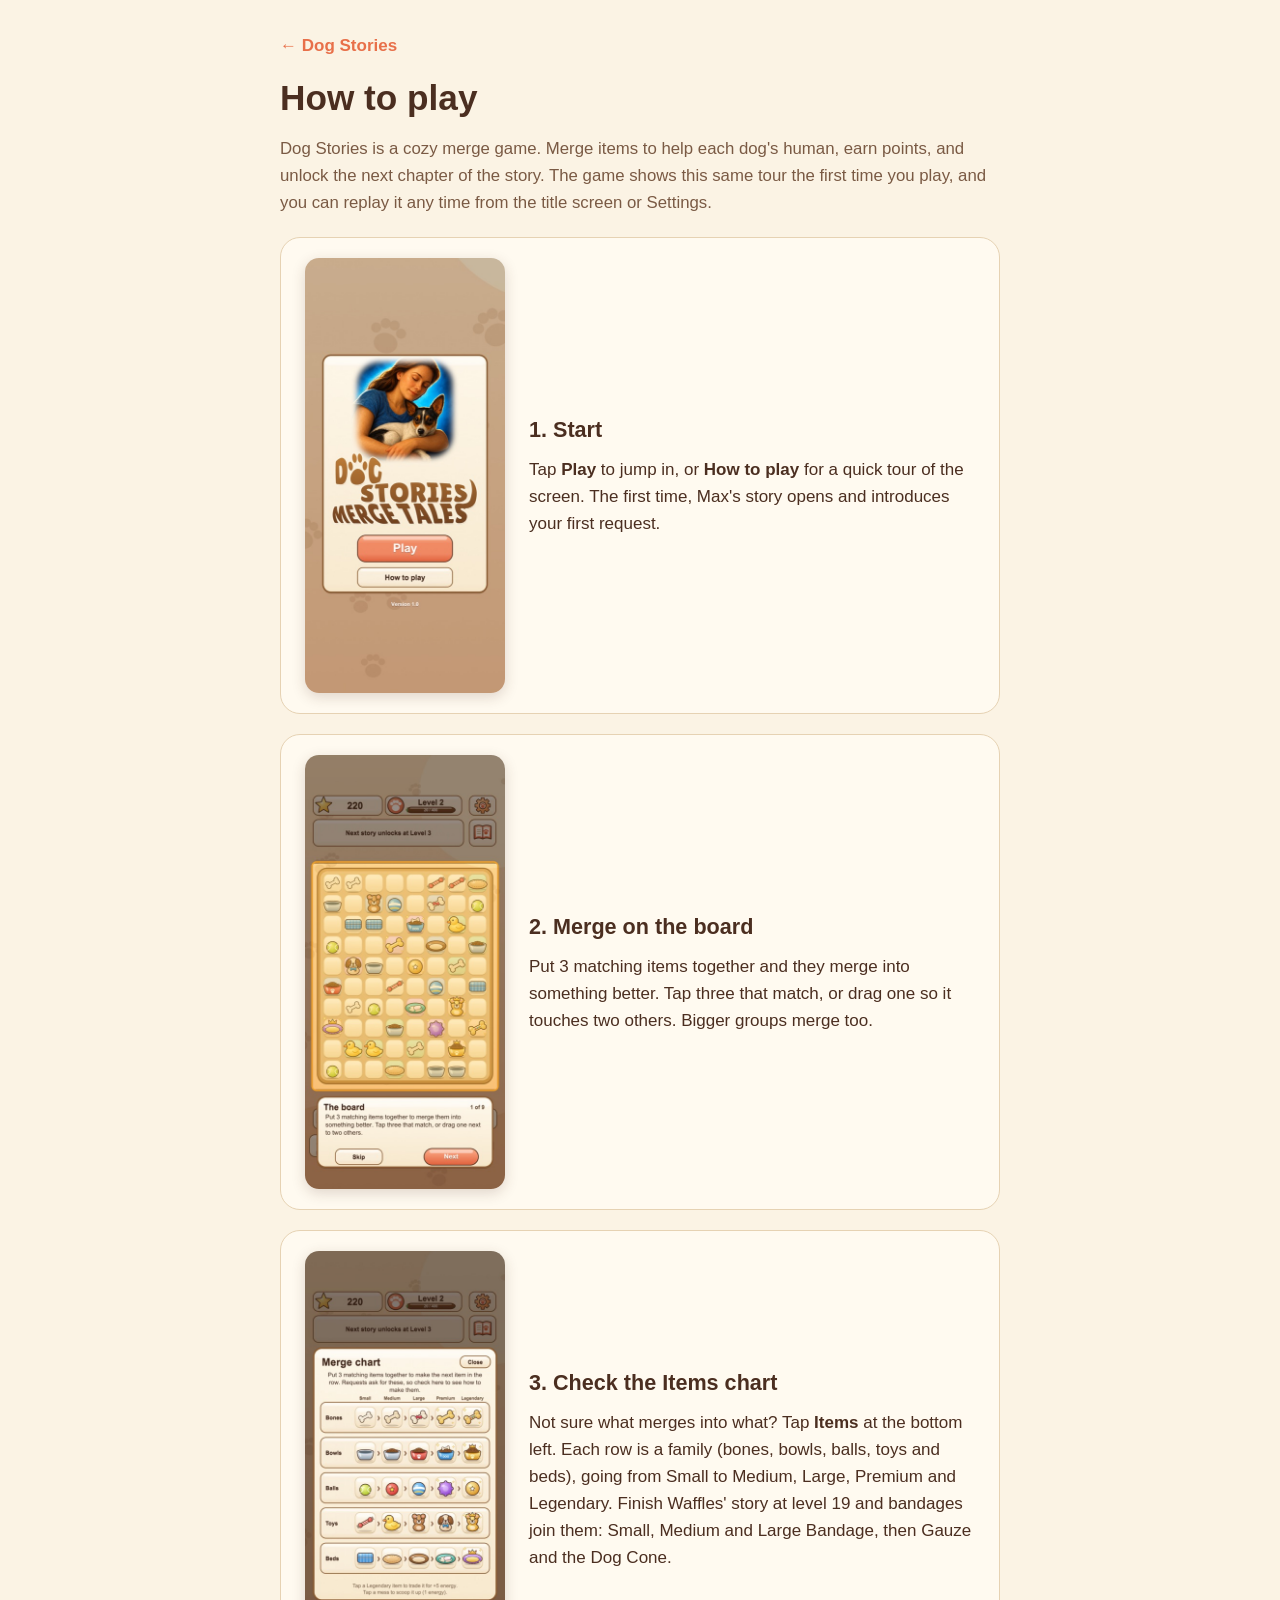
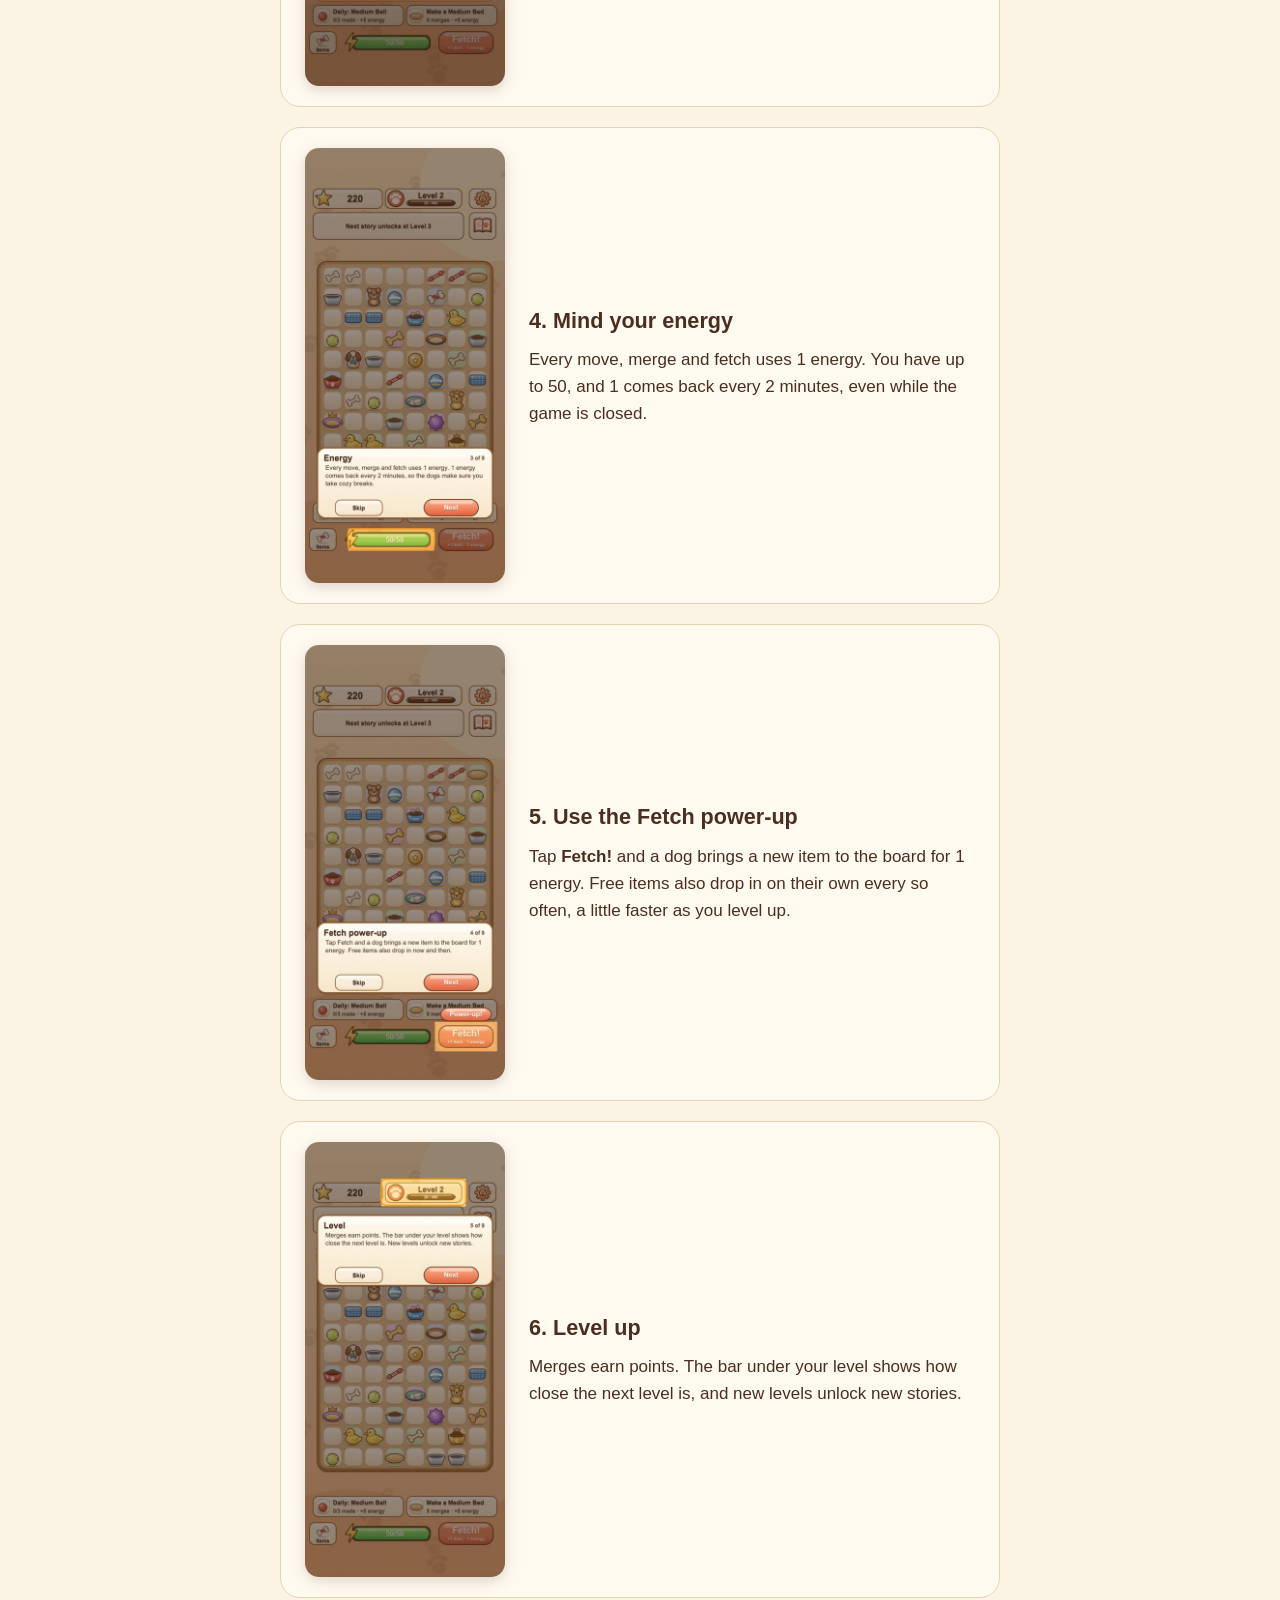
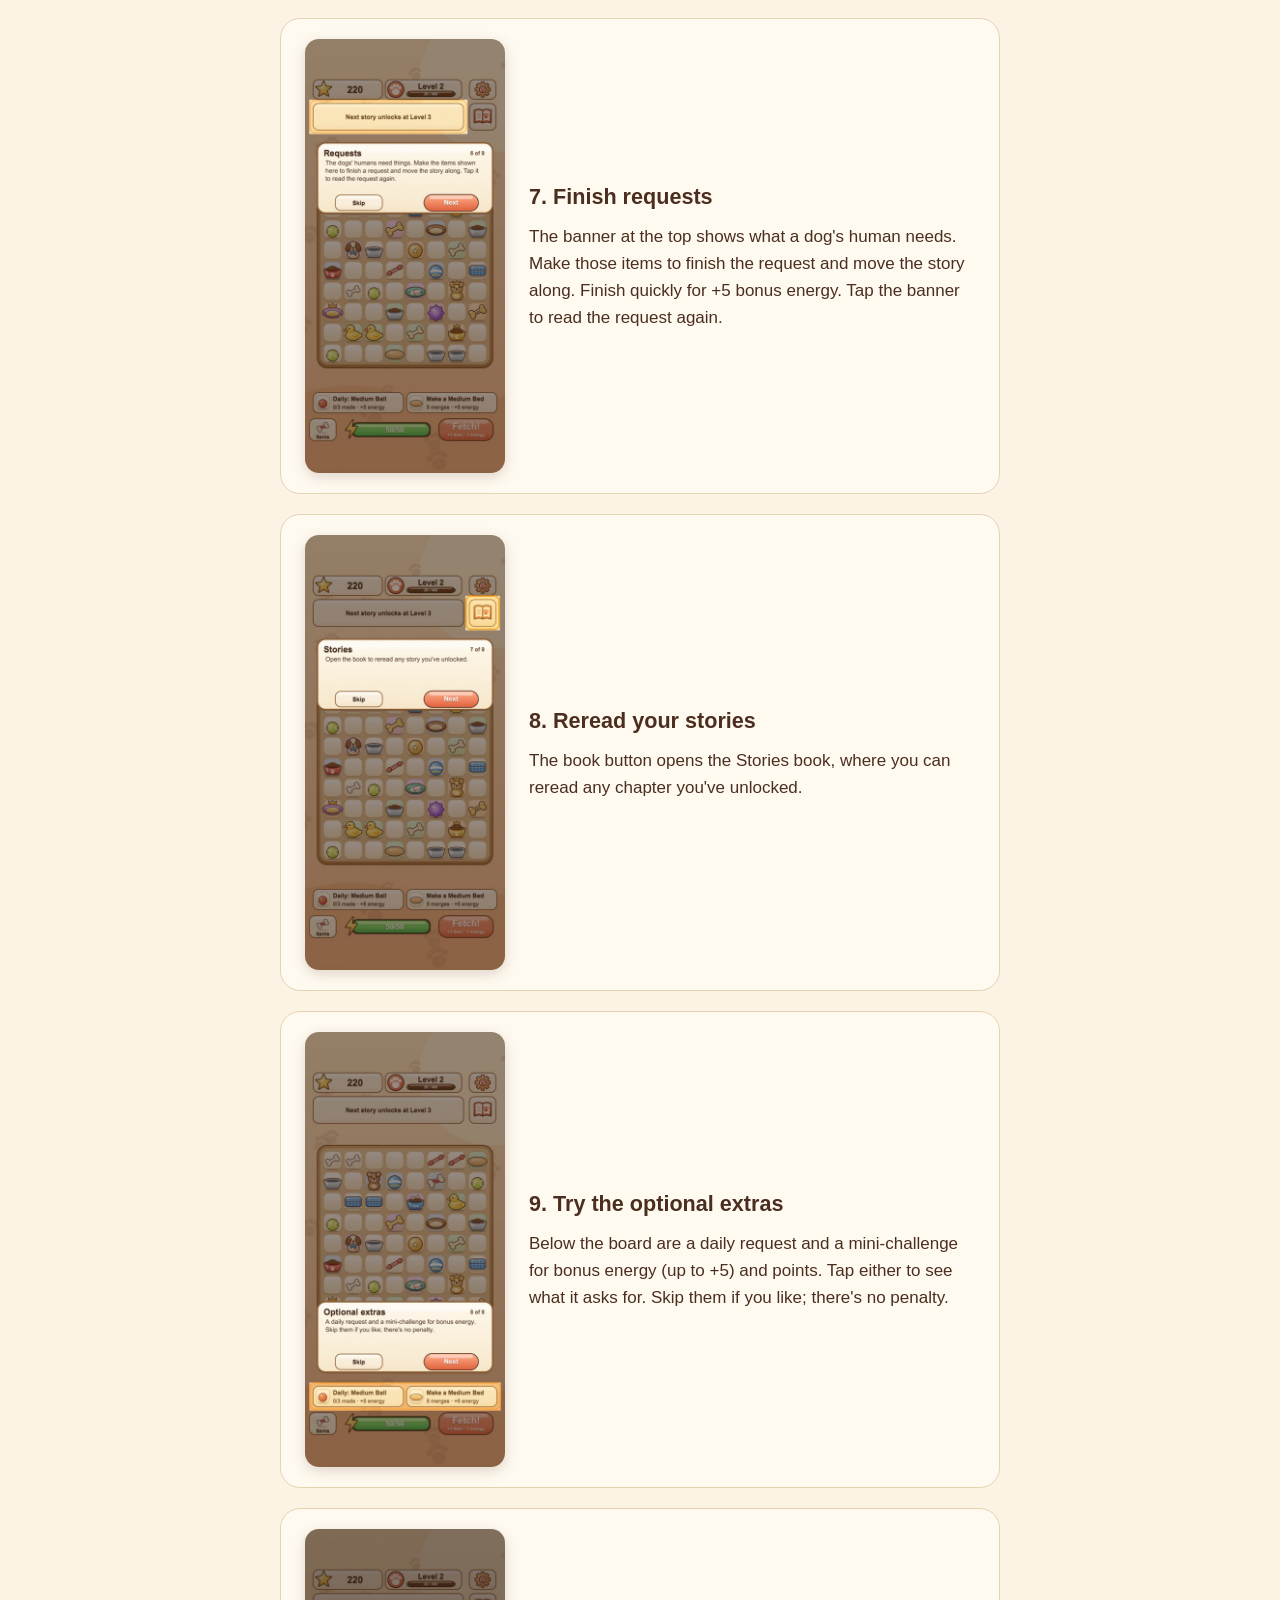
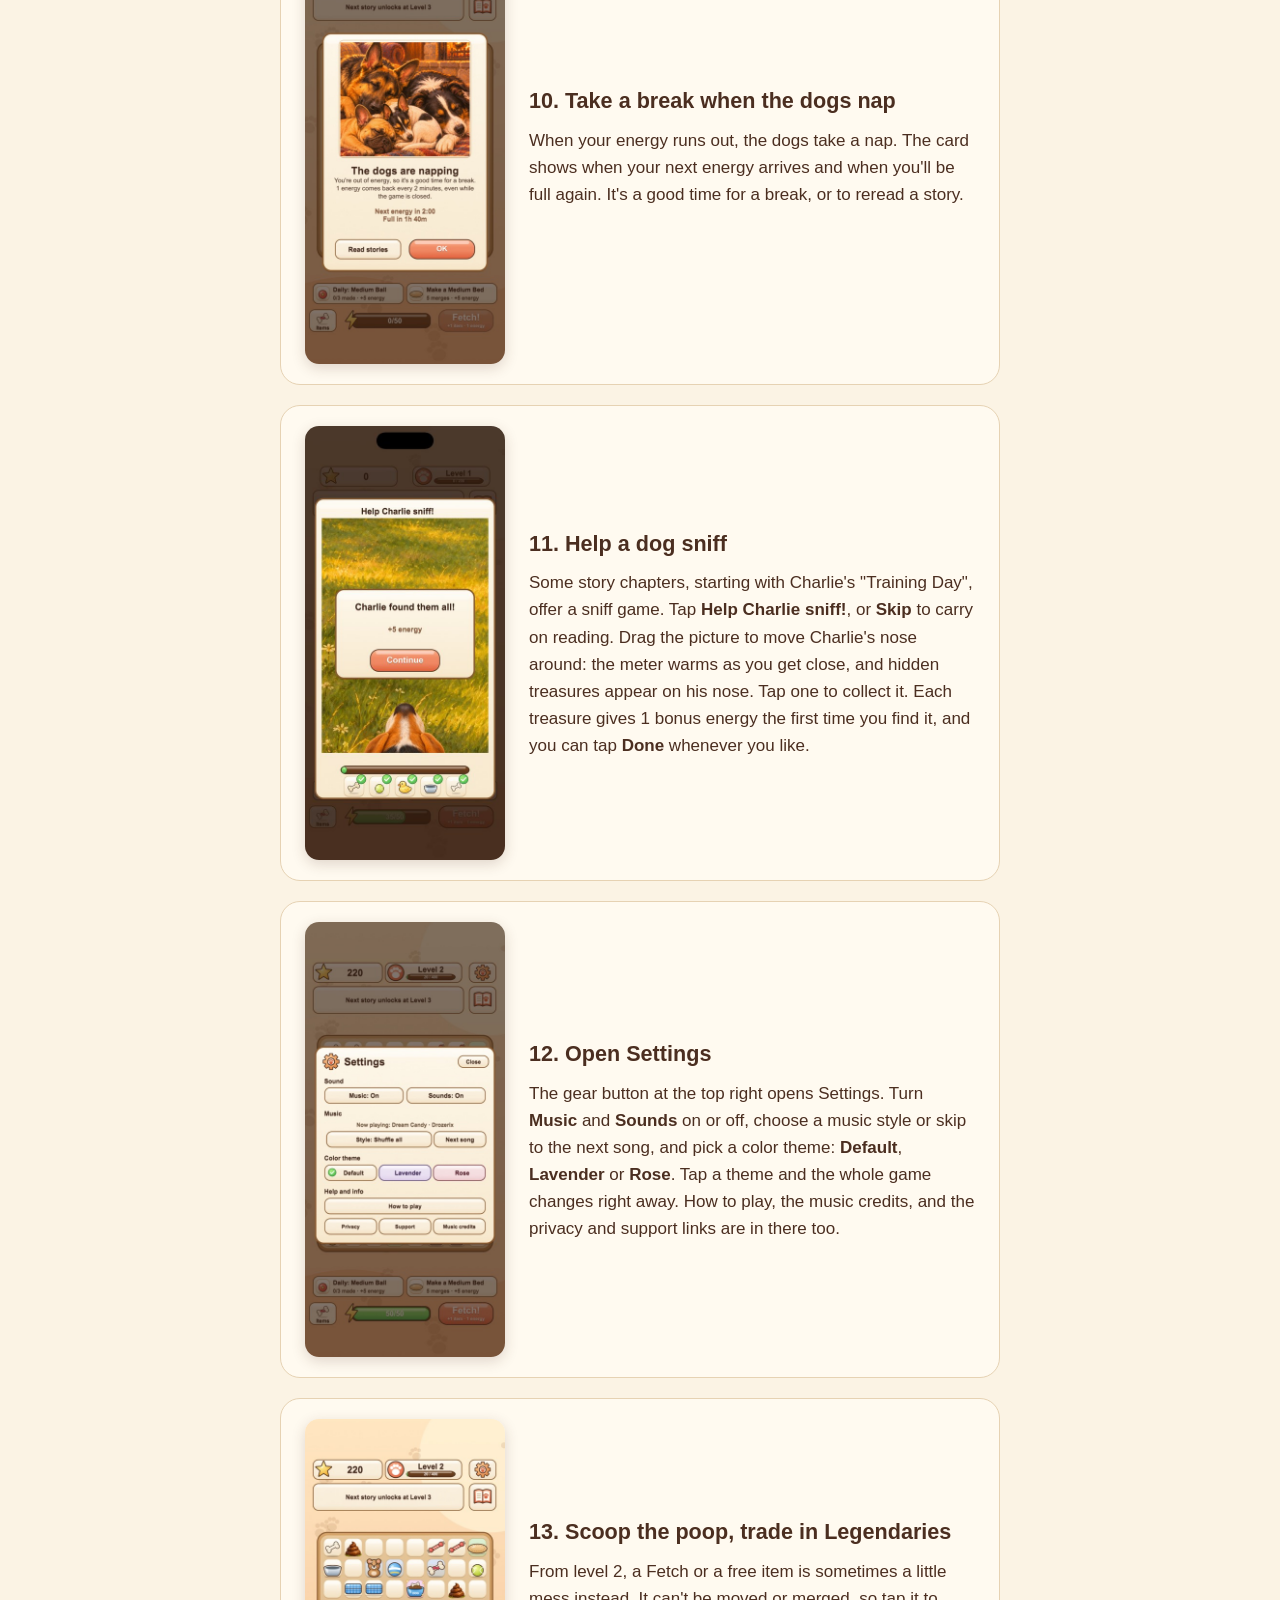
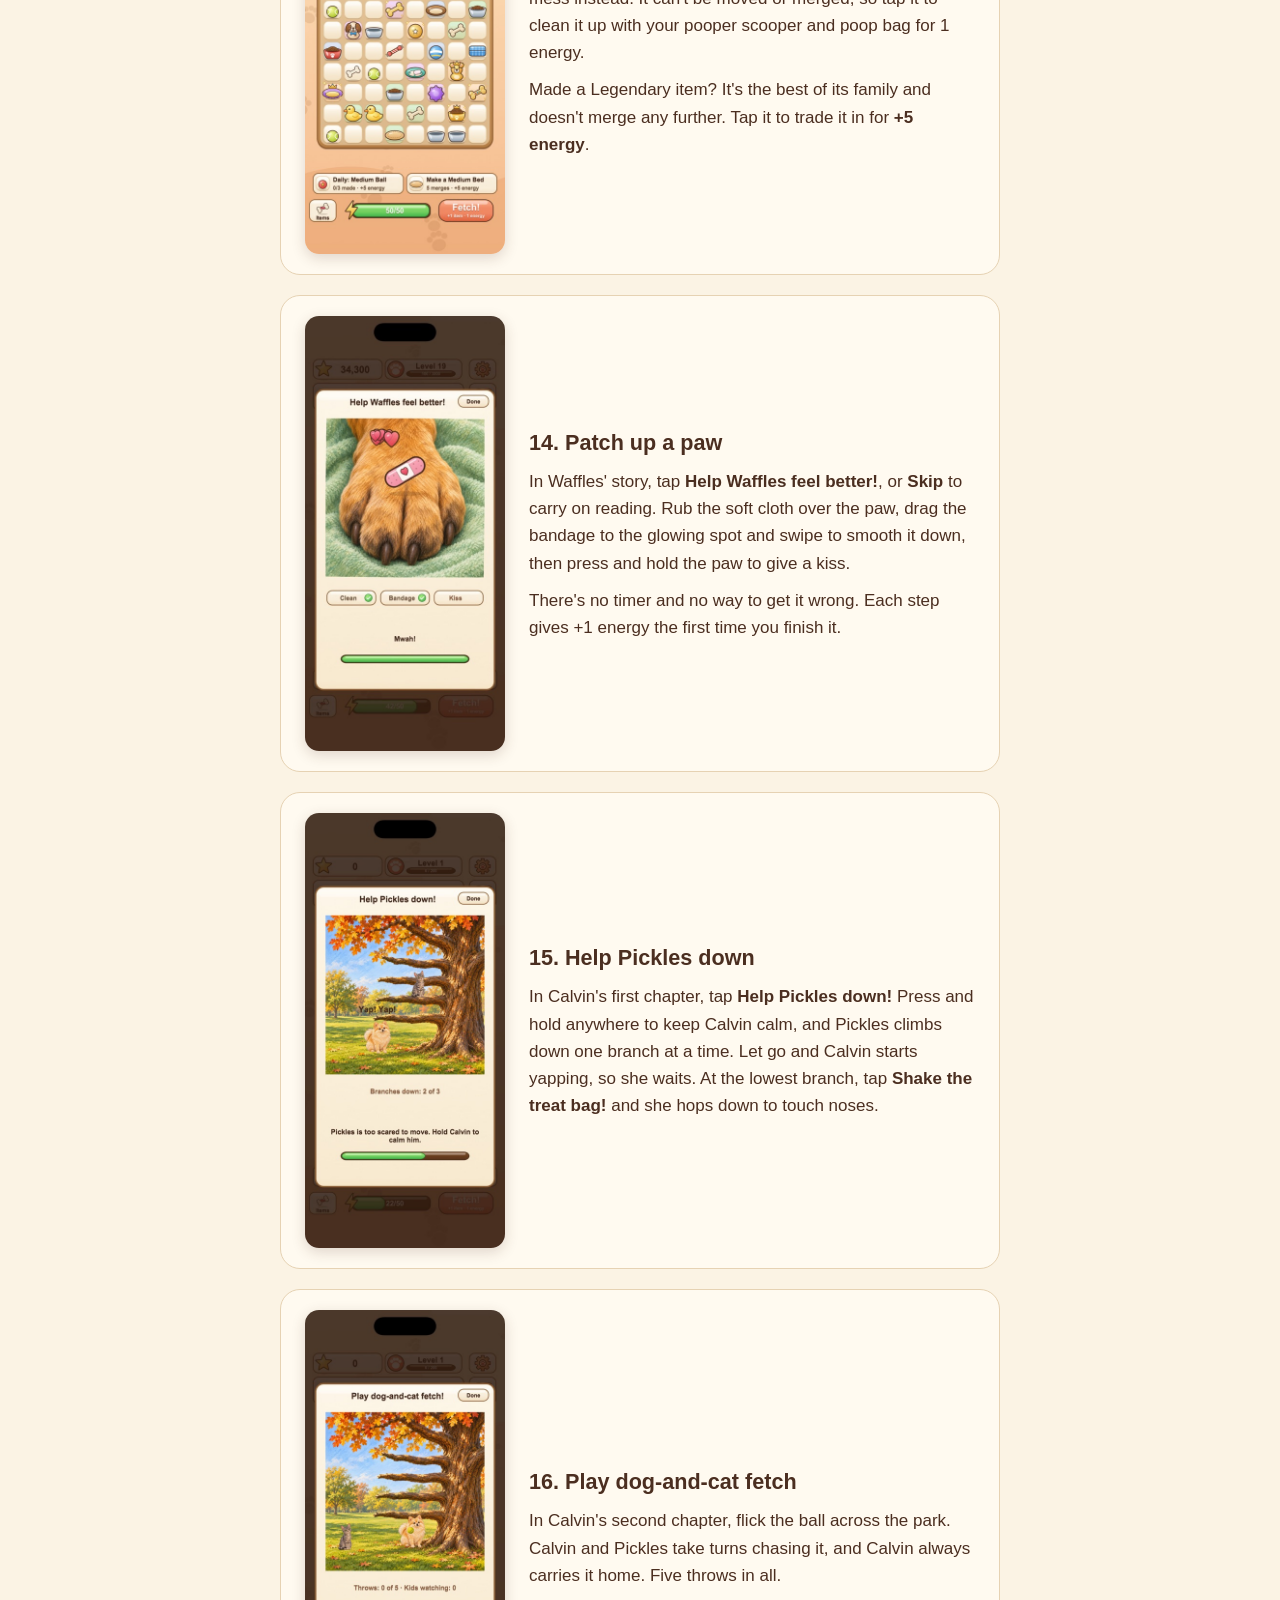
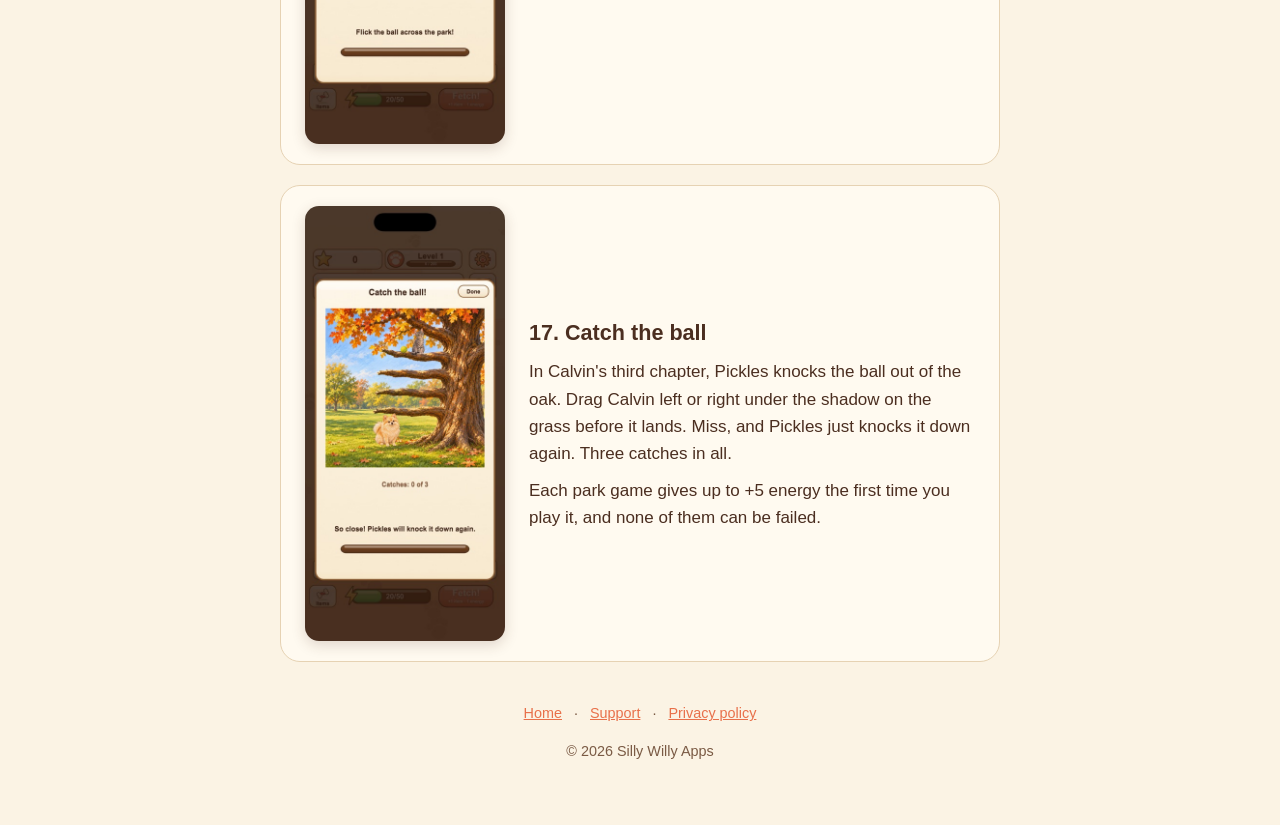
==== how-to-play/index.html @ 61b17a0d "Introduce Calvin and his three park mini-games Home page call-out with screenshots, How to play step" ====
<!doctype html>
<html lang="en">
<head>
  <meta charset="utf-8">
  <meta name="viewport" content="width=device-width, initial-scale=1">
  <title>How to play · Dog Stories</title>
  <meta name="description" content="How to play Dog Stories: merging, the Items chart, energy, the Fetch power-up, levels, requests, stories, cleaning up messes and trading in Legendary items.">
  <link rel="icon" href="../images/favicon.png">
  <link rel="apple-touch-icon" href="../images/apple-touch-icon.png">
  <link rel="stylesheet" href="../styles.css">
</head>
<body>
  <div class="wrap">
    <nav class="top"><a href="../">← Dog Stories</a></nav>
    <h1>How to play</h1>
    <p class="lead">Dog Stories is a cozy merge game. Merge items to help each dog's human, earn points, and unlock the next chapter of the story. The game shows this same tour the first time you play, and you can replay it any time from the title screen or Settings.</p>

    <section class="step">
      <img src="../images/howto/howto-0-title.jpg" alt="The title screen with Play and How to play buttons" loading="lazy">
      <div>
        <h2>1. Start</h2>
        <p>Tap <strong>Play</strong> to jump in, or <strong>How to play</strong> for a quick tour of the screen. The first time, Max's story opens and introduces your first request.</p>
      </div>
    </section>

    <section class="step">
      <img src="../images/howto/howto-1-tour.jpg" alt="The board highlighted, with an explanation of merging" loading="lazy">
      <div>
        <h2>2. Merge on the board</h2>
        <p>Put 3 matching items together and they merge into something better. Tap three that match, or drag one so it touches two others. Bigger groups merge too.</p>
      </div>
    </section>

    <section class="step">
      <img src="../images/howto/howto-9-chart.jpg" alt="The merge chart showing bones, bowls, balls, toys and beds from Small to Legendary" loading="lazy">
      <div>
        <h2>3. Check the Items chart</h2>
        <p>Not sure what merges into what? Tap <strong>Items</strong> at the bottom left. Each row is a family (bones, bowls, balls, toys and beds), going from Small to Medium, Large, Premium and Legendary. Finish Waffles' story at level 19 and bandages join them: Small, Medium and Large Bandage, then Gauze and the Dog Cone.</p>
      </div>
    </section>

    <section class="step">
      <img src="../images/howto/howto-3-tour.jpg" alt="The energy bar highlighted" loading="lazy">
      <div>
        <h2>4. Mind your energy</h2>
        <p>Every move, merge and fetch uses 1 energy. You have up to 50, and 1 comes back every 2 minutes, even while the game is closed.</p>
      </div>
    </section>

    <section class="step">
      <img src="../images/howto/howto-4-tour.jpg" alt="The Fetch button highlighted with a Power-up label" loading="lazy">
      <div>
        <h2>5. Use the Fetch power-up</h2>
        <p>Tap <strong>Fetch!</strong> and a dog brings a new item to the board for 1 energy. Free items also drop in on their own every so often, a little faster as you level up.</p>
      </div>
    </section>

    <section class="step">
      <img src="../images/howto/howto-5-tour.jpg" alt="The level box highlighted, with its progress bar" loading="lazy">
      <div>
        <h2>6. Level up</h2>
        <p>Merges earn points. The bar under your level shows how close the next level is, and new levels unlock new stories.</p>
      </div>
    </section>

    <section class="step">
      <img src="../images/howto/howto-6-tour.jpg" alt="The request banner highlighted" loading="lazy">
      <div>
        <h2>7. Finish requests</h2>
        <p>The banner at the top shows what a dog's human needs. Make those items to finish the request and move the story along. Finish quickly for +5 bonus energy. Tap the banner to read the request again.</p>
      </div>
    </section>

    <section class="step">
      <img src="../images/howto/howto-7-tour.jpg" alt="The Stories book button highlighted" loading="lazy">
      <div>
        <h2>8. Reread your stories</h2>
        <p>The book button opens the Stories book, where you can reread any chapter you've unlocked.</p>
      </div>
    </section>

    <section class="step">
      <img src="../images/howto/howto-8-tour.jpg" alt="The daily request and mini-challenge highlighted" loading="lazy">
      <div>
        <h2>9. Try the optional extras</h2>
        <p>Below the board are a daily request and a mini-challenge for bonus energy (up to +5) and points. Tap either to see what it asks for. Skip them if you like; there's no penalty.</p>
      </div>
    </section>

    <section class="step">
      <img src="../images/howto/howto-10-nap.jpg" alt="The dogs are napping card, with the time until the next energy" loading="lazy">
      <div>
        <h2>10. Take a break when the dogs nap</h2>
        <p>When your energy runs out, the dogs take a nap. The card shows when your next energy arrives and when you'll be full again. It's a good time for a break, or to reread a story.</p>
      </div>
    </section>

    <section class="step">
      <img src="../images/howto/howto-11-sniff.jpg" alt="The sniff game finished: Charlie found them all, plus 5 energy, with all five treasures ticked in the tray" loading="lazy">
      <div>
        <h2>11. Help a dog sniff</h2>
        <p>Some story chapters, starting with Charlie's "Training Day", offer a sniff game. Tap <strong>Help Charlie sniff!</strong>, or <strong>Skip</strong> to carry on reading. Drag the picture to move Charlie's nose around: the meter warms as you get close, and hidden treasures appear on his nose. Tap one to collect it. Each treasure gives 1 bonus energy the first time you find it, and you can tap <strong>Done</strong> whenever you like.</p>
      </div>
    </section>

    <section class="step">
      <img src="../images/howto/howto-12-settings.jpg" alt="The Settings menu with music and sound switches, the music player, three color themes and How to play" loading="lazy">
      <div>
        <h2>12. Open Settings</h2>
        <p>The gear button at the top right opens Settings. Turn <strong>Music</strong> and <strong>Sounds</strong> on or off, choose a music style or skip to the next song, and pick a color theme: <strong>Default</strong>, <strong>Lavender</strong> or <strong>Rose</strong>. Tap a theme and the whole game changes right away. How to play, the music credits, and the privacy and support links are in there too.</p>
      </div>
    </section>

    <section class="step">
      <img src="../images/howto/howto-13-mess.jpg" alt="The board with a few little piles of dog poop on grass in the top row" loading="lazy">
      <div>
        <h2>13. Scoop the poop, trade in Legendaries</h2>
        <p>From level 2, a Fetch or a free item is sometimes a little mess instead. It can't be moved or merged, so tap it to clean it up with your pooper scooper and poop bag for 1 energy.</p>
        <p>Made a Legendary item? It's the best of its family and doesn't merge any further. Tap it to trade it in for <strong>+5 energy</strong>.</p>
      </div>
    </section>

    <section class="step">
      <img src="../images/howto/howto-14-care.jpg" alt="The paw-care game: a bandage on Waffles' paw, hearts floating up, and Mwah! under the Clean, Bandage and Kiss steps" loading="lazy">
      <div>
        <h2>14. Patch up a paw</h2>
        <p>In Waffles' story, tap <strong>Help Waffles feel better!</strong>, or <strong>Skip</strong> to carry on reading. Rub the soft cloth over the paw, drag the bandage to the glowing spot and swipe to smooth it down, then press and hold the paw to give a kiss.</p>
        <p>There's no timer and no way to get it wrong. Each step gives +1 energy the first time you finish it.</p>
      </div>
    </section>

    <section class="step">
      <img src="../images/howto/howto-15-hush.jpg" alt="Help Pickles down: Calvin yapping below the oak while Pickles waits on a branch" loading="lazy">
      <div>
        <h2>15. Help Pickles down</h2>
        <p>In Calvin's first chapter, tap <strong>Help Pickles down!</strong> Press and hold anywhere to keep Calvin calm, and Pickles climbs down one branch at a time. Let go and Calvin starts yapping, so she waits. At the lowest branch, tap <strong>Shake the treat bag!</strong> and she hops down to touch noses.</p>
      </div>
    </section>

    <section class="step">
      <img src="../images/howto/howto-16-fetch.jpg" alt="Dog-and-cat fetch: Calvin carrying the tennis ball back while Pickles watches" loading="lazy">
      <div>
        <h2>16. Play dog-and-cat fetch</h2>
        <p>In Calvin's second chapter, flick the ball across the park. Calvin and Pickles take turns chasing it, and Calvin always carries it home. Five throws in all.</p>
      </div>
    </section>

    <section class="step">
      <img src="../images/howto/howto-17-catch.jpg" alt="Catch the ball: Pickles on a high branch with the ball, Calvin waiting on the grass" loading="lazy">
      <div>
        <h2>17. Catch the ball</h2>
        <p>In Calvin's third chapter, Pickles knocks the ball out of the oak. Drag Calvin left or right under the shadow on the grass before it lands. Miss, and Pickles just knocks it down again. Three catches in all.</p>
        <p>Each park game gives up to +5 energy the first time you play it, and none of them can be failed.</p>
      </div>
    </section>

    <footer>
      <a href="../">Home</a> · <a href="../support/">Support</a> · <a href="../privacy/">Privacy policy</a>
      <p>© 2026 Silly Willy Apps</p>
    </footer>
  </div>
</body>
</html>
---- styles.css ----
:root {
  --cream: #fbf3e4;
  --card: #fffaf0;
  --brown: #4b2e20;
  --brown-soft: #7a5a44;
  --orange: #e8704a;
  --line: #e6d2b3;
}

* { box-sizing: border-box; }

body {
  margin: 0;
  background: var(--cream);
  color: var(--brown);
  font: 17px/1.6 -apple-system, BlinkMacSystemFont, "Segoe UI", Roboto, Helvetica, Arial, sans-serif;
}

a { color: var(--orange); }

.wrap { max-width: 760px; margin: 0 auto; padding: 32px 20px 48px; }

header.hero { text-align: center; }
header.hero img.icon {
  width: 128px; height: 128px; border-radius: 28px;
  box-shadow: 0 8px 24px rgba(75, 46, 32, 0.25);
}
h1 { font-size: 2.2rem; margin: 18px 0 4px; line-height: 1.2; }
h1.logo { margin: 8px auto 18px; max-width: 520px; line-height: 0; }
header.hero h1.logo + img.icon { margin-bottom: 14px; }
h1.logo img { width: 100%; height: auto; }
h2 { font-size: 1.35rem; margin: 32px 0 8px; }
.tagline { color: var(--brown-soft); font-size: 1.15rem; margin: 0; }
.badge {
  display: inline-block; margin-top: 16px; padding: 8px 18px;
  background: var(--orange); color: #fff; border-radius: 999px; font-weight: 600;
}

.card {
  background: var(--card); border: 1px solid var(--line); border-radius: 20px;
  padding: 24px 28px; margin-top: 28px;
}

ul.features { padding-left: 1.2em; }
ul.features li { margin: 4px 0; }

.shots {
  display: grid; grid-template-columns: repeat(4, 1fr); gap: 12px; margin-top: 28px;
}
.shots img { width: 100%; border-radius: 14px; box-shadow: 0 4px 14px rgba(75, 46, 32, 0.18); }

nav.top { margin-bottom: 8px; }
nav.top a { text-decoration: none; font-weight: 600; }

p.lead { color: var(--brown-soft); font-size: 1.05rem; }

/* How to play: a screenshot beside each step */
section.step {
  display: grid; grid-template-columns: 200px 1fr; gap: 24px; align-items: center;
  background: var(--card); border: 1px solid var(--line); border-radius: 20px;
  padding: 20px 24px; margin-top: 20px;
}
section.step img {
  width: 100%; border-radius: 14px; box-shadow: 0 4px 14px rgba(75, 46, 32, 0.18);
}
section.step h2 { margin-top: 0; }
section.step p { margin: 0; }
section.step p + p { margin-top: 10px; }

/* Home page call-out for a new feature */
section.callout {
  display: grid; grid-template-columns: 200px 1fr; gap: 24px; align-items: center;
  background: var(--card); border: 2px solid var(--orange); border-radius: 20px;
  padding: 20px 24px; margin-top: 28px;
}
section.callout img {
  width: 100%; border-radius: 14px; box-shadow: 0 4px 14px rgba(75, 46, 32, 0.18);
}
section.callout h2 { margin: 6px 0 8px; }
section.callout p { margin: 0 0 10px; }
section.callout p:last-child { margin-bottom: 0; }
section.callout ul { margin: 0 0 10px; padding-left: 20px; }
section.callout li { margin-bottom: 6px; }
section.callout .themes {
  display: grid; grid-template-columns: repeat(3, 1fr); gap: 12px; margin-top: 14px;
}
section.callout .themes figure { margin: 0; text-align: center; }
section.callout .themes img { max-width: none; margin: 0; }
section.callout .themes figcaption {
  margin-top: 6px; font-size: 0.9rem; font-weight: 600; color: var(--brown-soft);
}
.new {
  display: inline-block; padding: 2px 12px; border-radius: 999px;
  background: var(--orange); color: #fff; font-size: 0.85rem; font-weight: 700;
  letter-spacing: 0.04em; text-transform: uppercase;
}

.more { text-align: center; margin-top: 24px; }
.more a {
  display: inline-block; padding: 10px 22px; border-radius: 999px;
  border: 2px solid var(--orange); font-weight: 600; text-decoration: none;
}

dt { font-weight: 700; margin-top: 16px; }
dd { margin: 4px 0 0; }

footer {
  margin-top: 40px; text-align: center; color: var(--brown-soft); font-size: 0.9rem;
}
footer a { margin: 0 8px; }

@media (max-width: 600px) {
  .shots { grid-template-columns: repeat(2, 1fr); }
  .card { padding: 20px; }
  h1 { font-size: 1.8rem; }
  section.step { grid-template-columns: 1fr; gap: 14px; padding: 18px; }
  section.step img { max-width: 260px; margin: 0 auto; }
  section.callout { grid-template-columns: 1fr; gap: 14px; padding: 18px; }
  section.callout img { max-width: 260px; margin: 0 auto; }
}
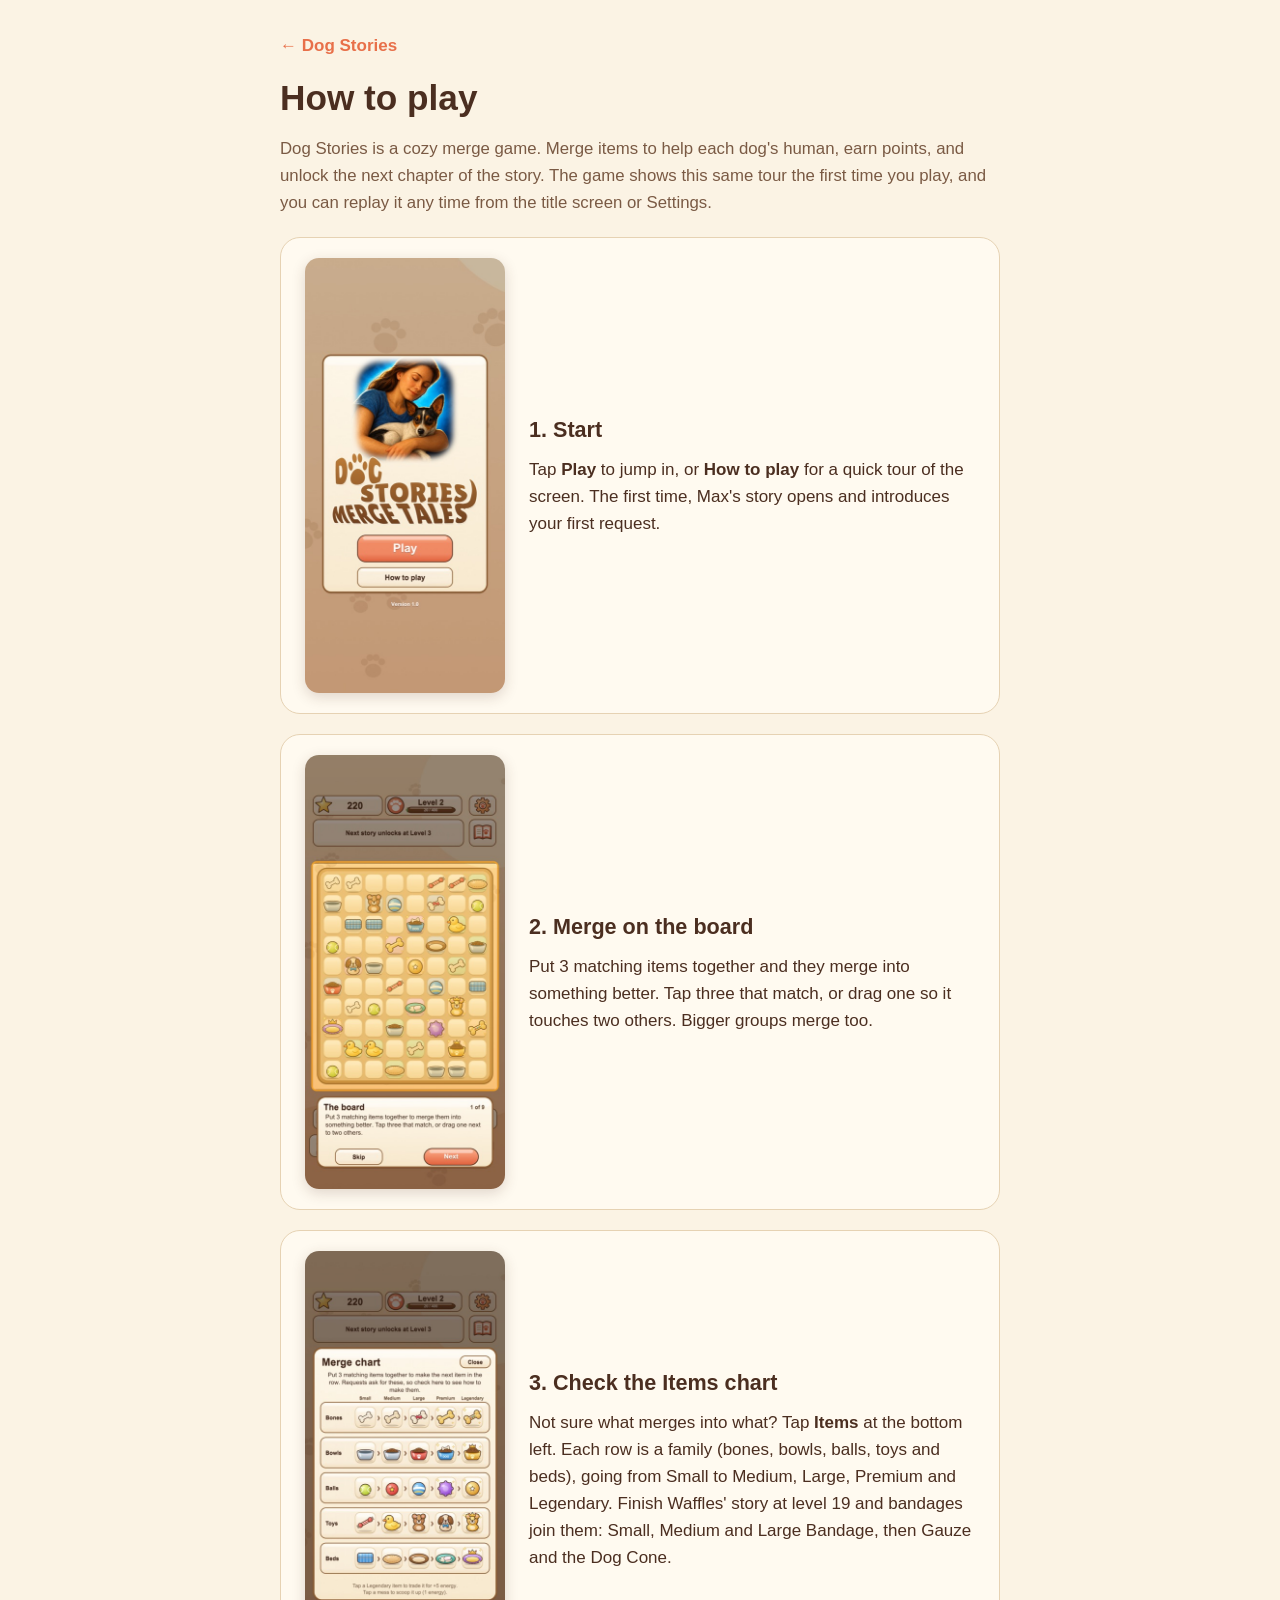
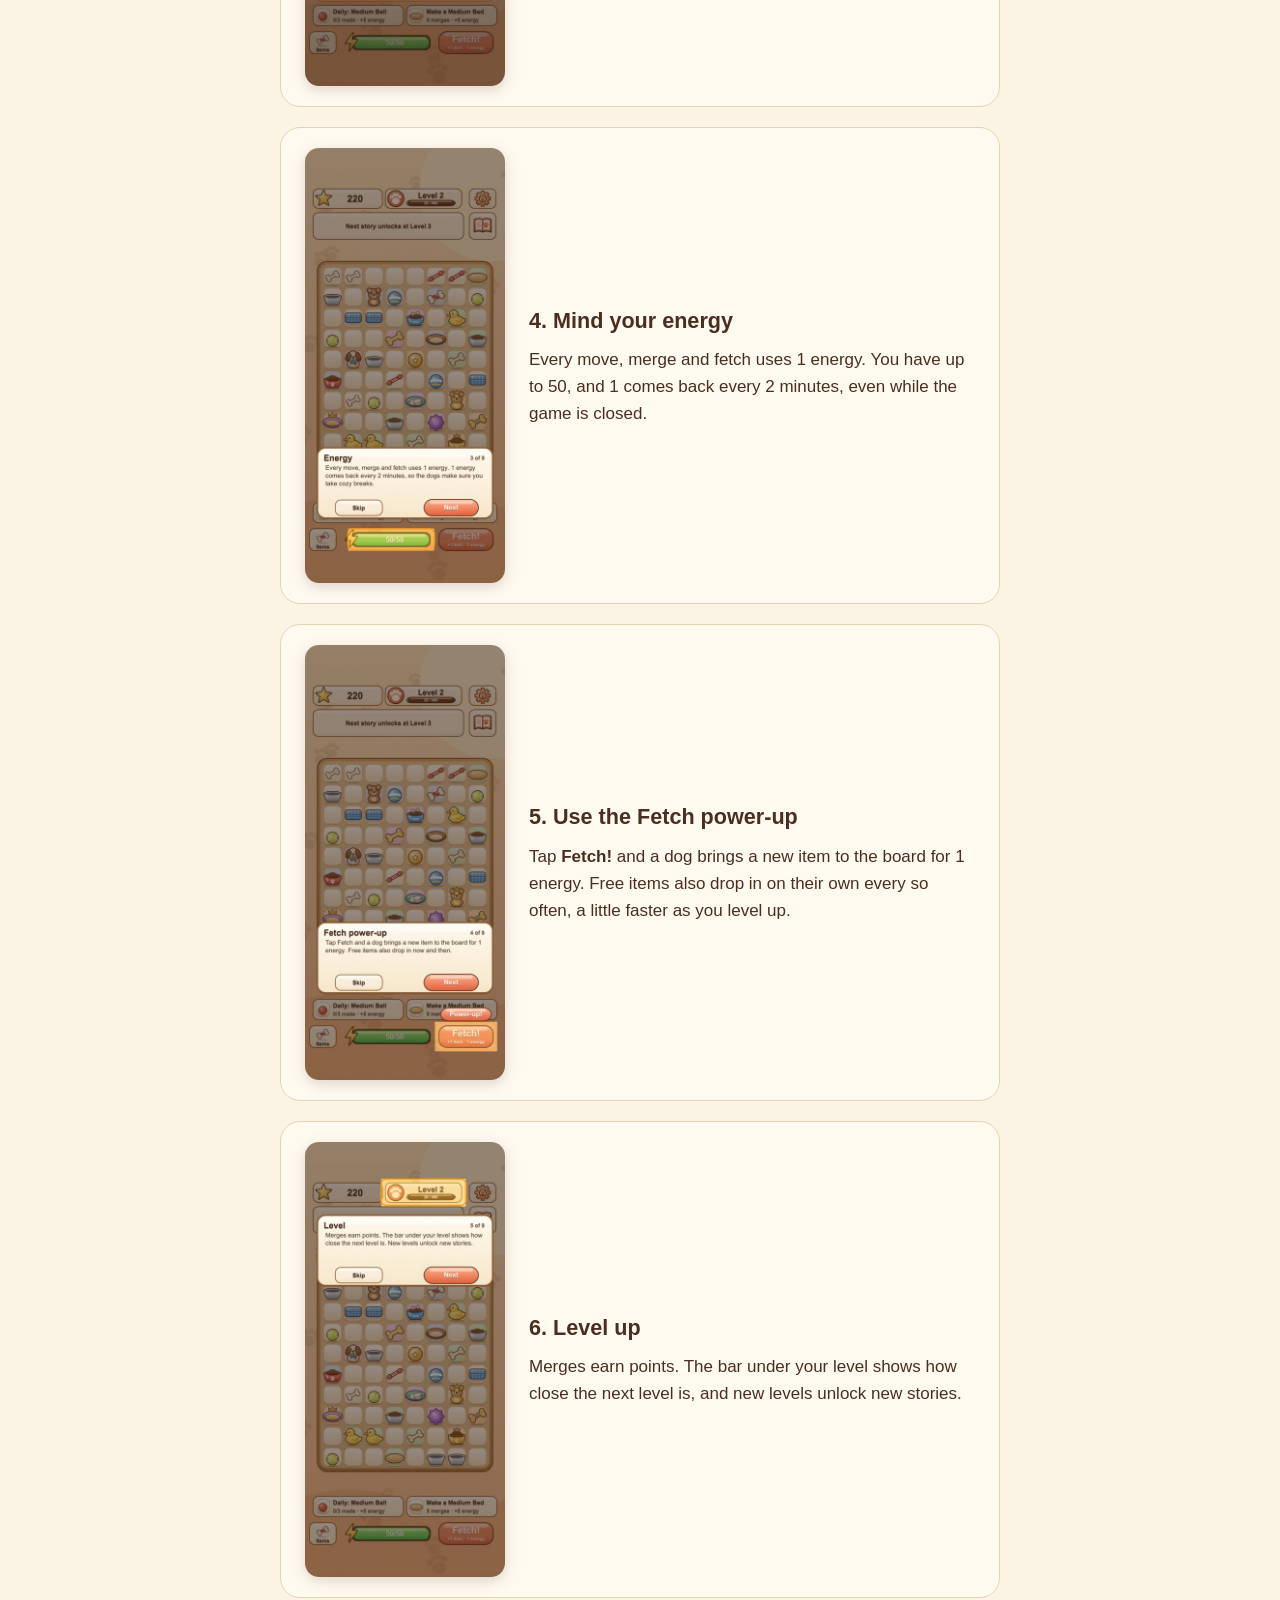
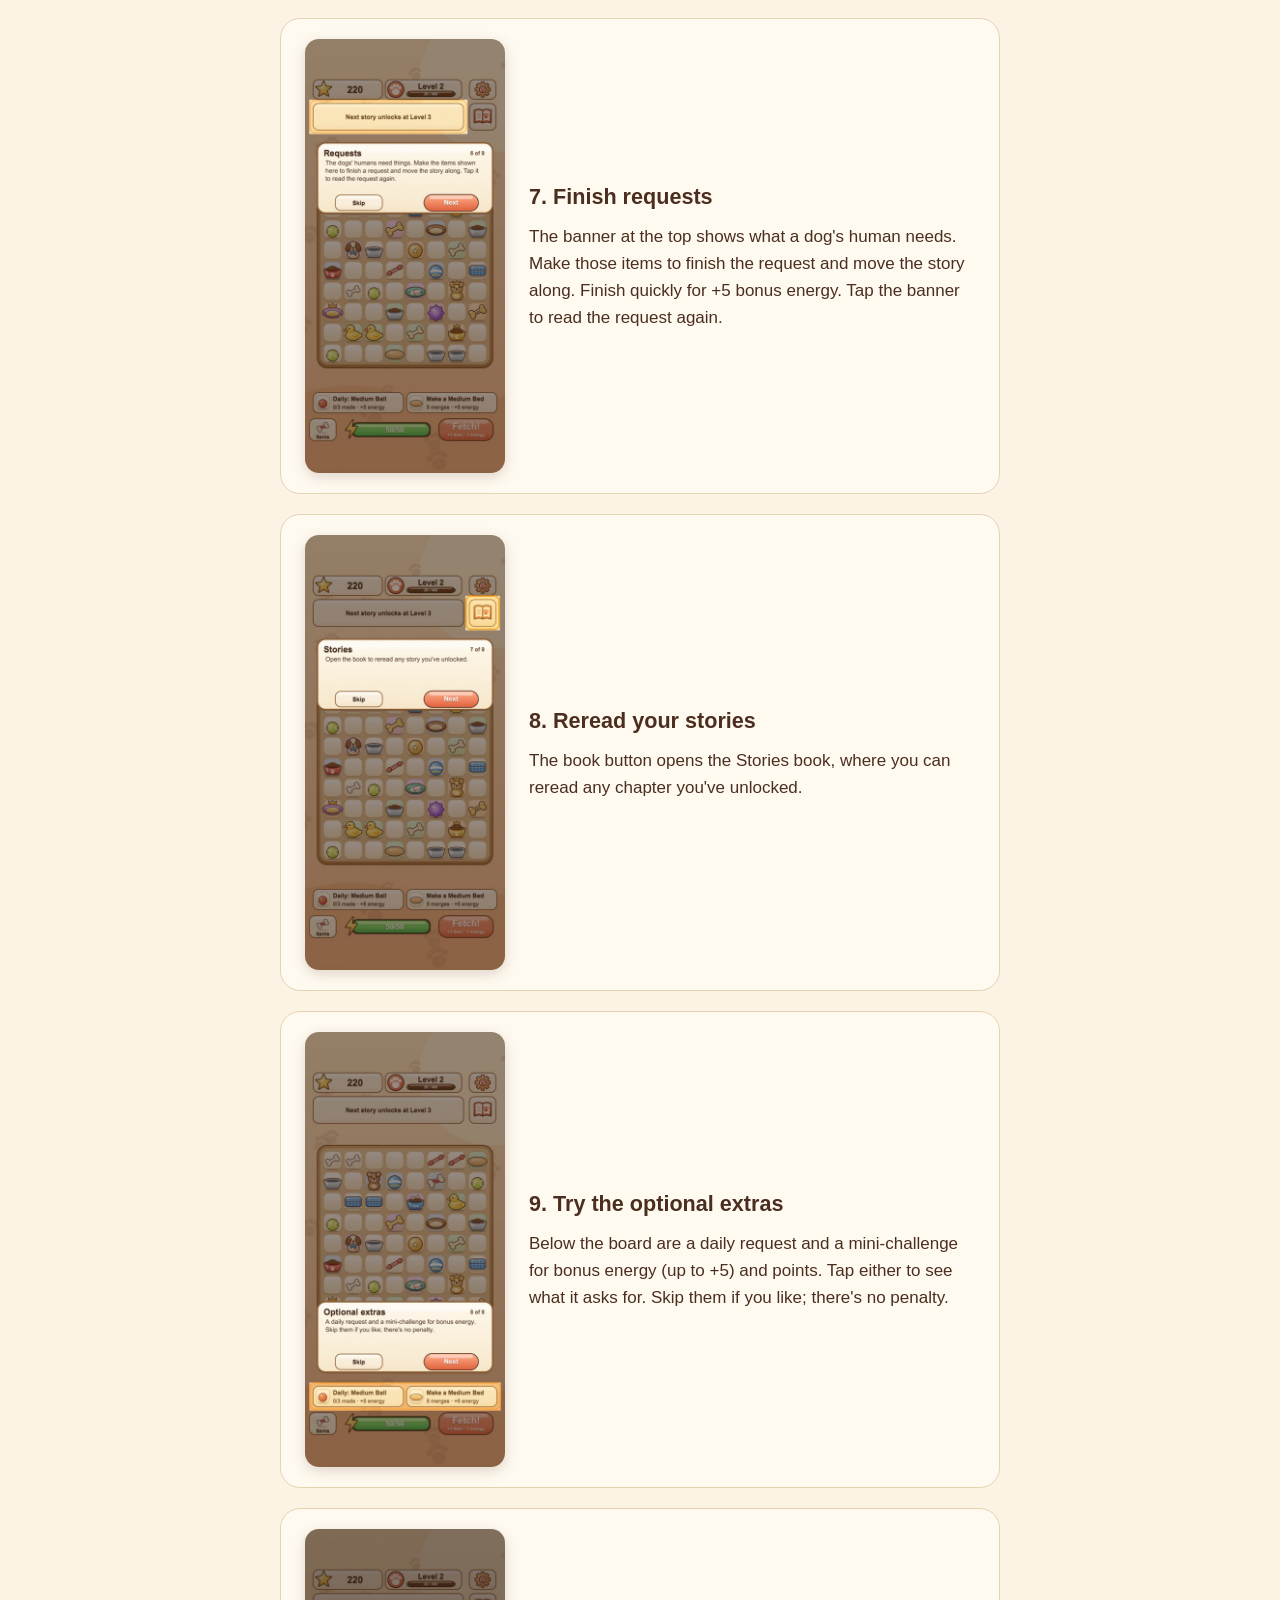
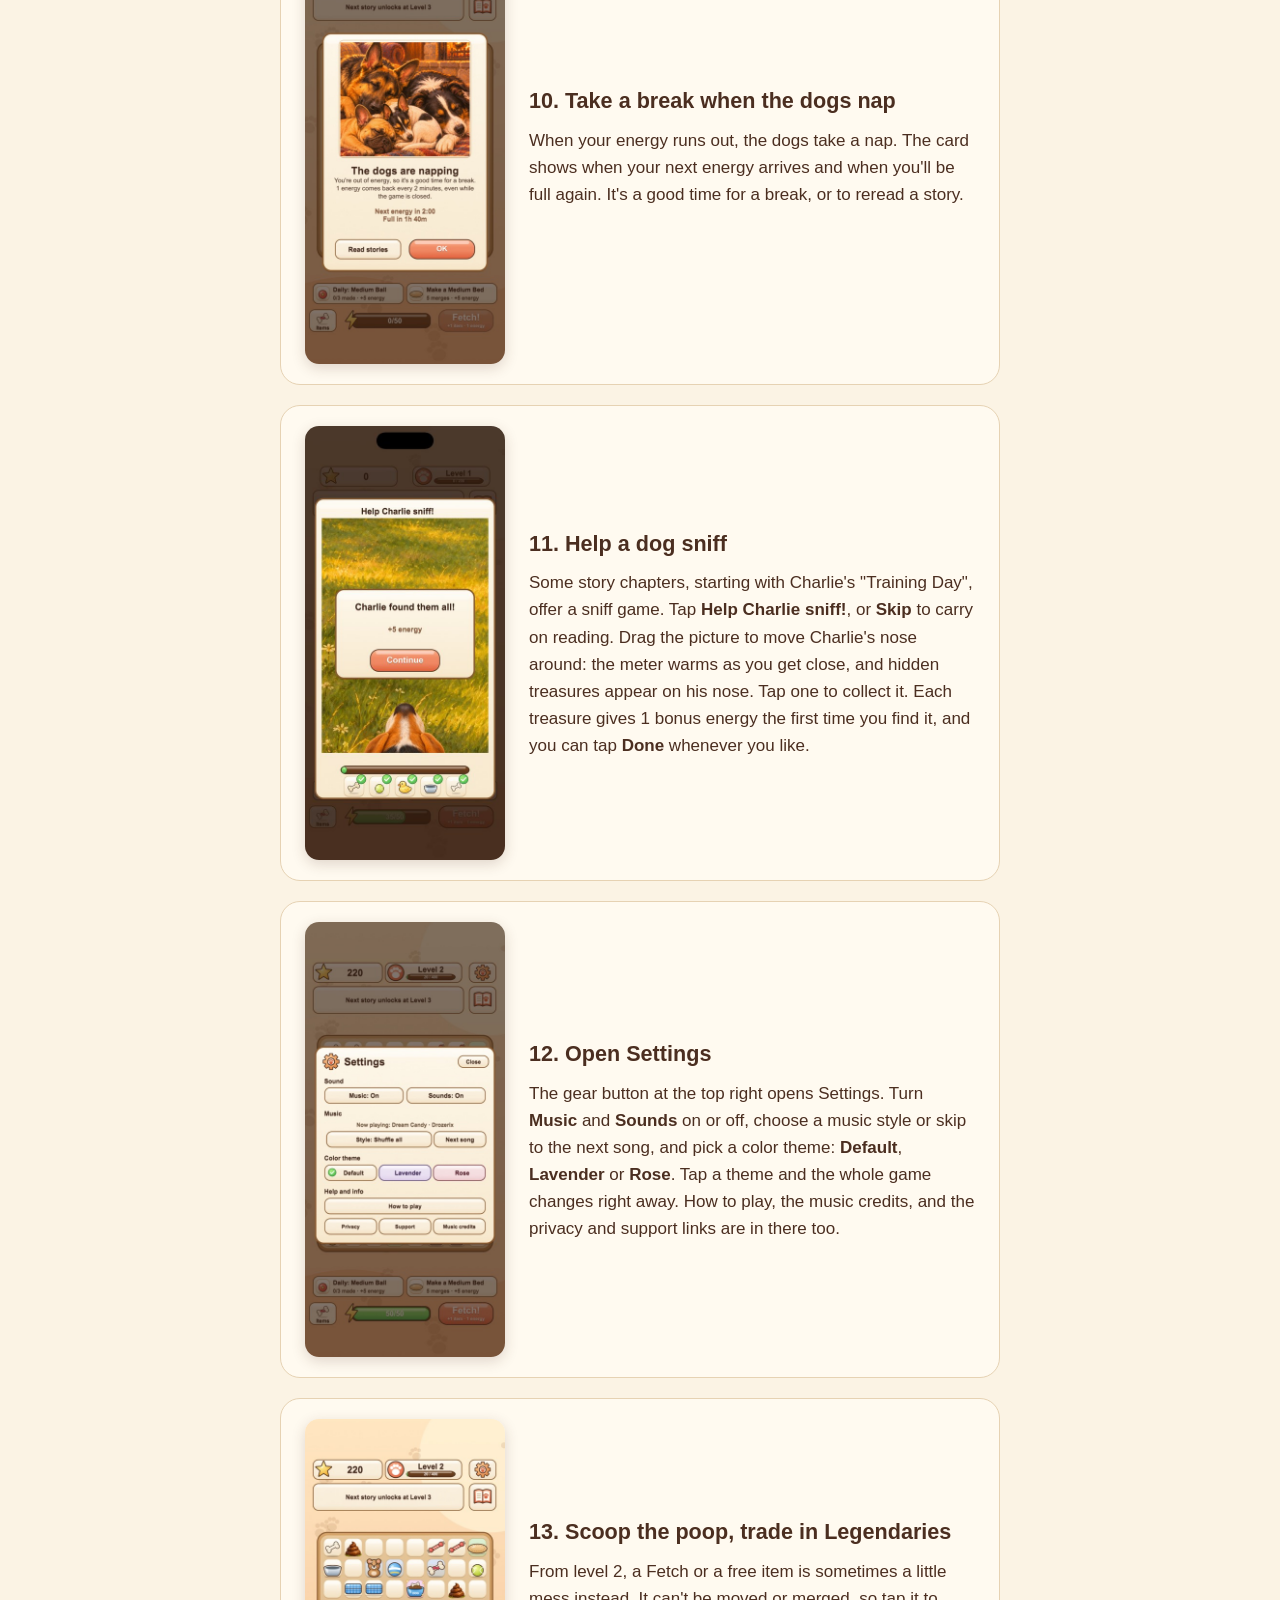
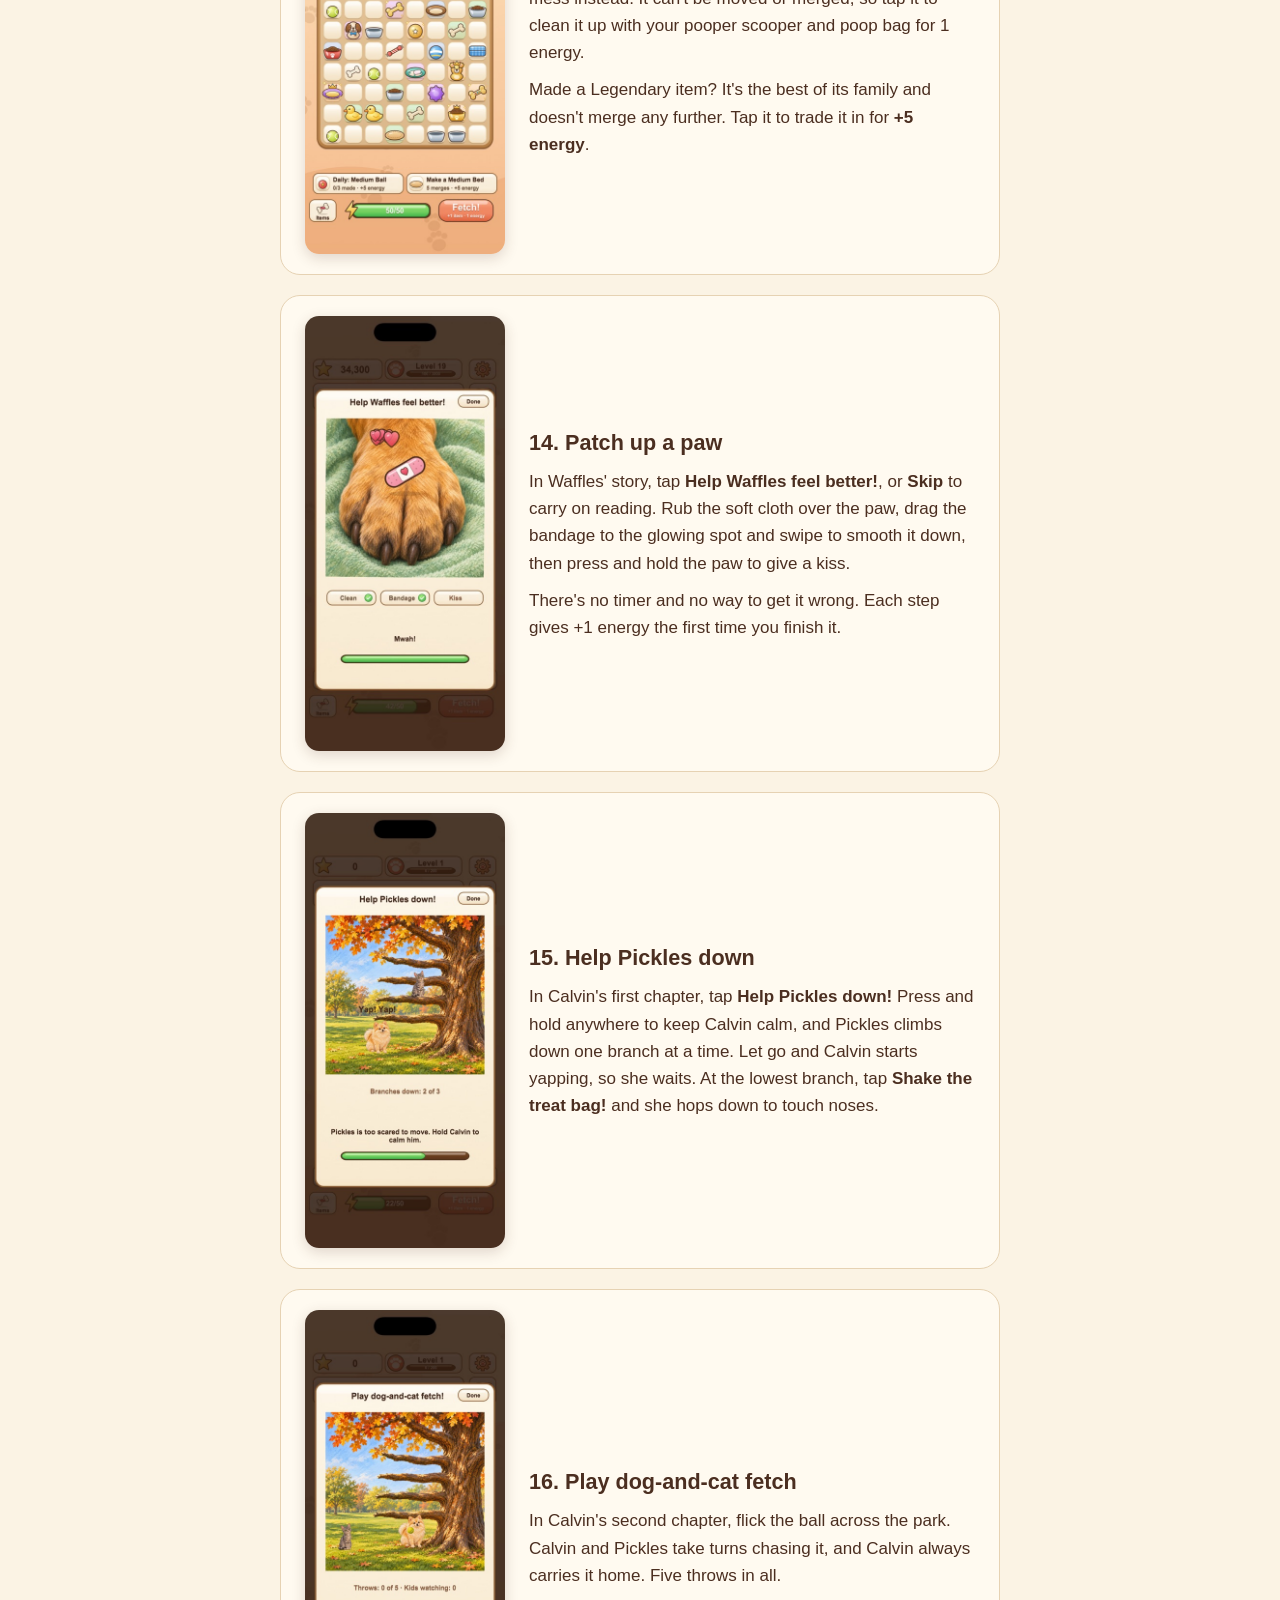
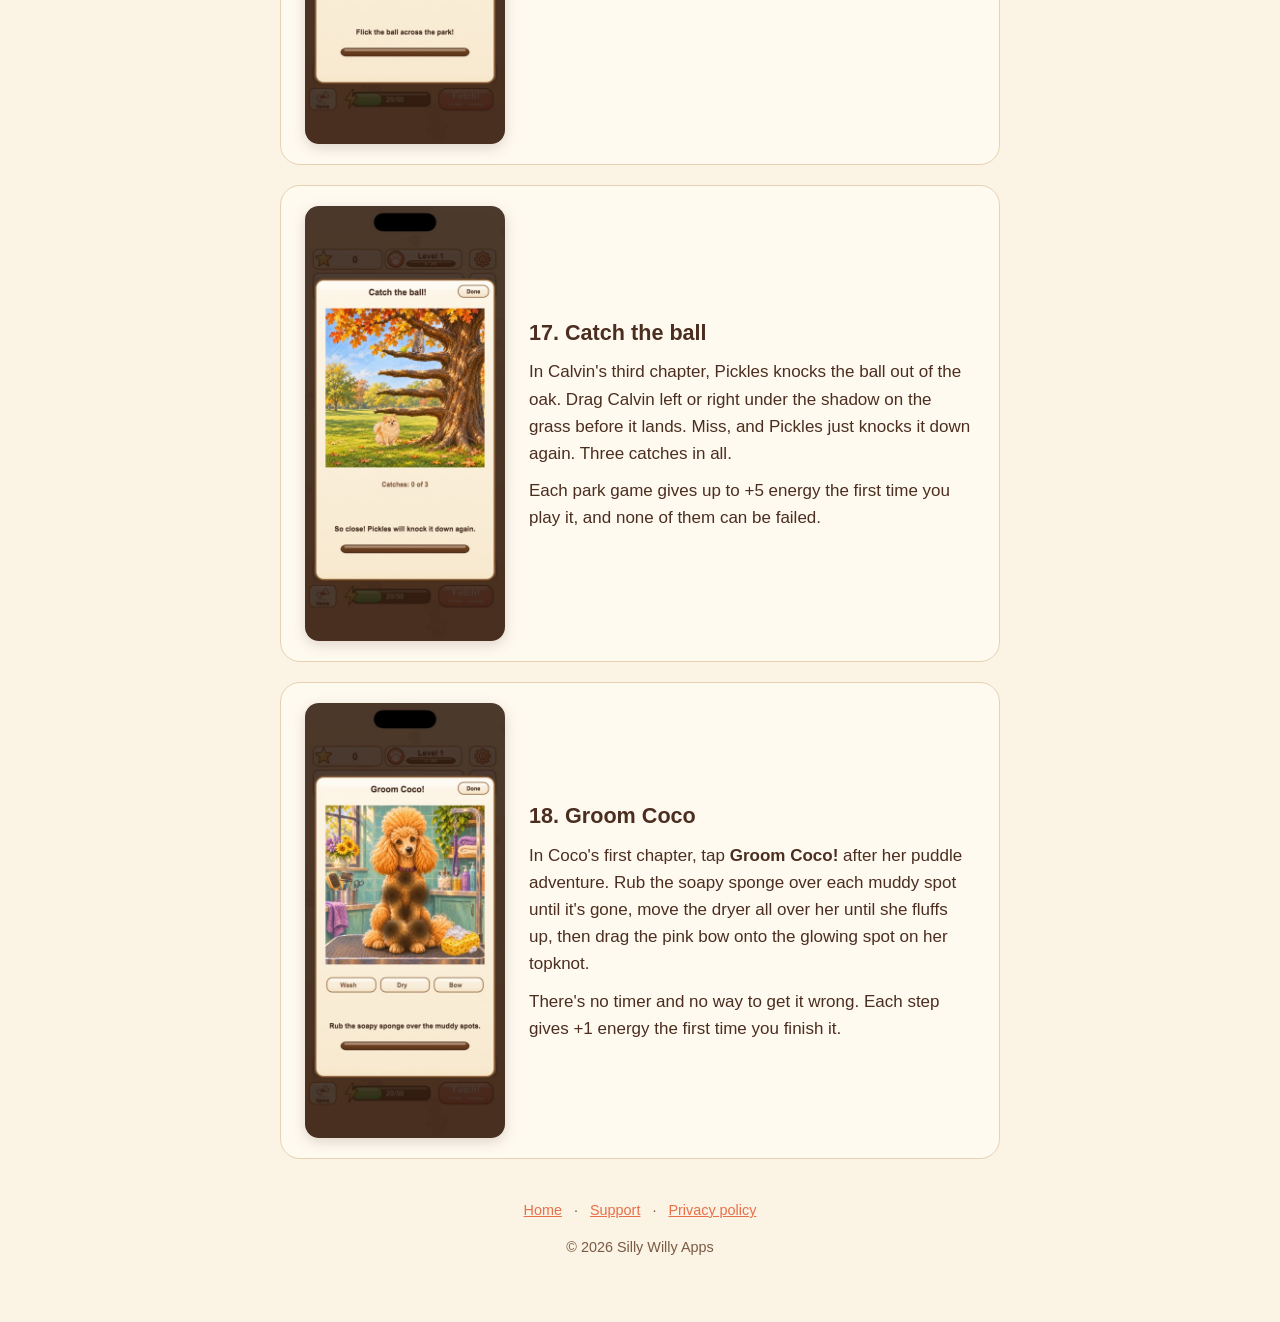
==== commit 38e2b31f: "Introduce Coco and her grooming mini-game Home page call-out with Wash, Dry and Bow screenshots and " ====
--- a/how-to-play/index.html
+++ b/how-to-play/index.html
@@ -154,6 +154,15 @@
       </div>
     </section>
 
+    <section class="step">
+      <img src="../images/howto/howto-18-wash.jpg" alt="Wash: Coco covered in muddy spots with a soapy sponge beside her" loading="lazy">
+      <div>
+        <h2>18. Groom Coco</h2>
+        <p>In Coco's first chapter, tap <strong>Groom Coco!</strong> after her puddle adventure. Rub the soapy sponge over each muddy spot until it's gone, move the dryer all over her until she fluffs up, then drag the pink bow onto the glowing spot on her topknot.</p>
+        <p>There's no timer and no way to get it wrong. Each step gives +1 energy the first time you finish it.</p>
+      </div>
+    </section>
+
     <footer>
       <a href="../">Home</a> · <a href="../support/">Support</a> · <a href="../privacy/">Privacy policy</a>
       <p>© 2026 Silly Willy Apps</p>
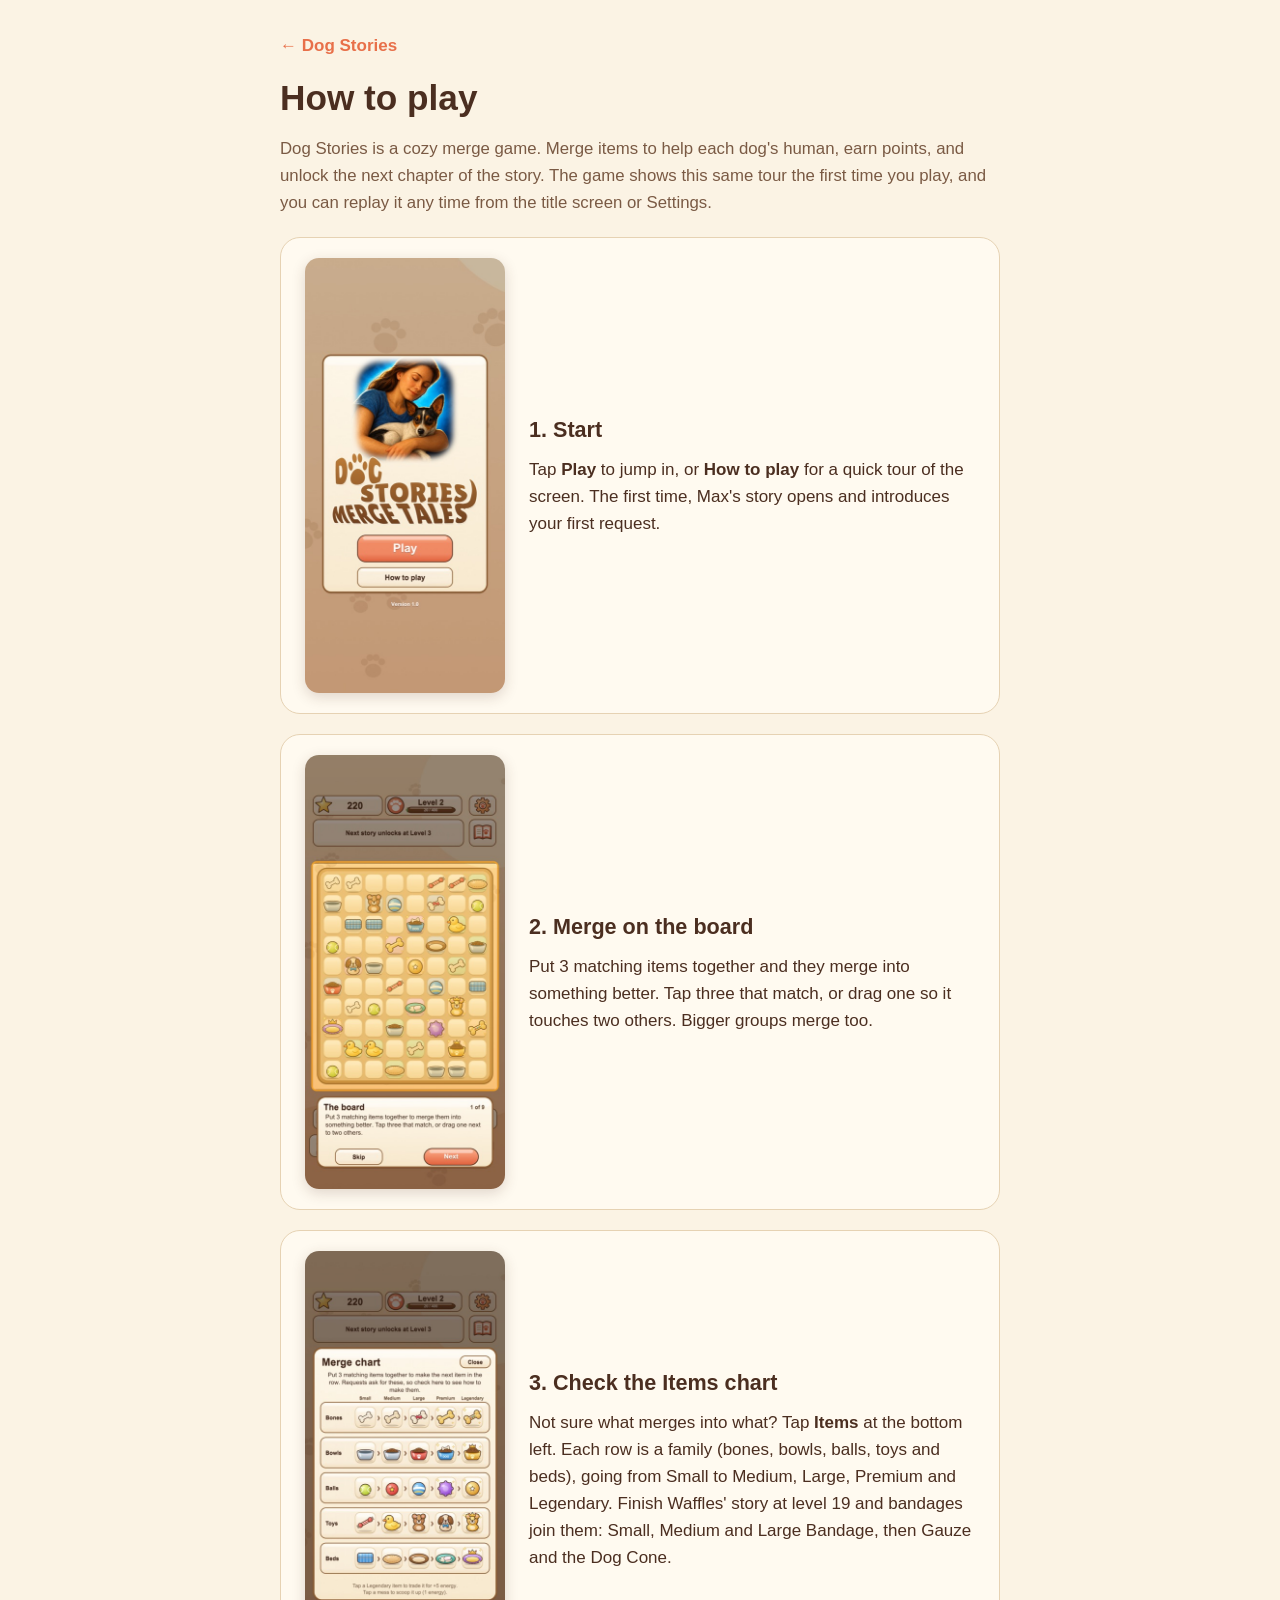
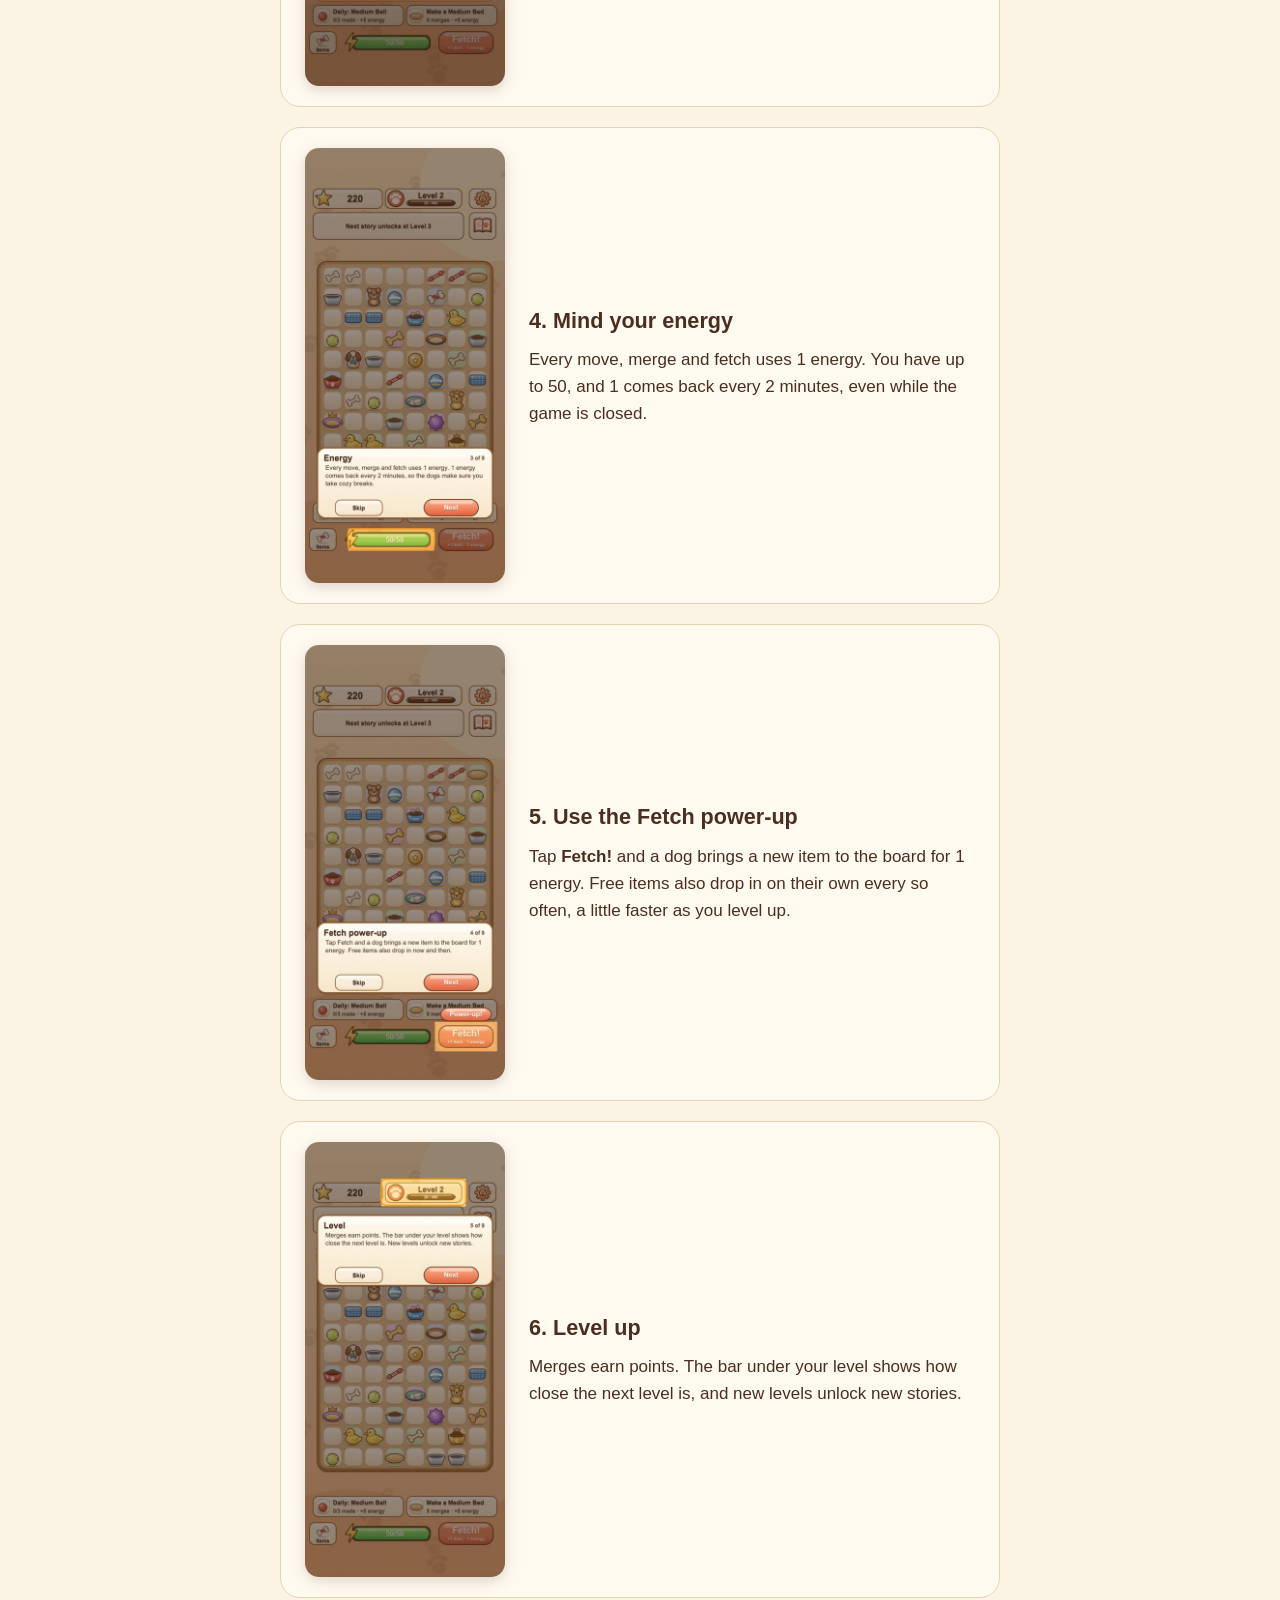
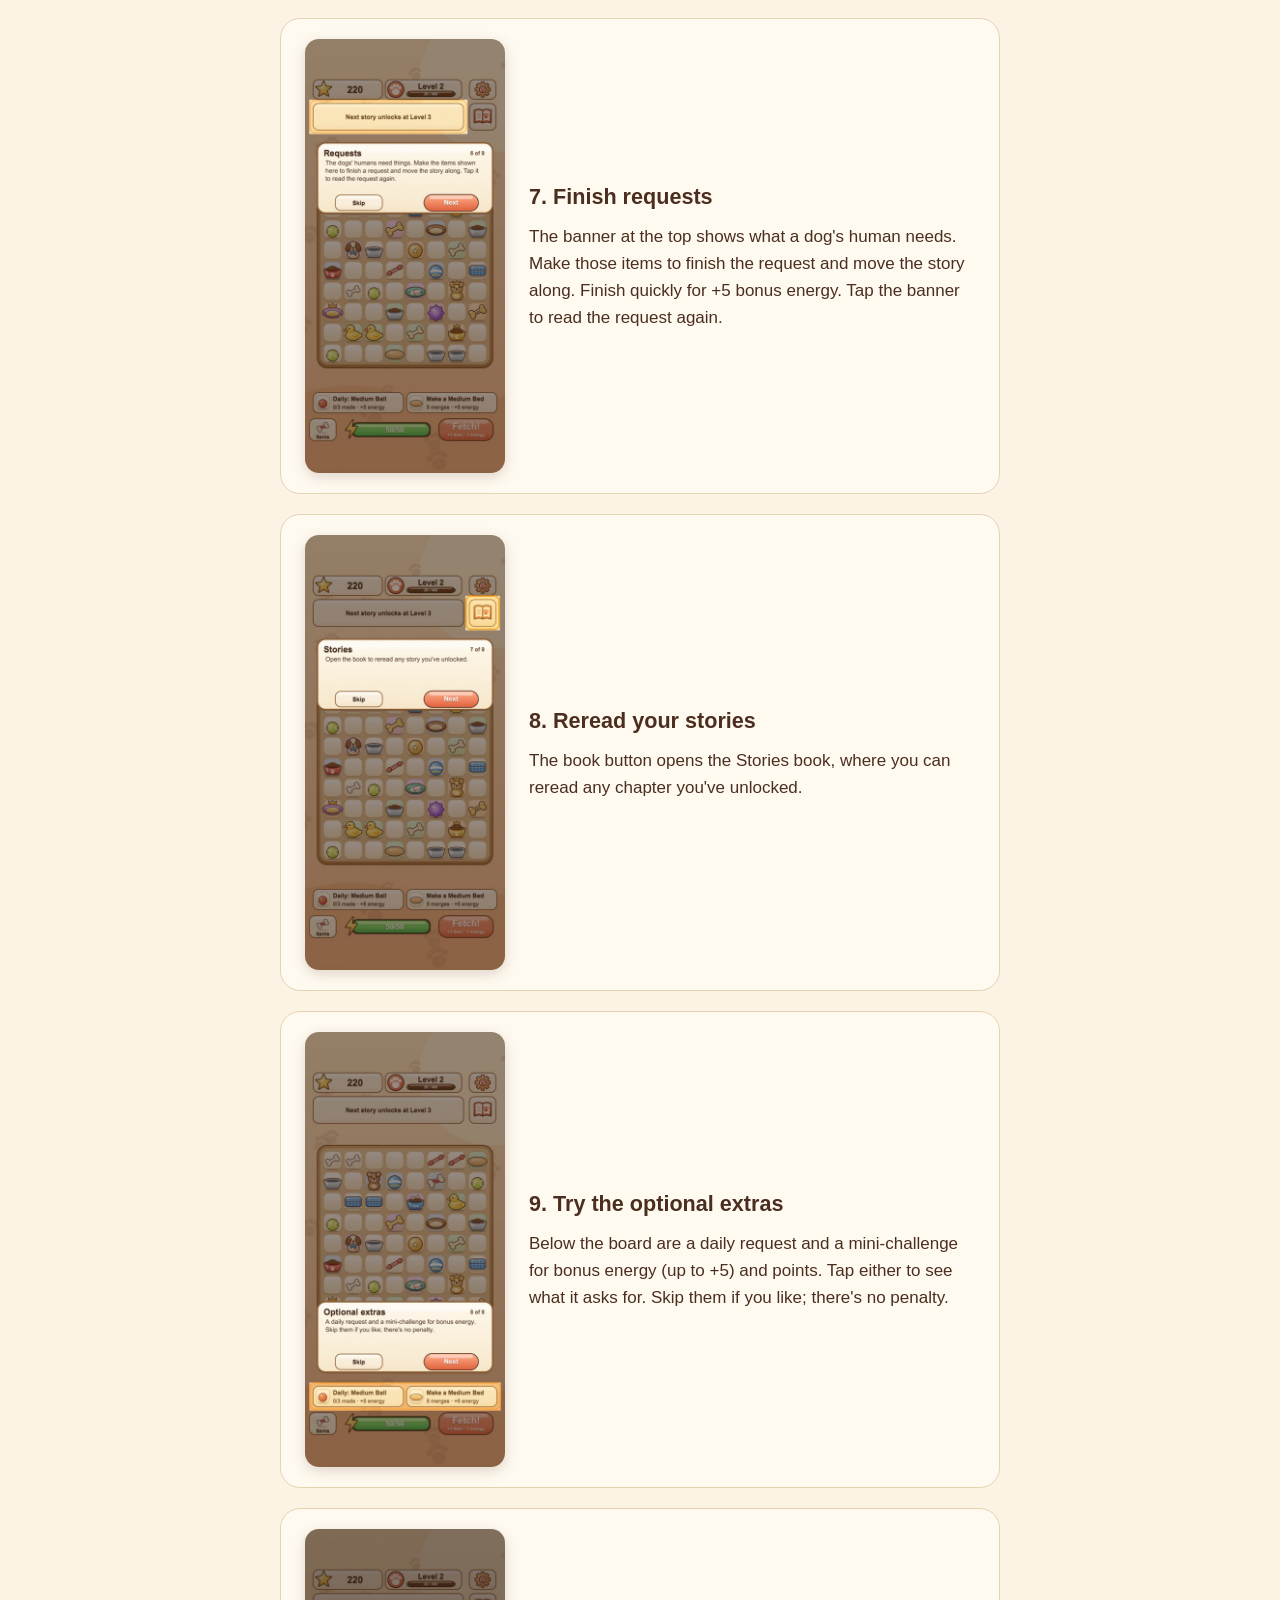
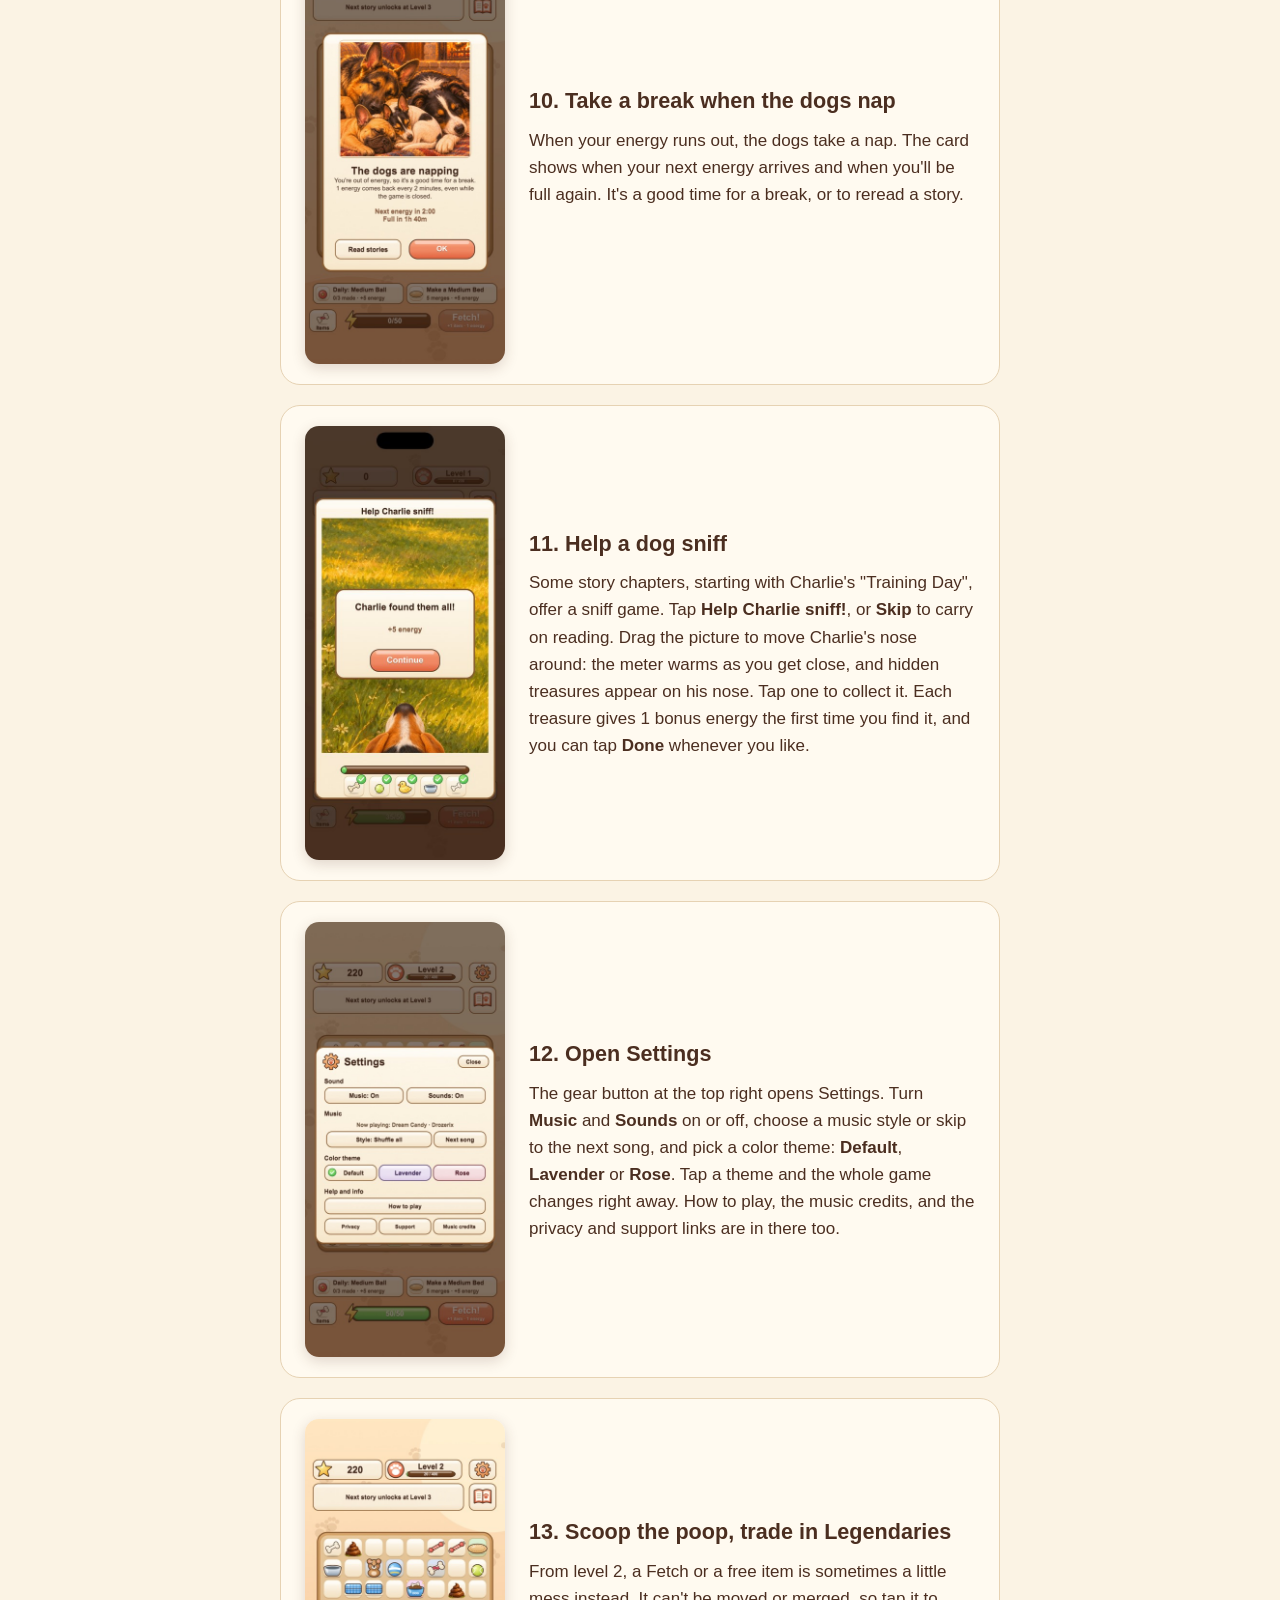
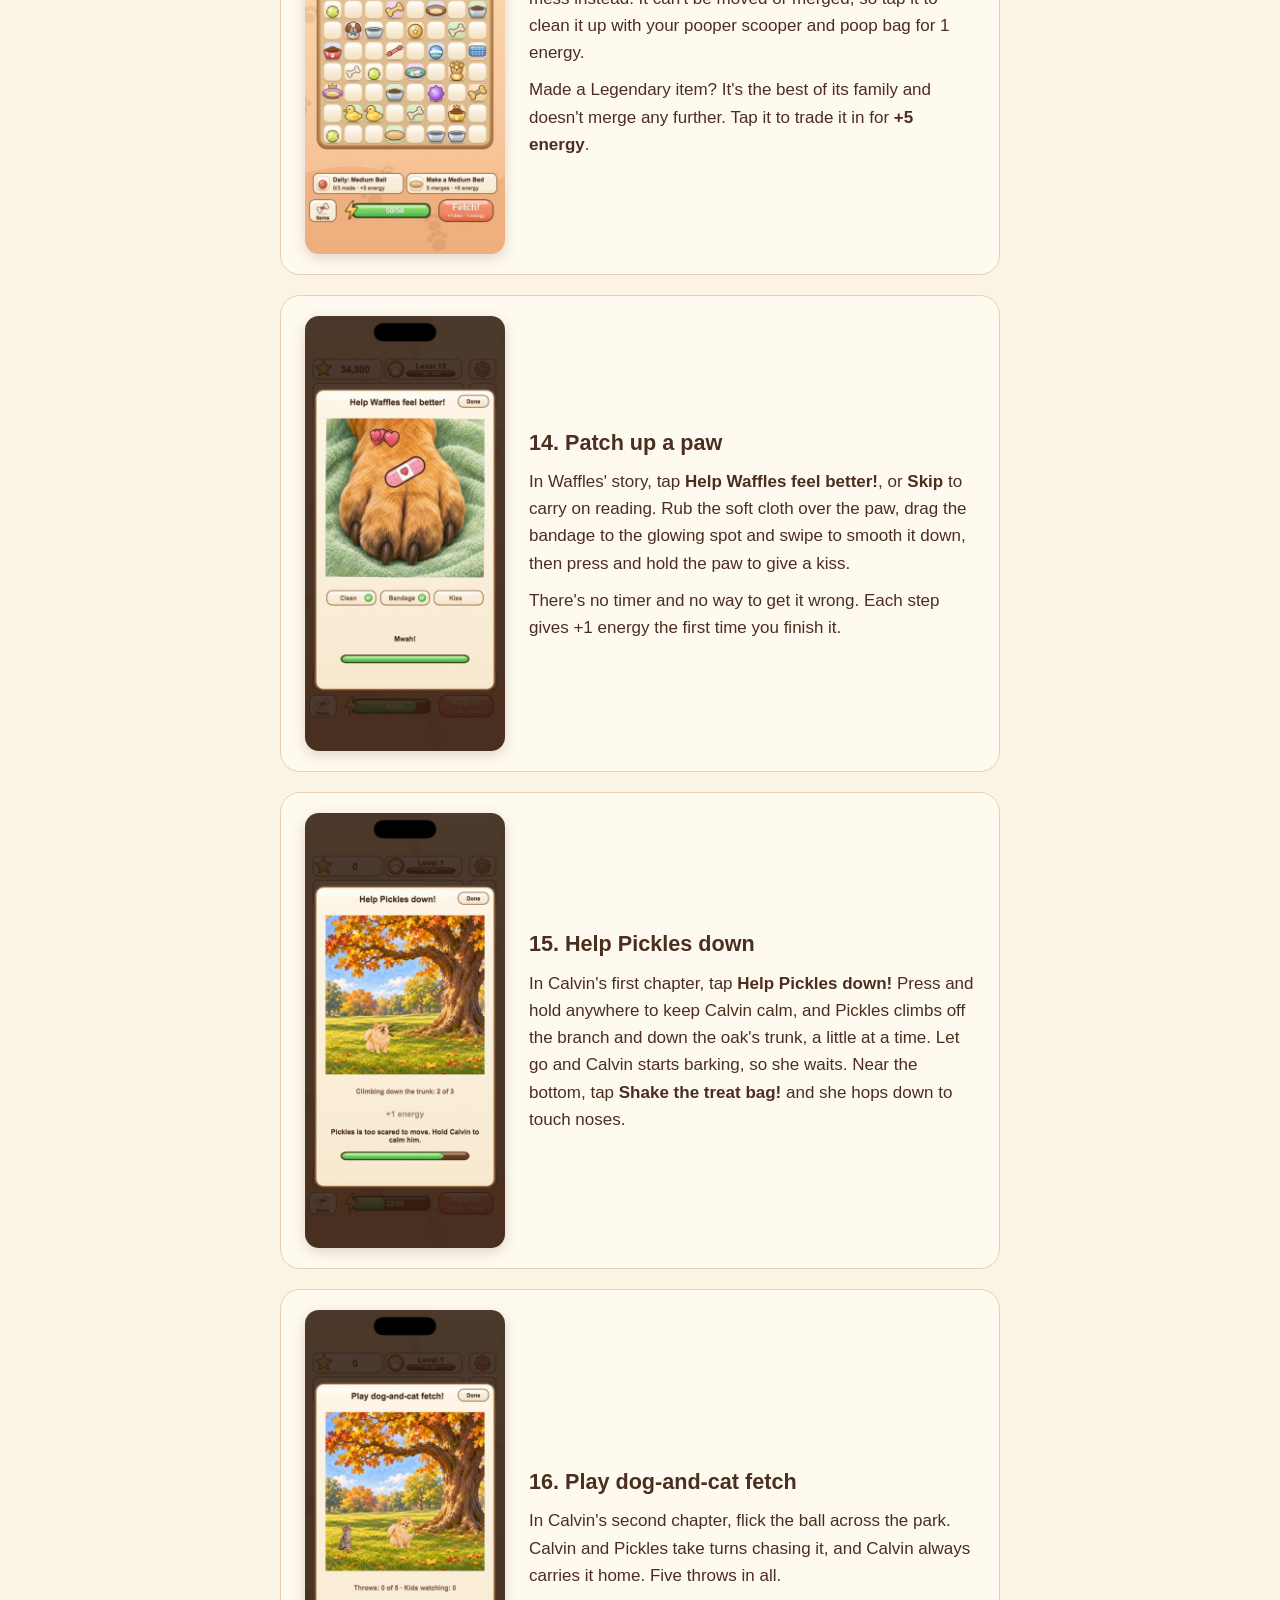
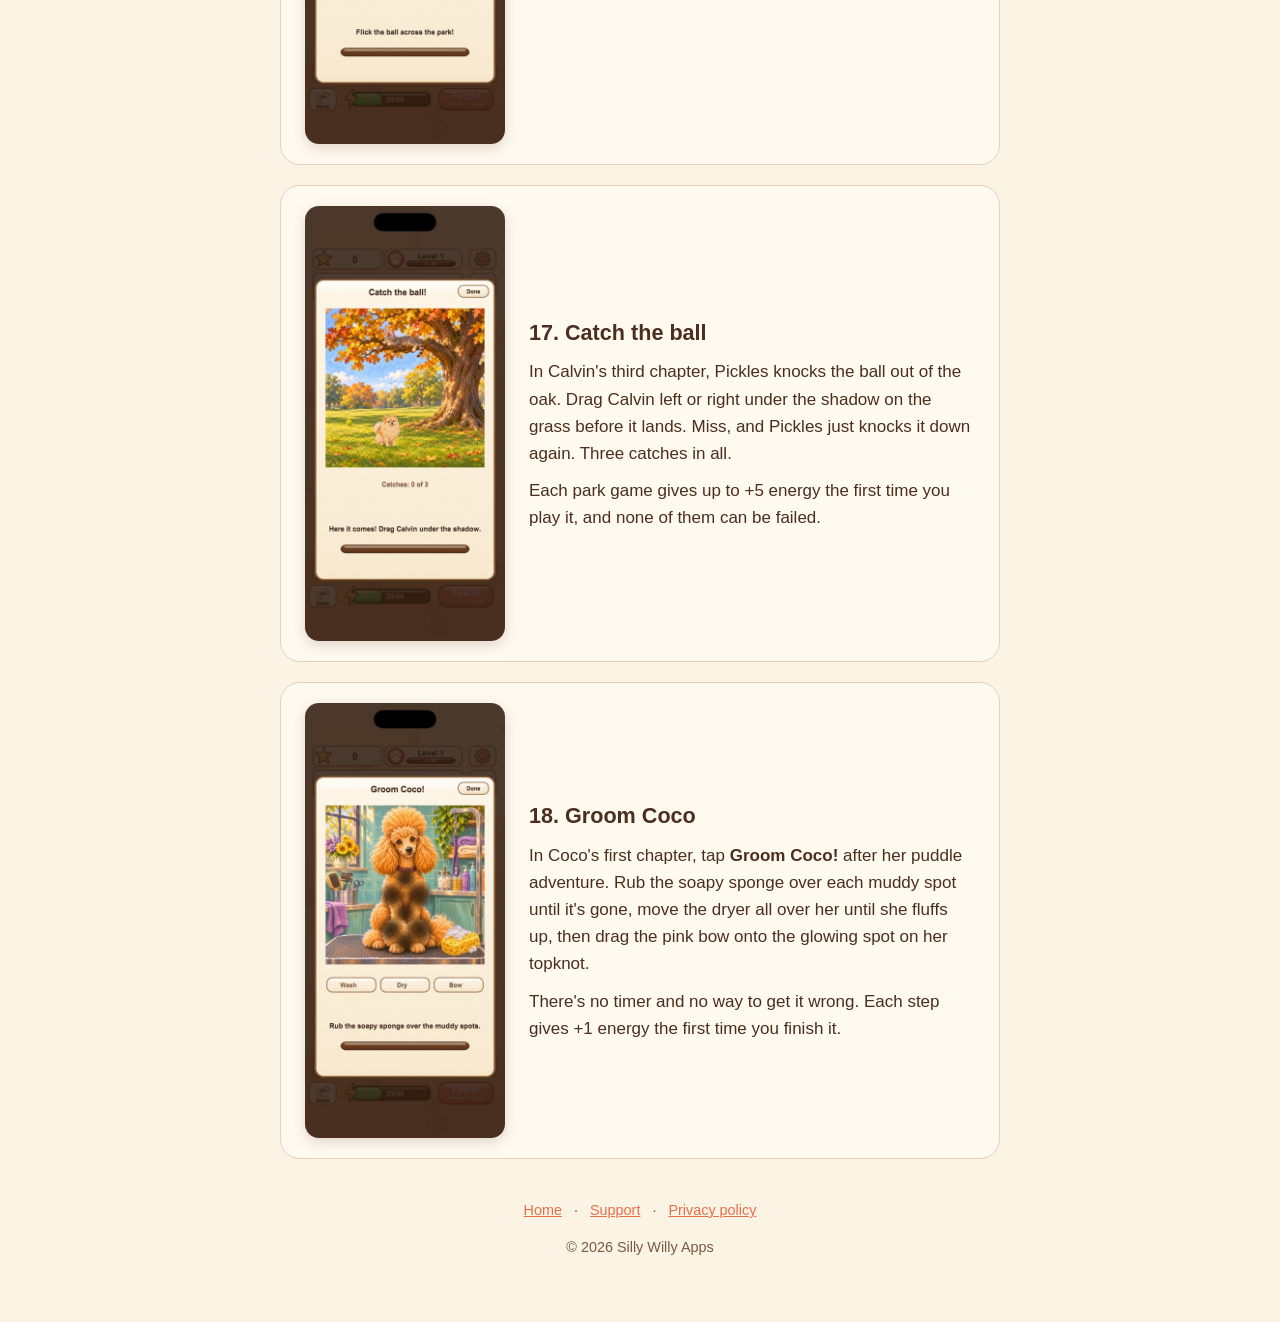
==== commit 57449984: "Show Calvin's park games with the new oak and climbing Pickles Co-Authored-By: Claude Opus 5.5 <nore" ====
--- a/how-to-play/index.html
+++ b/how-to-play/index.html
@@ -130,10 +130,10 @@
     </section>
 
     <section class="step">
-      <img src="../images/howto/howto-15-hush.jpg" alt="Help Pickles down: Calvin yapping below the oak while Pickles waits on a branch" loading="lazy">
+      <img src="../images/howto/howto-15-hush.jpg" alt="Help Pickles down: Pickles clinging to the oak's trunk while Calvin waits on the grass" loading="lazy">
       <div>
         <h2>15. Help Pickles down</h2>
-        <p>In Calvin's first chapter, tap <strong>Help Pickles down!</strong> Press and hold anywhere to keep Calvin calm, and Pickles climbs down one branch at a time. Let go and Calvin starts yapping, so she waits. At the lowest branch, tap <strong>Shake the treat bag!</strong> and she hops down to touch noses.</p>
+        <p>In Calvin's first chapter, tap <strong>Help Pickles down!</strong> Press and hold anywhere to keep Calvin calm, and Pickles climbs off the branch and down the oak's trunk, a little at a time. Let go and Calvin starts barking, so she waits. Near the bottom, tap <strong>Shake the treat bag!</strong> and she hops down to touch noses.</p>
       </div>
     </section>
 
@@ -146,7 +146,7 @@
     </section>
 
     <section class="step">
-      <img src="../images/howto/howto-17-catch.jpg" alt="Catch the ball: Pickles on a high branch with the ball, Calvin waiting on the grass" loading="lazy">
+      <img src="../images/howto/howto-17-catch.jpg" alt="Catch the ball: Pickles lying on the oak's big branch next to the ball, Calvin waiting on the grass" loading="lazy">
       <div>
         <h2>17. Catch the ball</h2>
         <p>In Calvin's third chapter, Pickles knocks the ball out of the oak. Drag Calvin left or right under the shadow on the grass before it lands. Miss, and Pickles just knocks it down again. Three catches in all.</p>
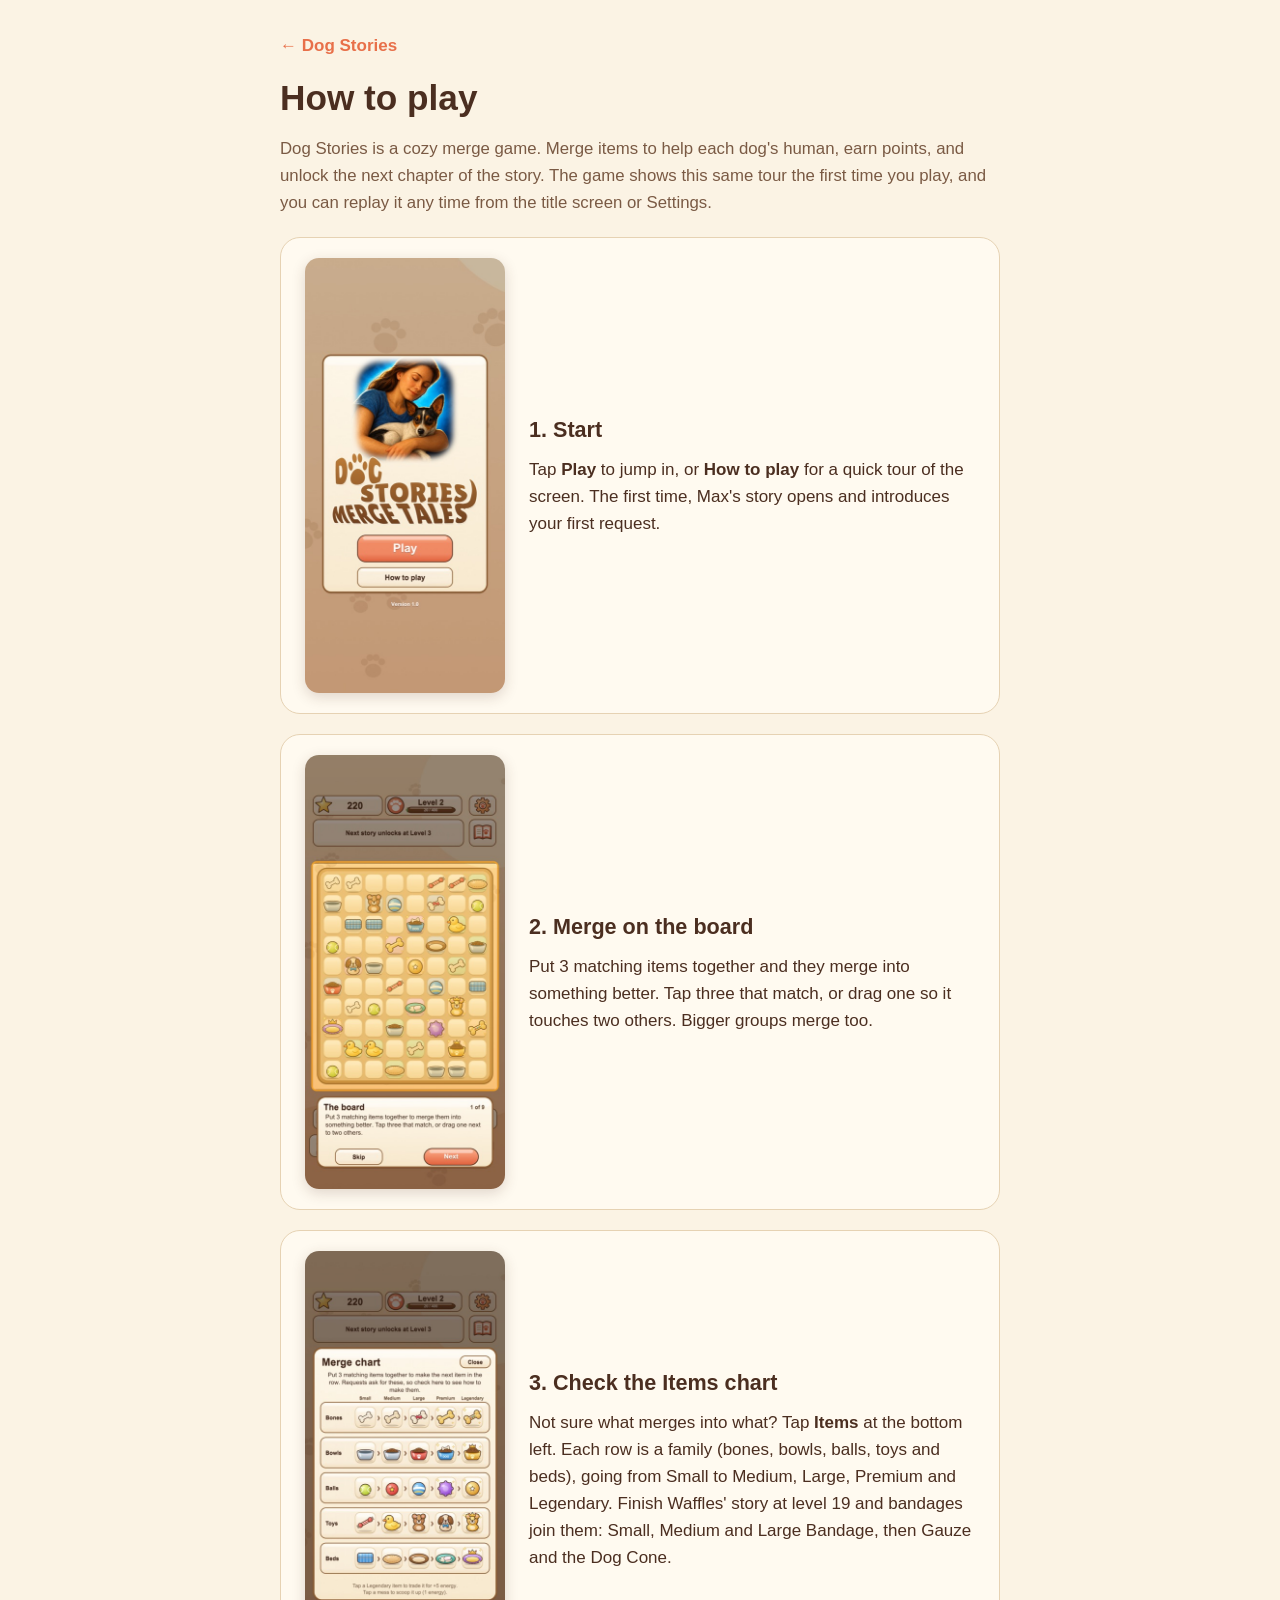
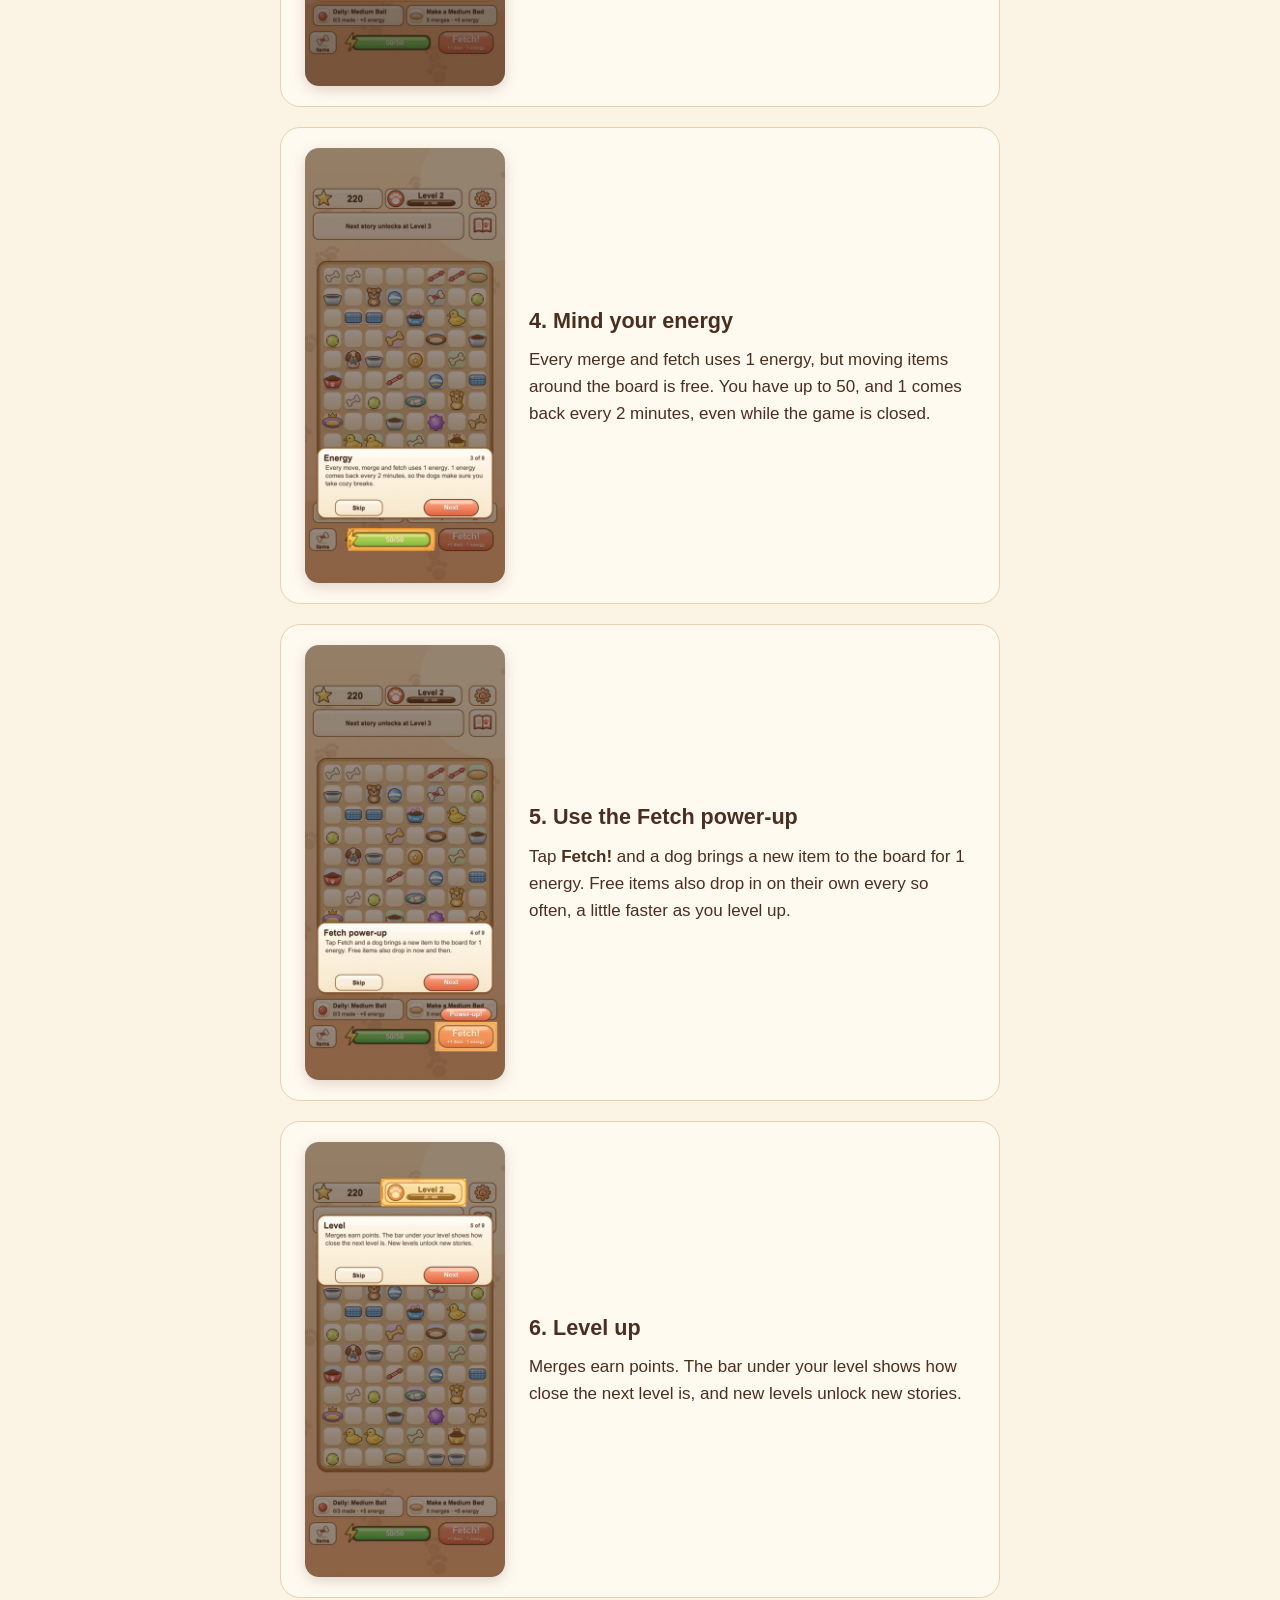
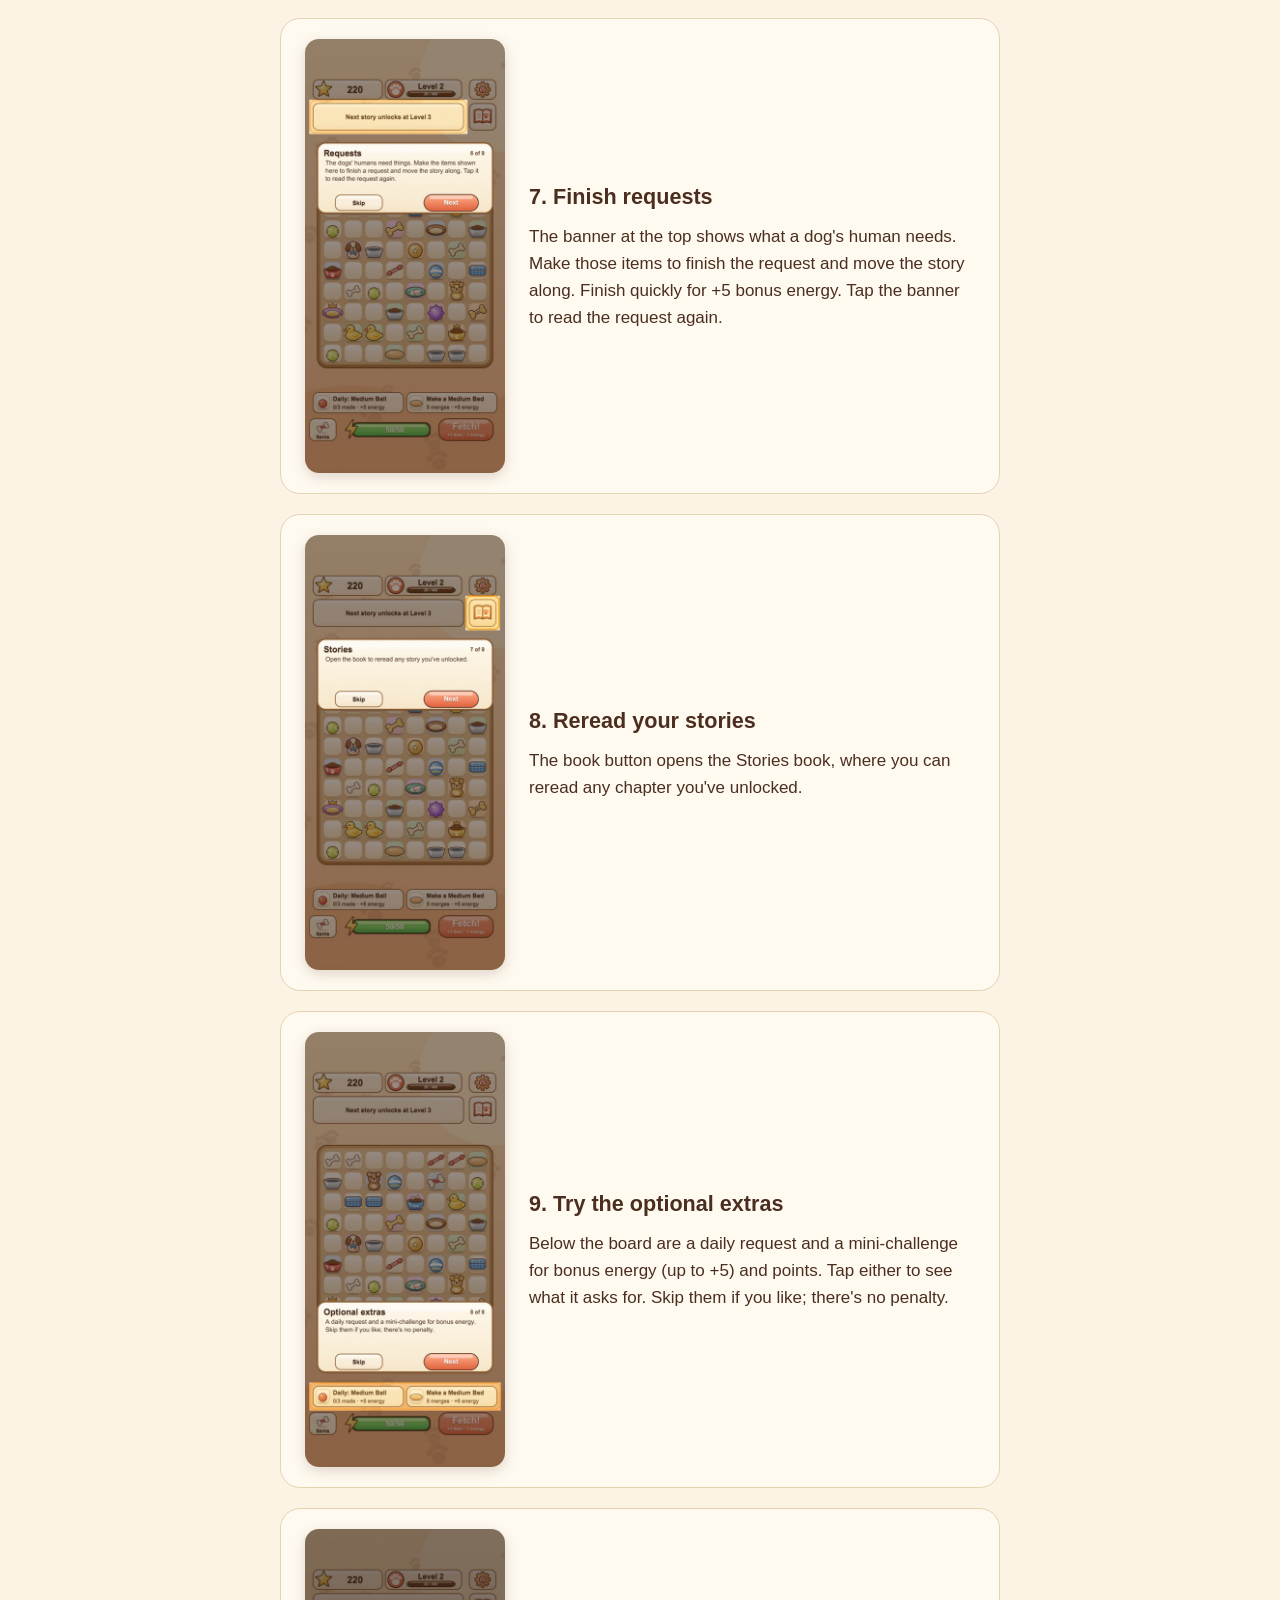
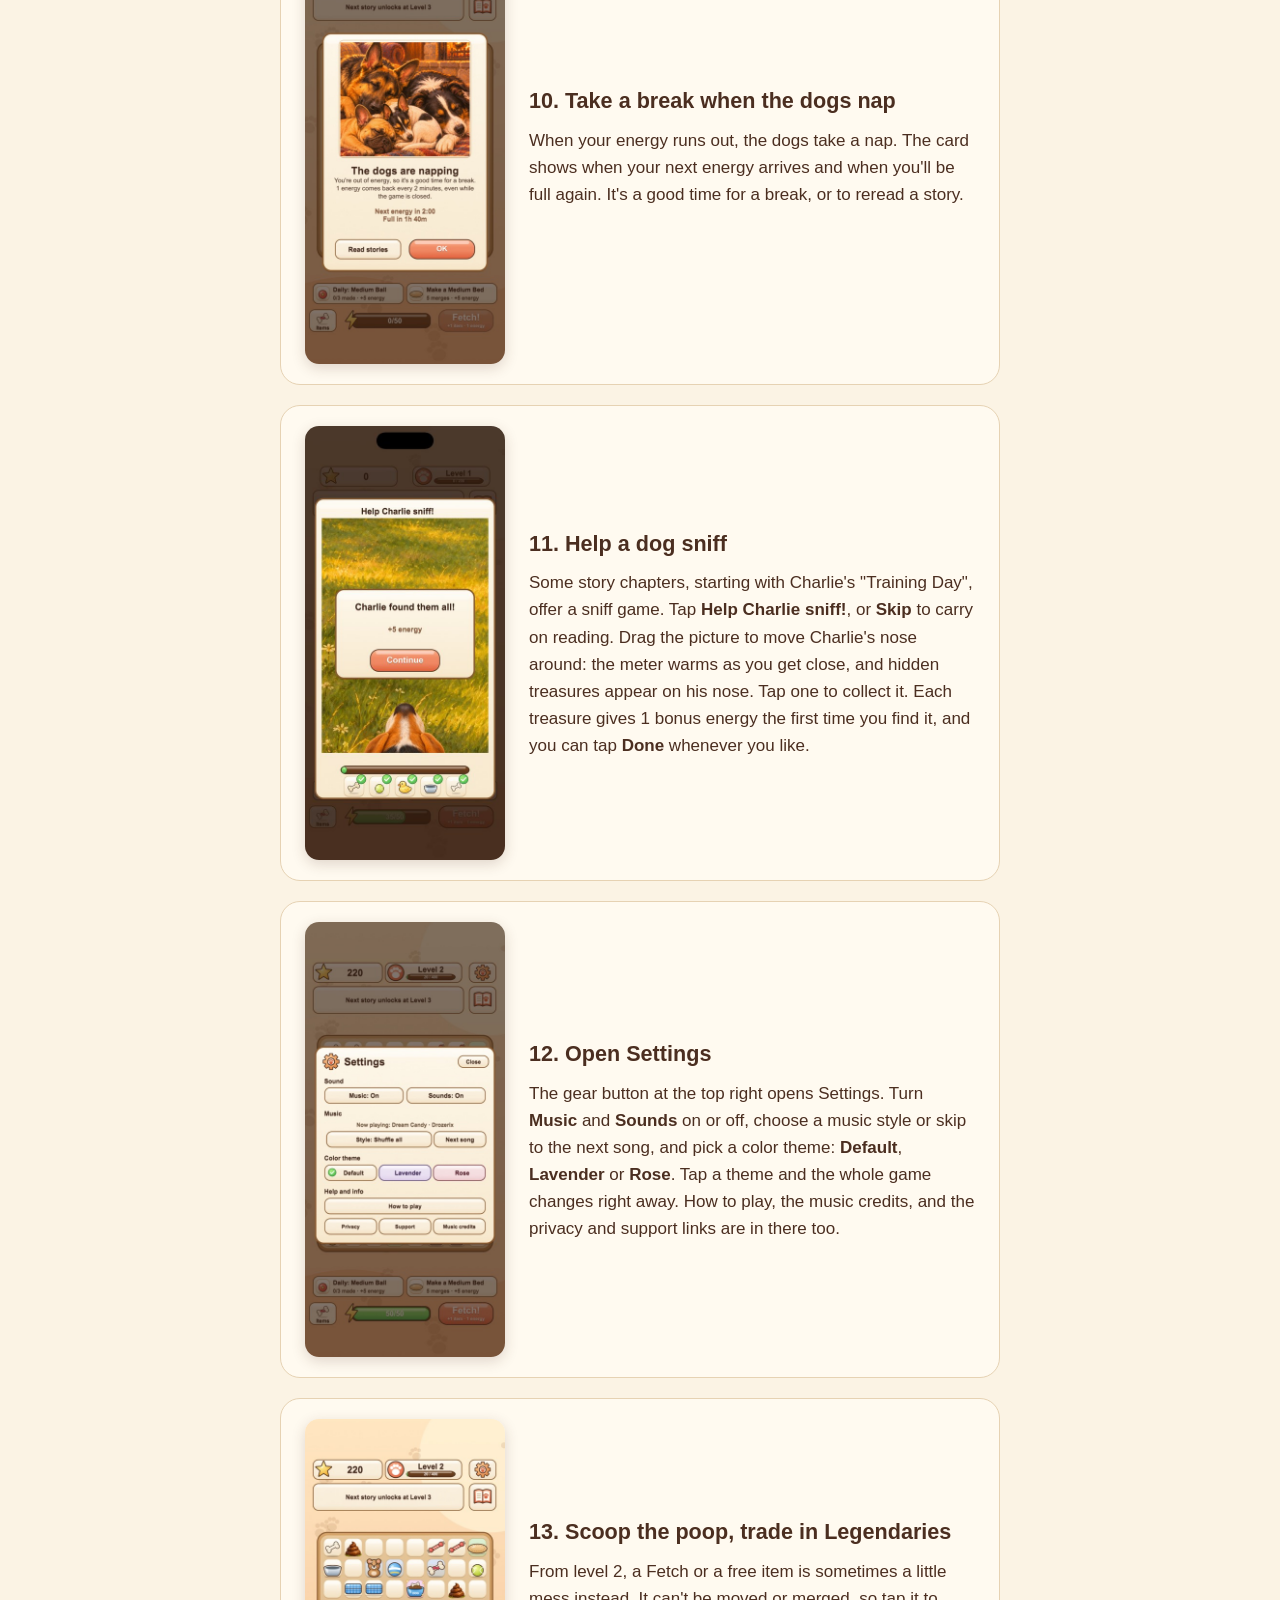
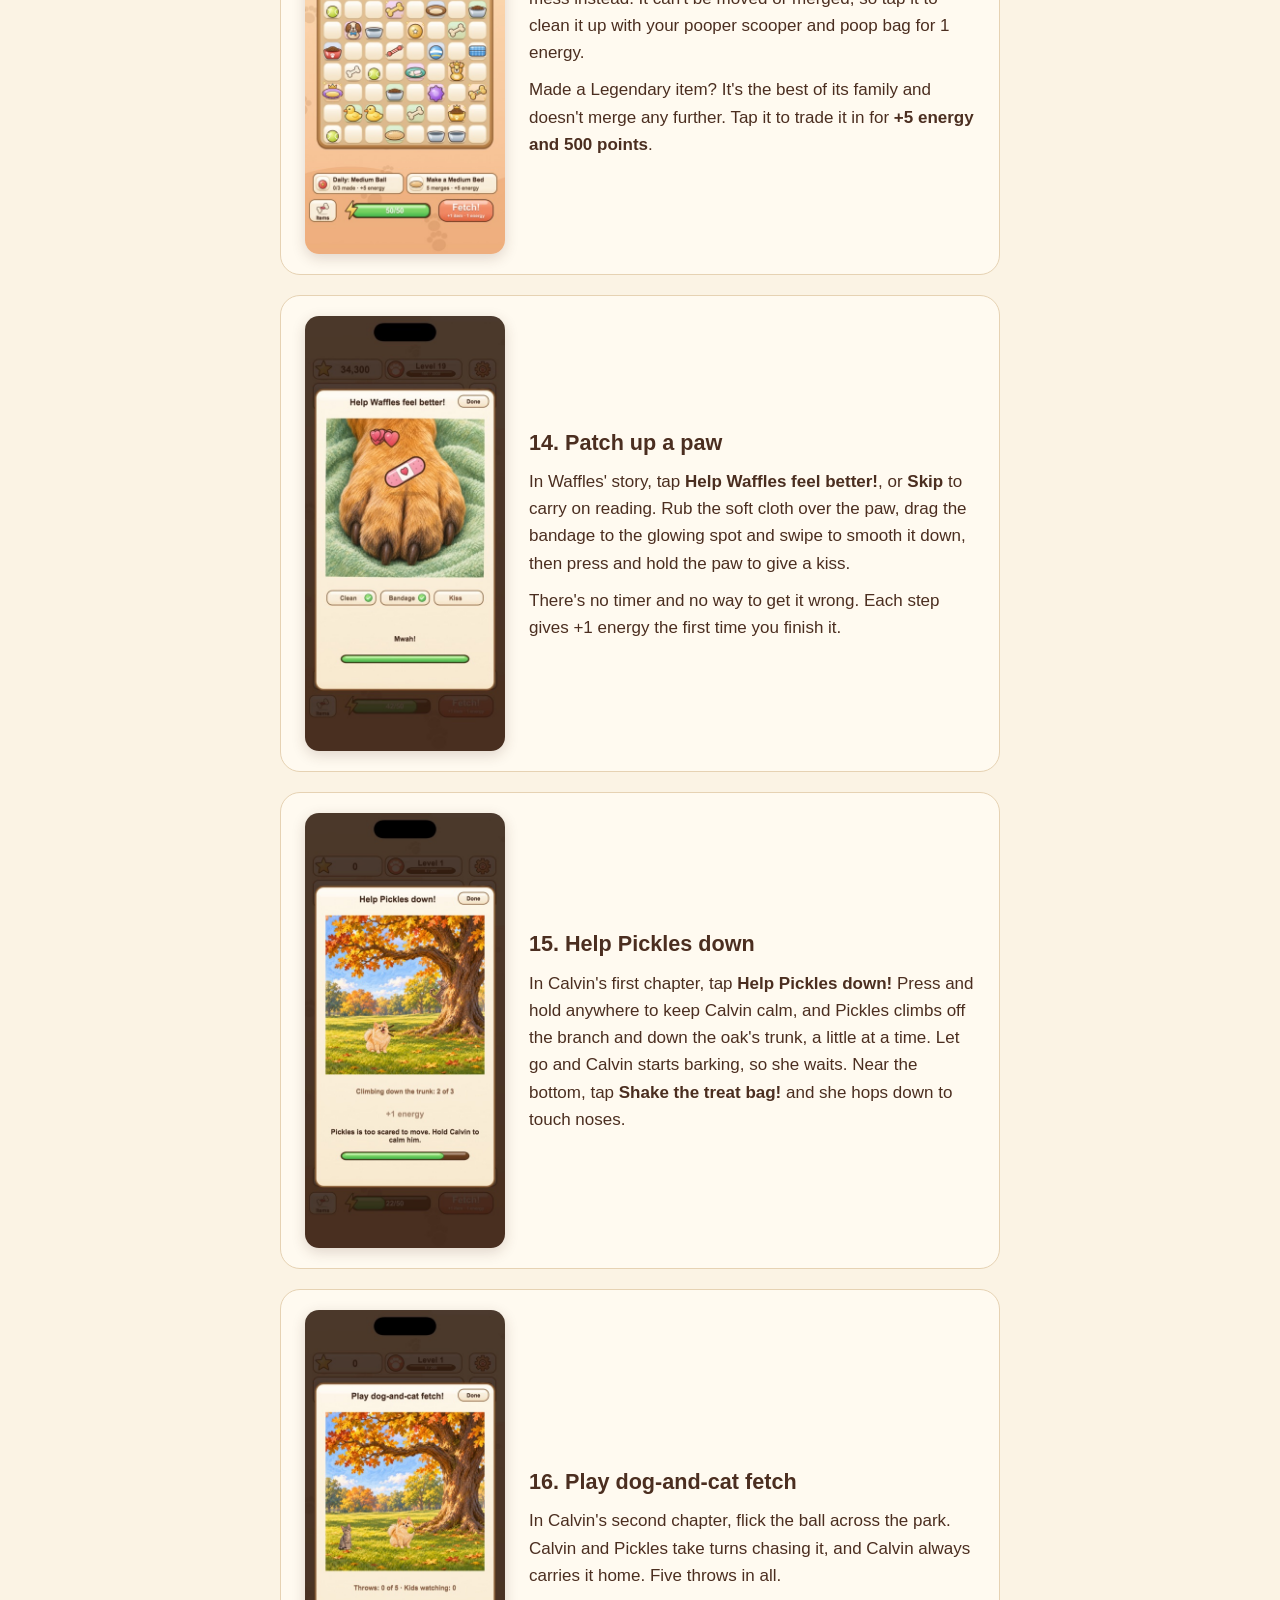
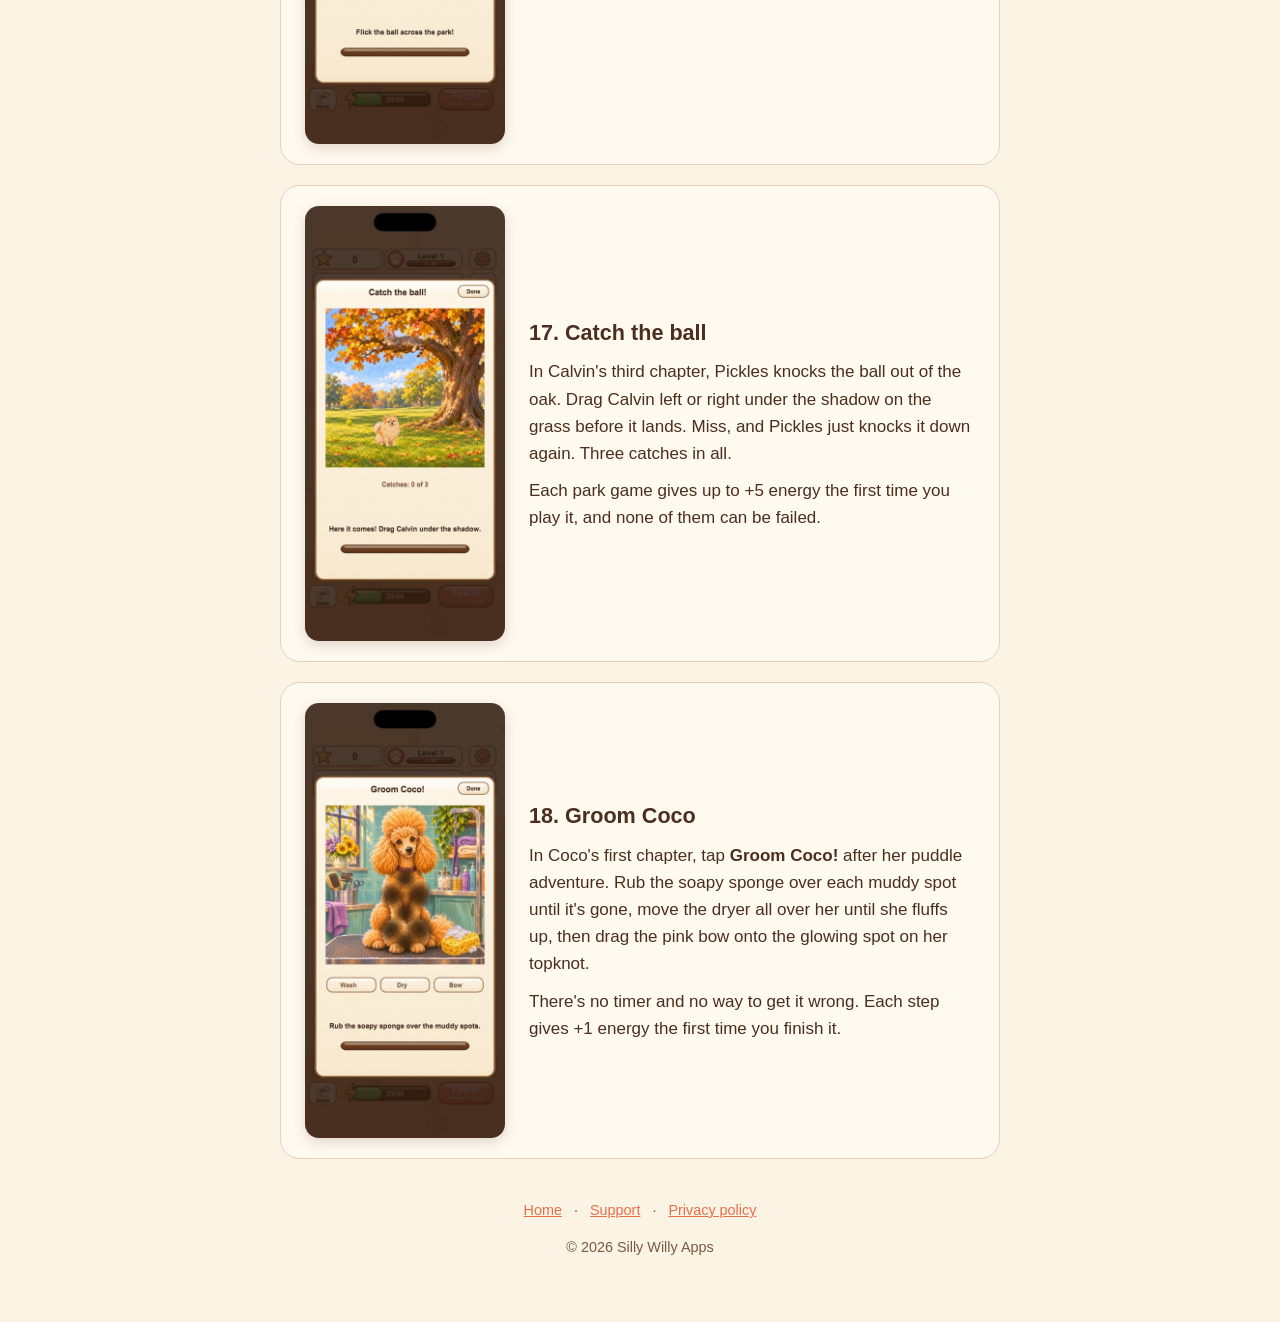
==== commit d45a89ae: "Moving items is free, and Legendary trade-ins give 500 points Co-Authored-By: Claude Opus 5.5 <norep" ====
--- a/how-to-play/index.html
+++ b/how-to-play/index.html
@@ -43,7 +43,7 @@
       <img src="../images/howto/howto-3-tour.jpg" alt="The energy bar highlighted" loading="lazy">
       <div>
         <h2>4. Mind your energy</h2>
-        <p>Every move, merge and fetch uses 1 energy. You have up to 50, and 1 comes back every 2 minutes, even while the game is closed.</p>
+        <p>Every merge and fetch uses 1 energy, but moving items around the board is free. You have up to 50, and 1 comes back every 2 minutes, even while the game is closed.</p>
       </div>
     </section>
 
@@ -116,7 +116,7 @@
       <div>
         <h2>13. Scoop the poop, trade in Legendaries</h2>
         <p>From level 2, a Fetch or a free item is sometimes a little mess instead. It can't be moved or merged, so tap it to clean it up with your pooper scooper and poop bag for 1 energy.</p>
-        <p>Made a Legendary item? It's the best of its family and doesn't merge any further. Tap it to trade it in for <strong>+5 energy</strong>.</p>
+        <p>Made a Legendary item? It's the best of its family and doesn't merge any further. Tap it to trade it in for <strong>+5 energy and 500 points</strong>.</p>
       </div>
     </section>
 
@@ -130,7 +130,7 @@
     </section>
 
     <section class="step">
-      <img src="../images/howto/howto-15-hush.jpg" alt="Help Pickles down: Pickles clinging to the oak's trunk while Calvin waits on the grass" loading="lazy">
+      <img src="../images/howto/howto-15-hush-oak.jpg" alt="Help Pickles down: Pickles clinging to the oak's trunk while Calvin waits on the grass" loading="lazy">
       <div>
         <h2>15. Help Pickles down</h2>
         <p>In Calvin's first chapter, tap <strong>Help Pickles down!</strong> Press and hold anywhere to keep Calvin calm, and Pickles climbs off the branch and down the oak's trunk, a little at a time. Let go and Calvin starts barking, so she waits. Near the bottom, tap <strong>Shake the treat bag!</strong> and she hops down to touch noses.</p>
@@ -138,7 +138,7 @@
     </section>
 
     <section class="step">
-      <img src="../images/howto/howto-16-fetch.jpg" alt="Dog-and-cat fetch: Calvin carrying the tennis ball back while Pickles watches" loading="lazy">
+      <img src="../images/howto/howto-16-fetch-oak.jpg" alt="Dog-and-cat fetch: Calvin carrying the tennis ball back while Pickles watches" loading="lazy">
       <div>
         <h2>16. Play dog-and-cat fetch</h2>
         <p>In Calvin's second chapter, flick the ball across the park. Calvin and Pickles take turns chasing it, and Calvin always carries it home. Five throws in all.</p>
@@ -146,7 +146,7 @@
     </section>
 
     <section class="step">
-      <img src="../images/howto/howto-17-catch.jpg" alt="Catch the ball: Pickles lying on the oak's big branch next to the ball, Calvin waiting on the grass" loading="lazy">
+      <img src="../images/howto/howto-17-catch-oak.jpg" alt="Catch the ball: Pickles lying on the oak's big branch next to the ball, Calvin waiting on the grass" loading="lazy">
       <div>
         <h2>17. Catch the ball</h2>
         <p>In Calvin's third chapter, Pickles knocks the ball out of the oak. Drag Calvin left or right under the shadow on the grass before it lands. Miss, and Pickles just knocks it down again. Three catches in all.</p>
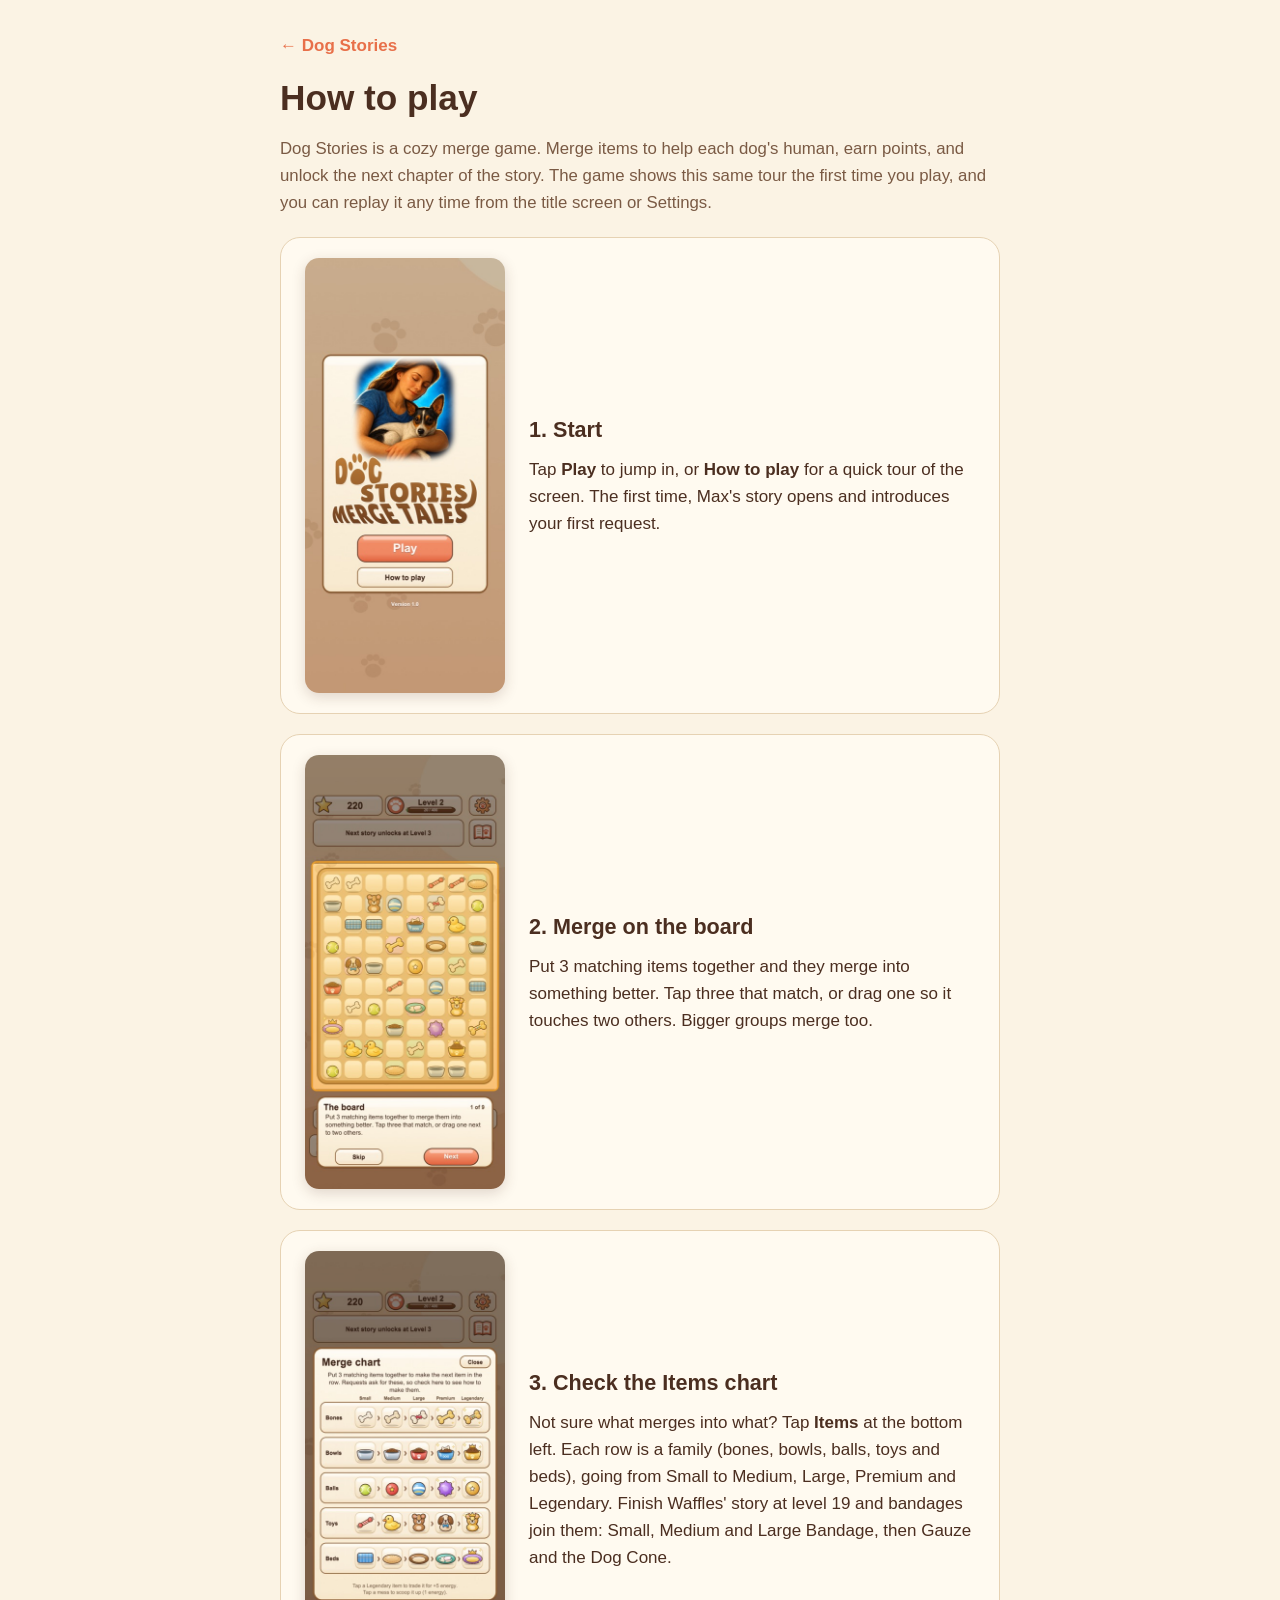
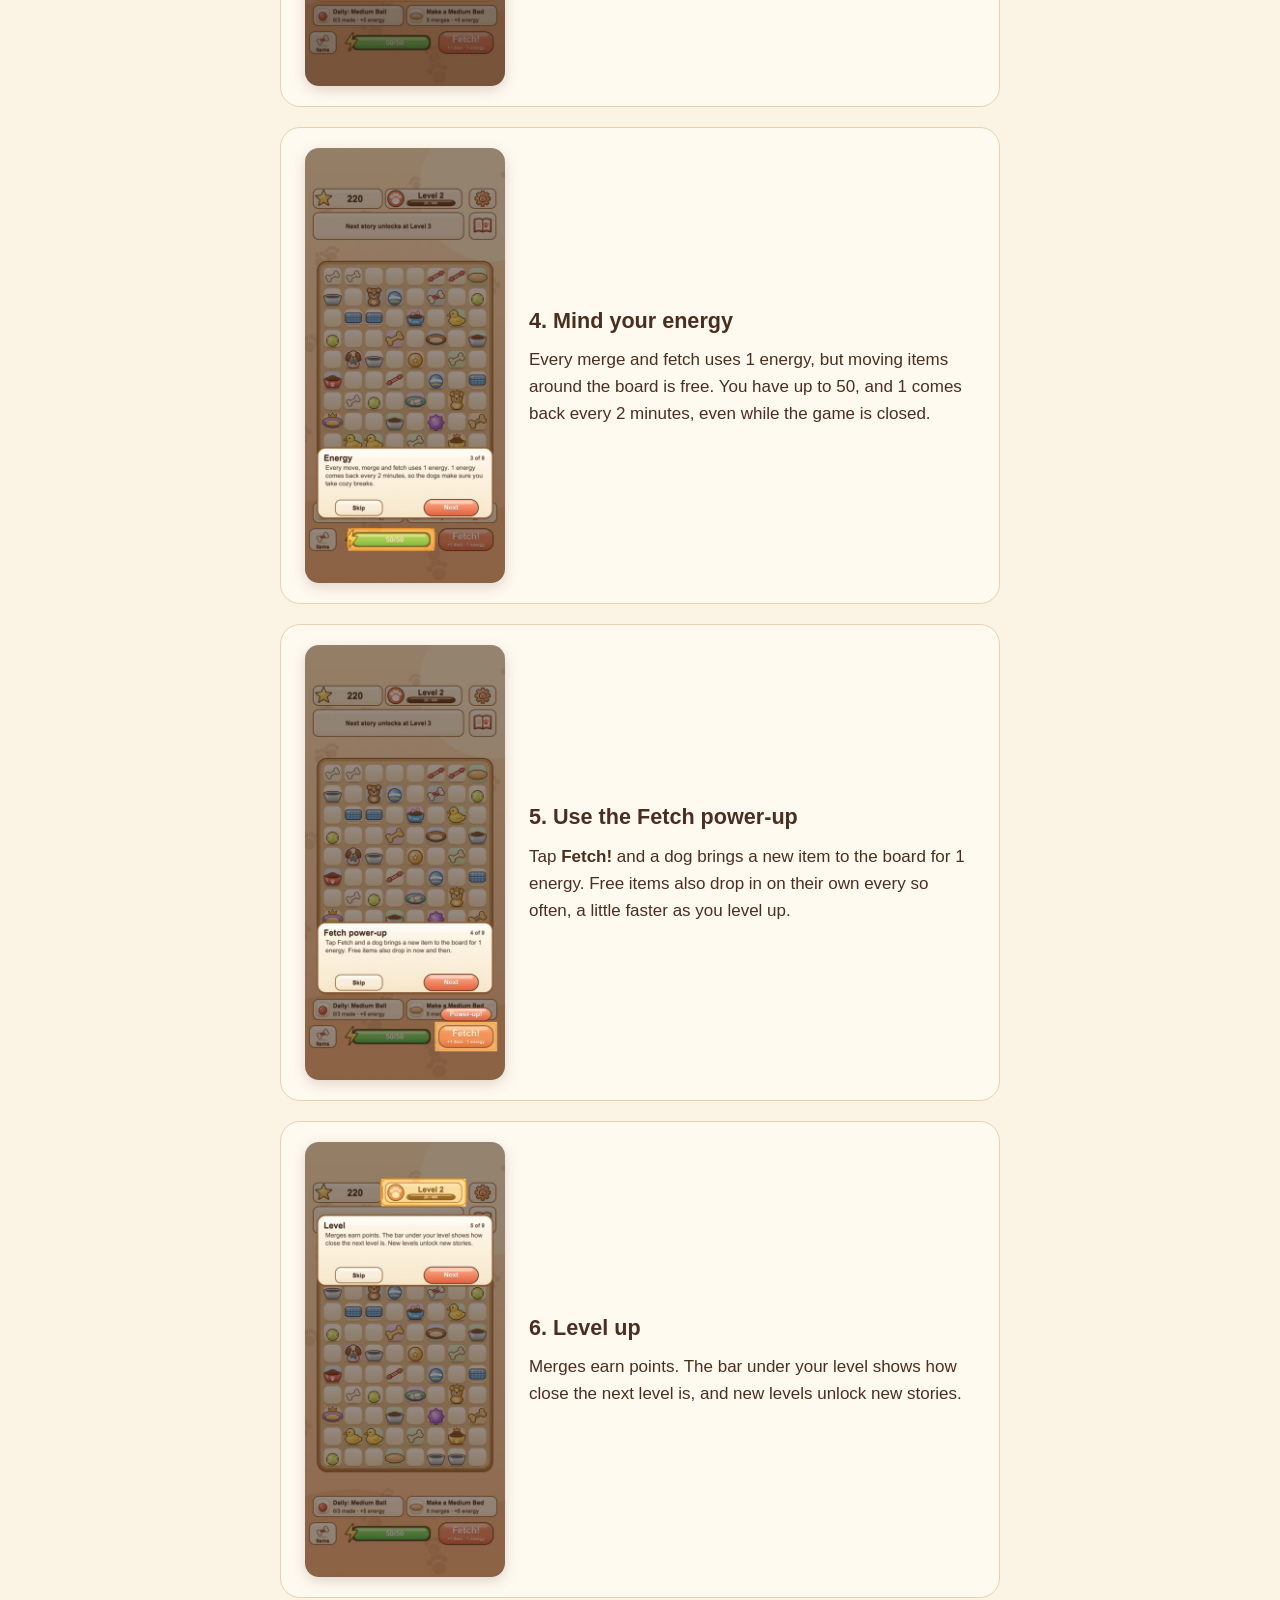
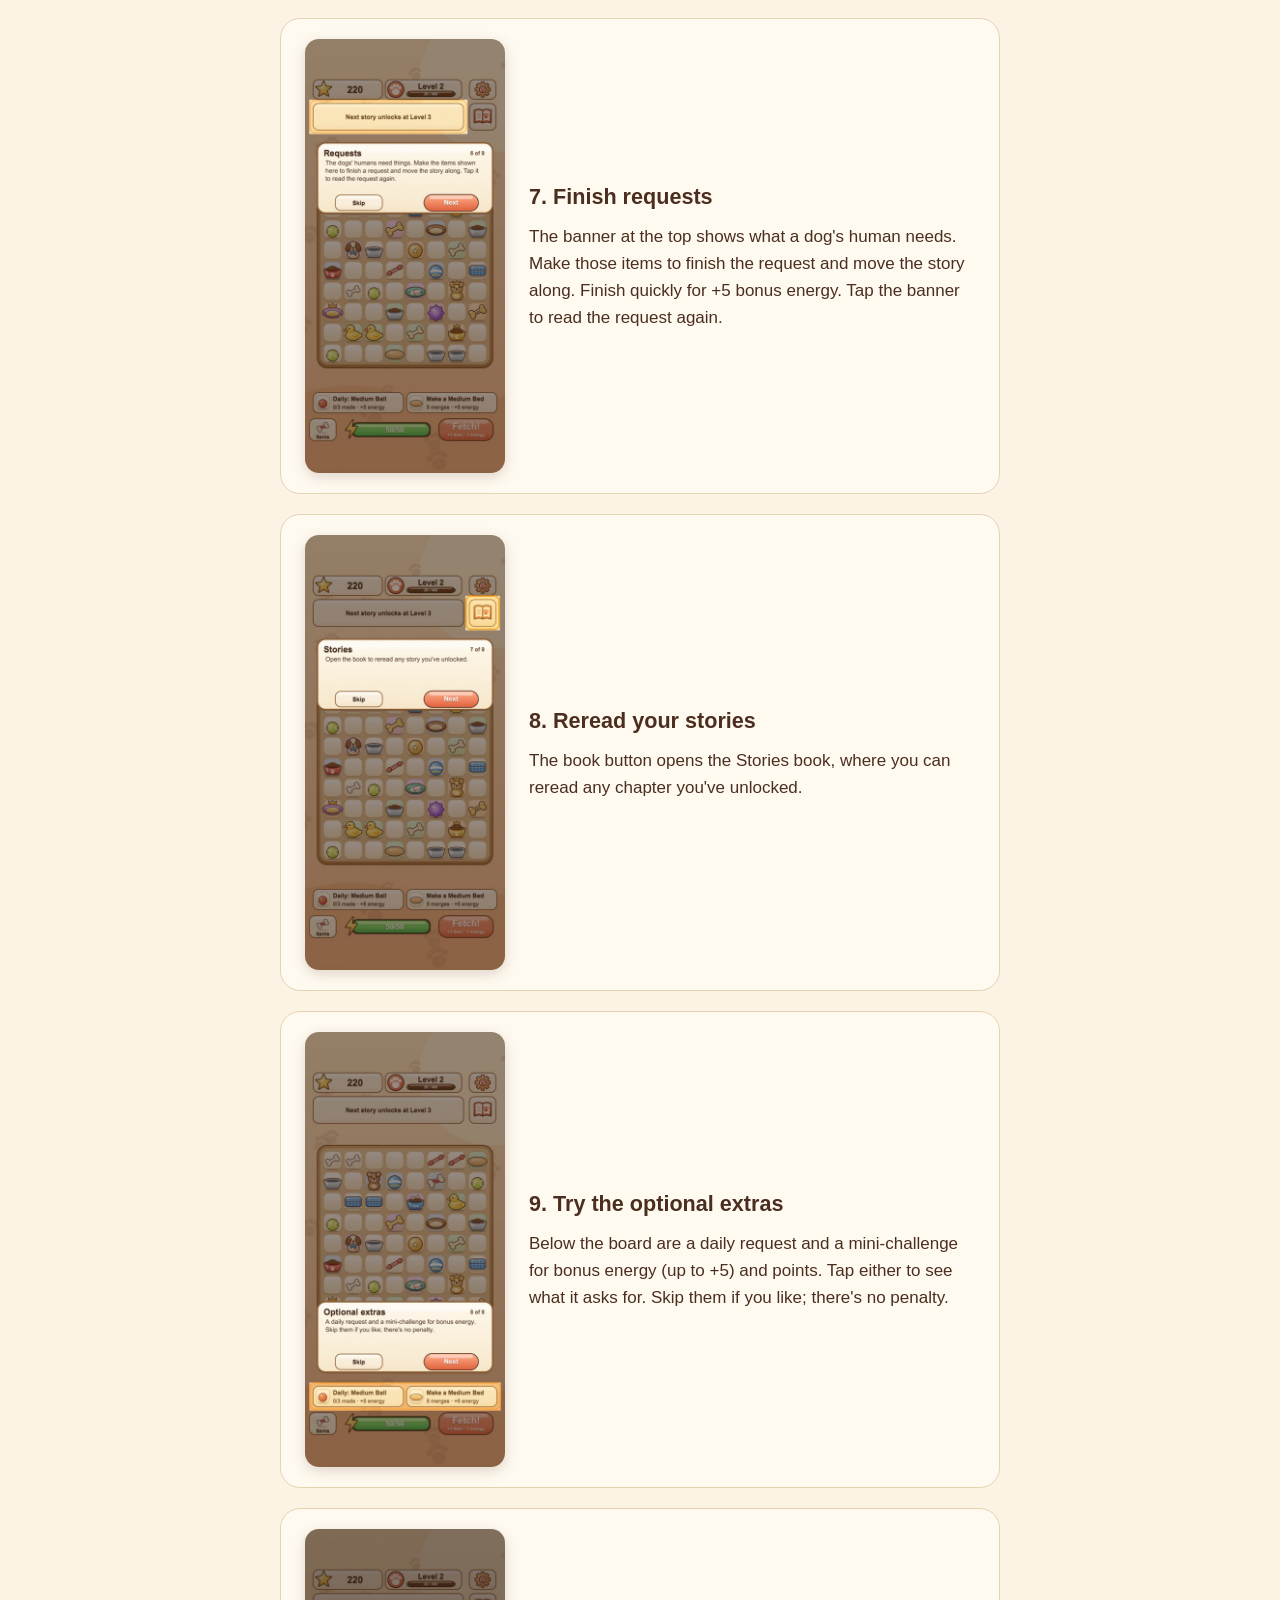
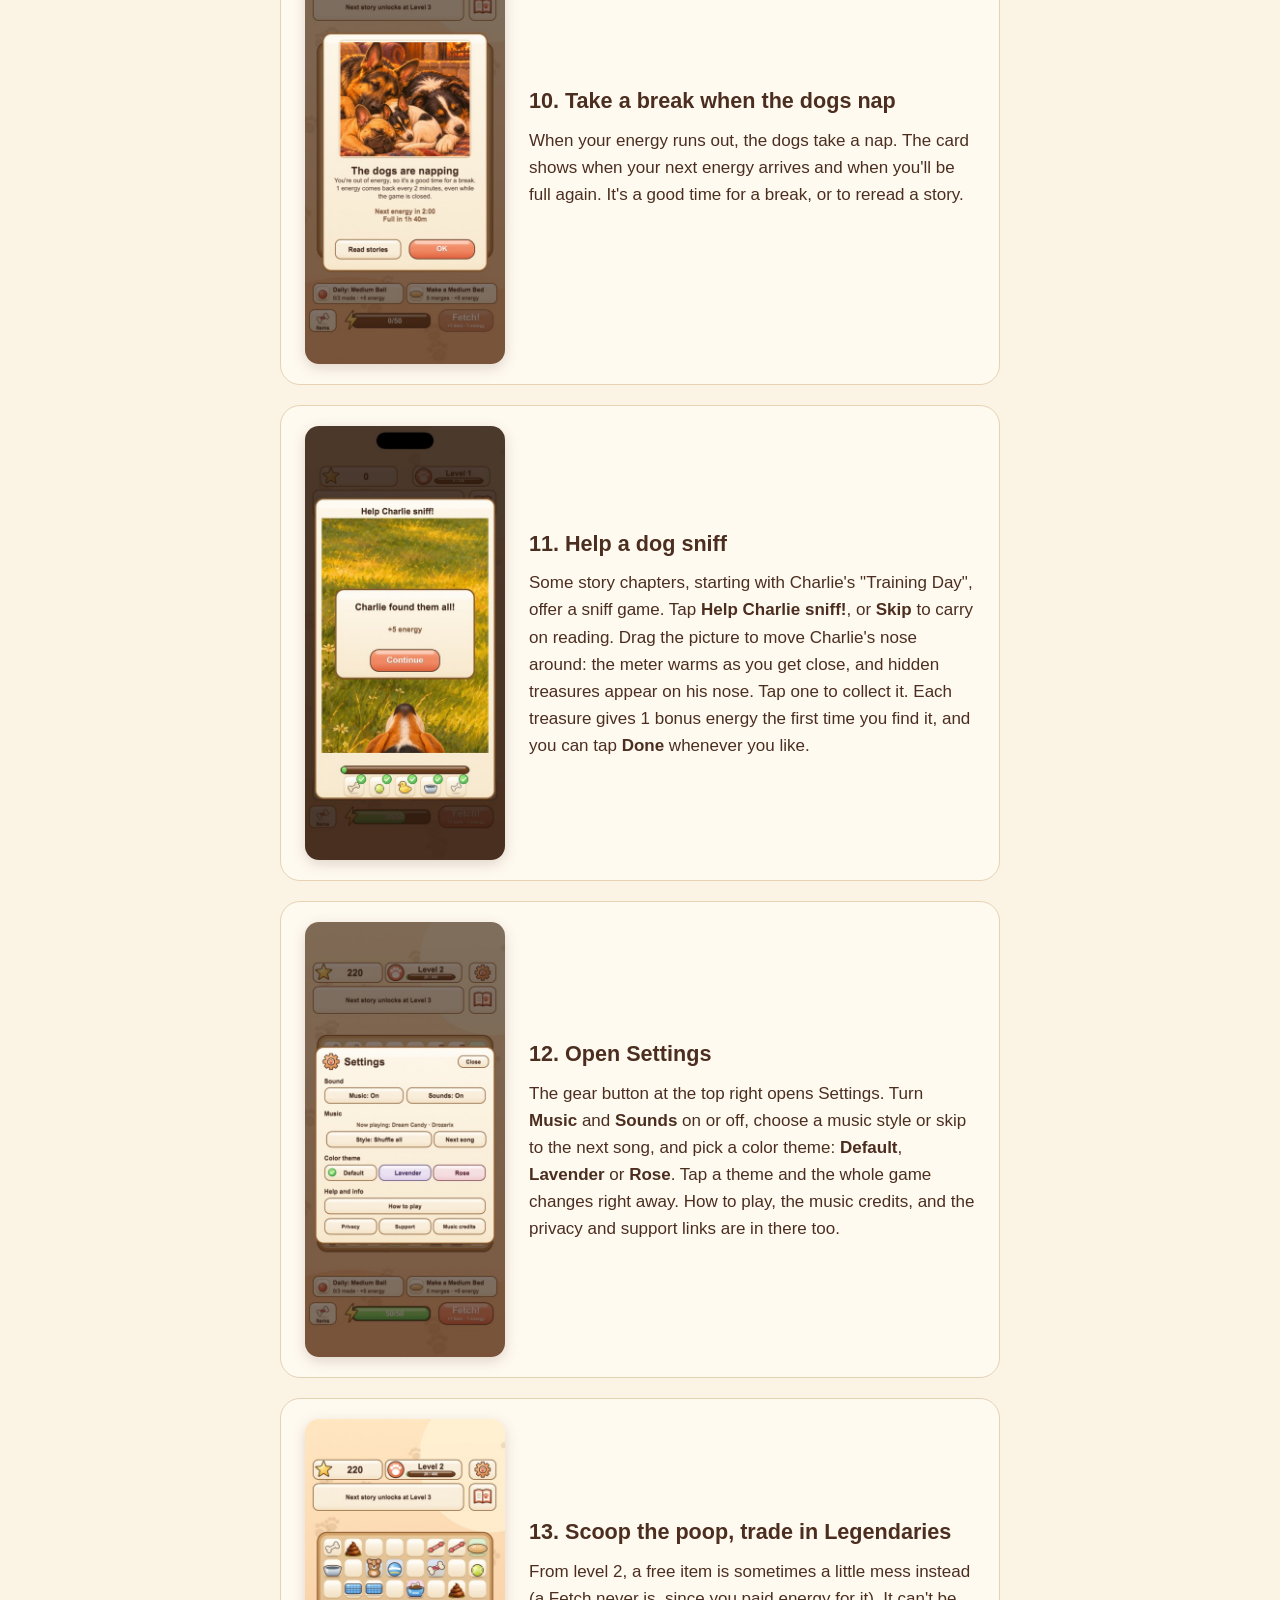
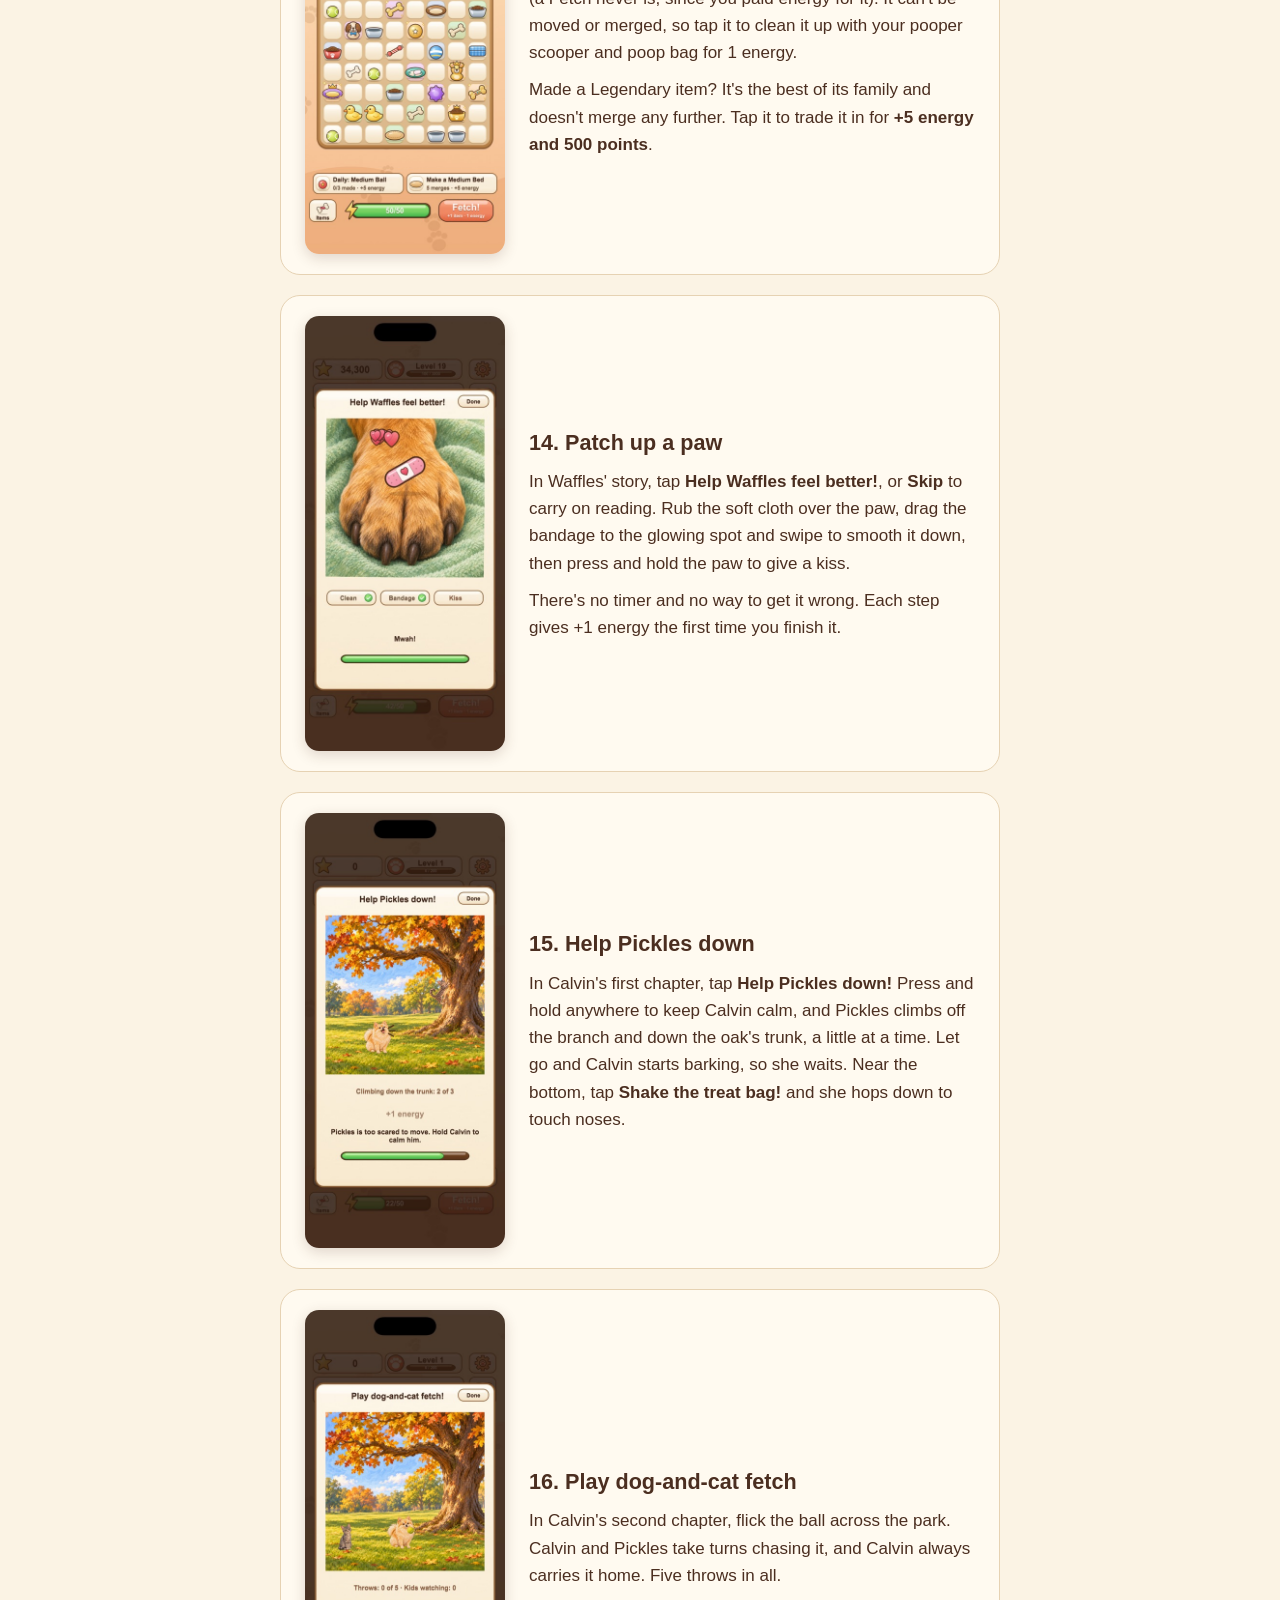
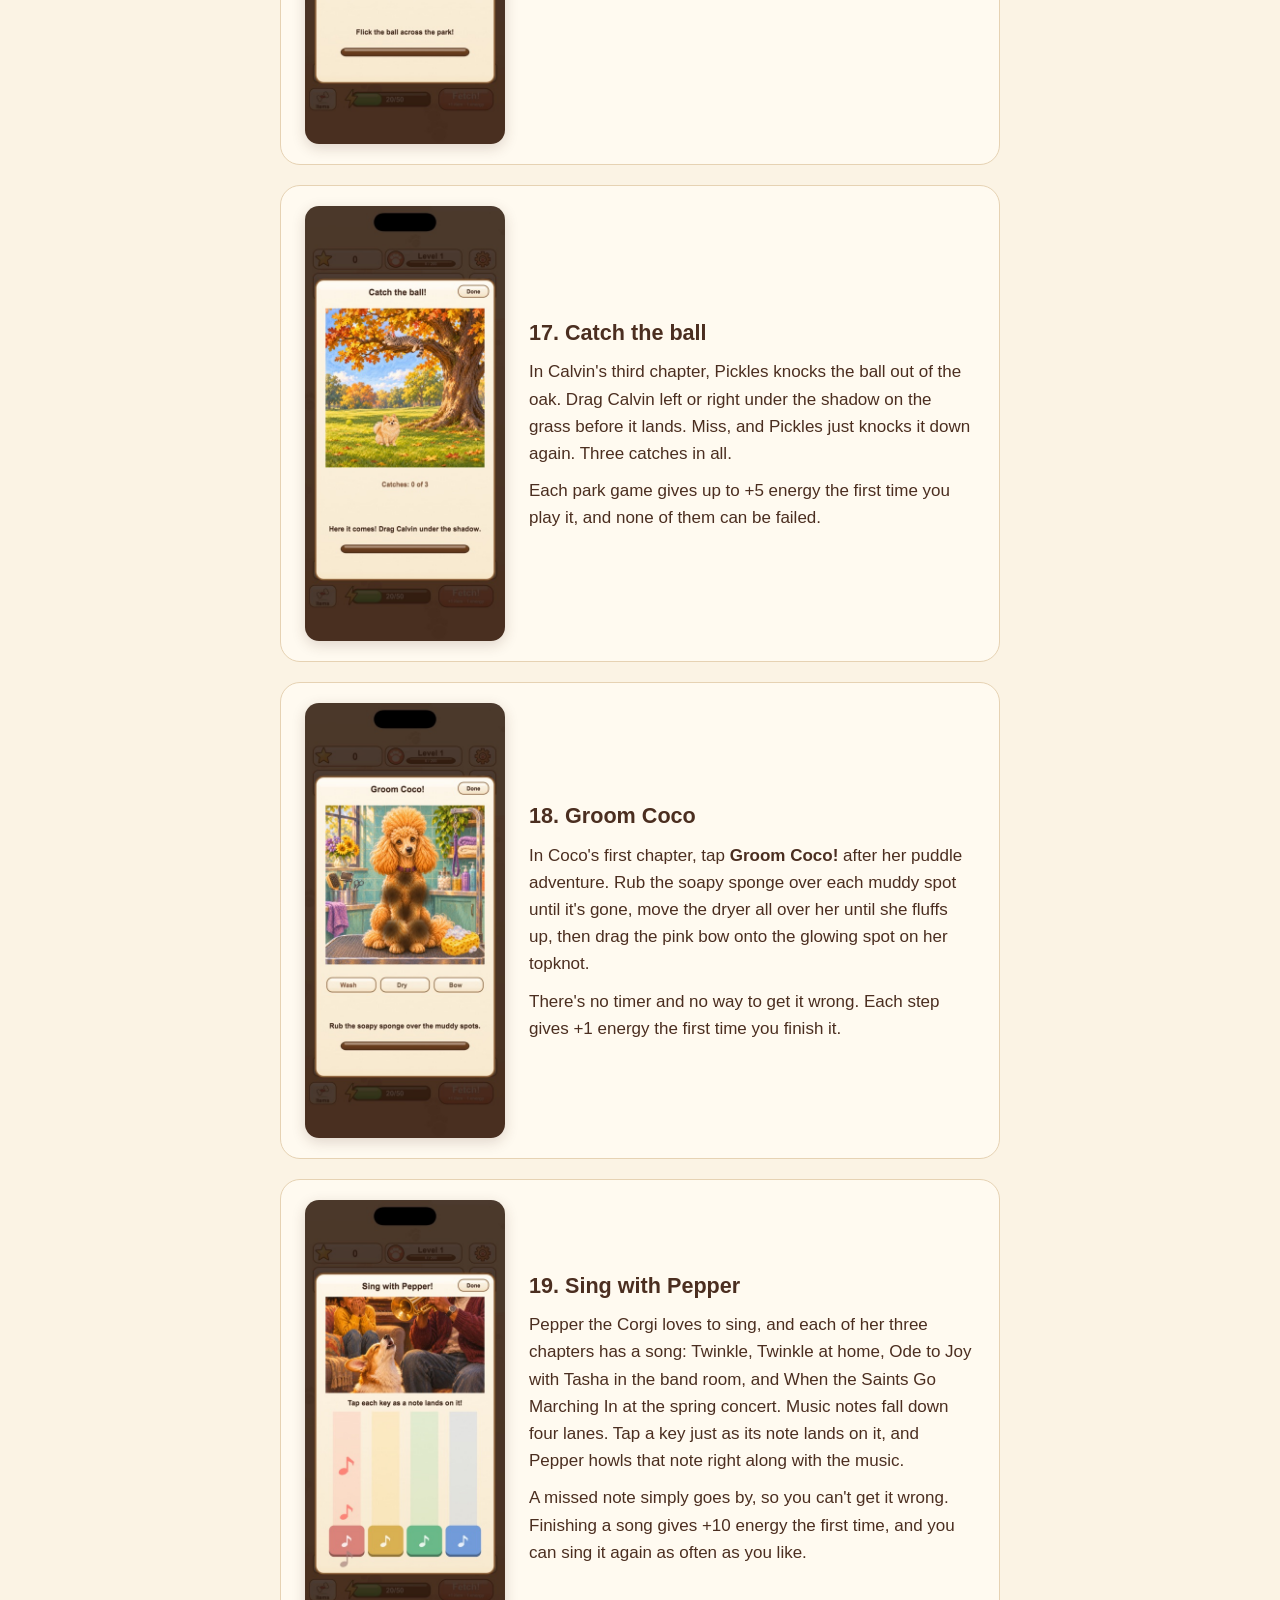
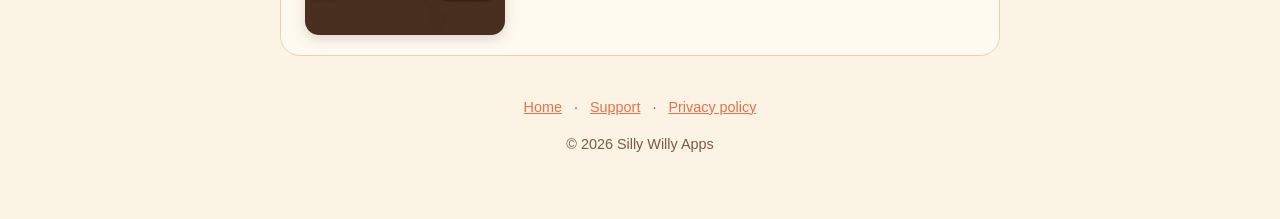
==== commit 162dc1c3: "Add Pepper's sing-along to How to Play; Fetch never brings a mess Co-Authored-By: Claude Opus 5.5 <n" ====
--- a/how-to-play/index.html
+++ b/how-to-play/index.html
@@ -4,7 +4,7 @@
   <meta charset="utf-8">
   <meta name="viewport" content="width=device-width, initial-scale=1">
   <title>How to play · Dog Stories</title>
-  <meta name="description" content="How to play Dog Stories: merging, the Items chart, energy, the Fetch power-up, levels, requests, stories, cleaning up messes and trading in Legendary items.">
+  <meta name="description" content="How to play Dog Stories: merging, the Items chart, energy, the Fetch power-up, levels, requests, stories, cleaning up messes, trading in Legendary items and singing with Pepper.">
   <link rel="icon" href="../images/favicon.png">
   <link rel="apple-touch-icon" href="../images/apple-touch-icon.png">
   <link rel="stylesheet" href="../styles.css">
@@ -115,7 +115,7 @@
       <img src="../images/howto/howto-13-mess.jpg" alt="The board with a few little piles of dog poop on grass in the top row" loading="lazy">
       <div>
         <h2>13. Scoop the poop, trade in Legendaries</h2>
-        <p>From level 2, a Fetch or a free item is sometimes a little mess instead. It can't be moved or merged, so tap it to clean it up with your pooper scooper and poop bag for 1 energy.</p>
+        <p>From level 2, a free item is sometimes a little mess instead (a Fetch never is, since you paid energy for it). It can't be moved or merged, so tap it to clean it up with your pooper scooper and poop bag for 1 energy.</p>
         <p>Made a Legendary item? It's the best of its family and doesn't merge any further. Tap it to trade it in for <strong>+5 energy and 500 points</strong>.</p>
       </div>
     </section>
@@ -163,6 +163,15 @@
       </div>
     </section>
 
+    <section class="step">
+      <img src="../images/howto/howto-19-sing.jpg" alt="Pepper's sing-along: Pepper howling at the top, music notes falling down four lanes onto four coloured keys" loading="lazy">
+      <div>
+        <h2>19. Sing with Pepper</h2>
+        <p>Pepper the Corgi loves to sing, and each of her three chapters has a song: Twinkle, Twinkle at home, Ode to Joy with Tasha in the band room, and When the Saints Go Marching In at the spring concert. Music notes fall down four lanes. Tap a key just as its note lands on it, and Pepper howls that note right along with the music.</p>
+        <p>A missed note simply goes by, so you can't get it wrong. Finishing a song gives +10 energy the first time, and you can sing it again as often as you like.</p>
+      </div>
+    </section>
+
     <footer>
       <a href="../">Home</a> · <a href="../support/">Support</a> · <a href="../privacy/">Privacy policy</a>
       <p>© 2026 Silly Willy Apps</p>
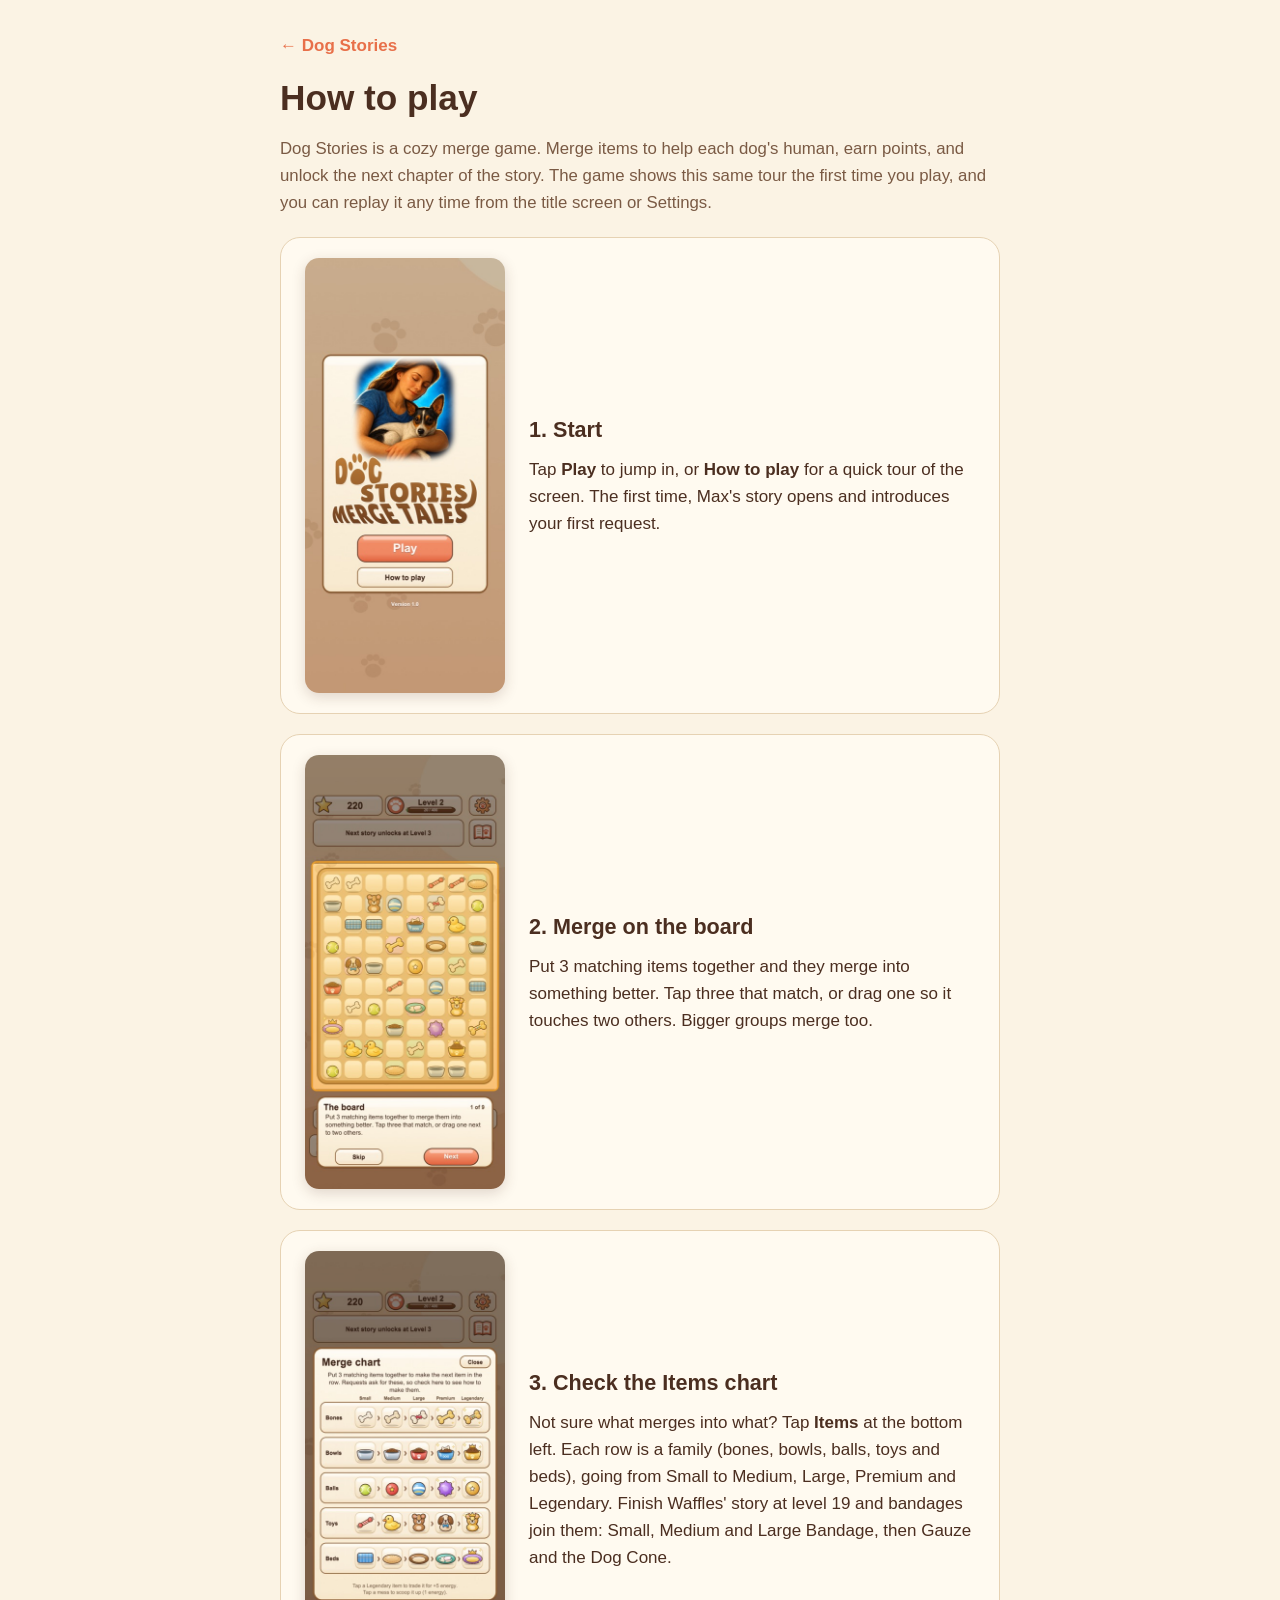
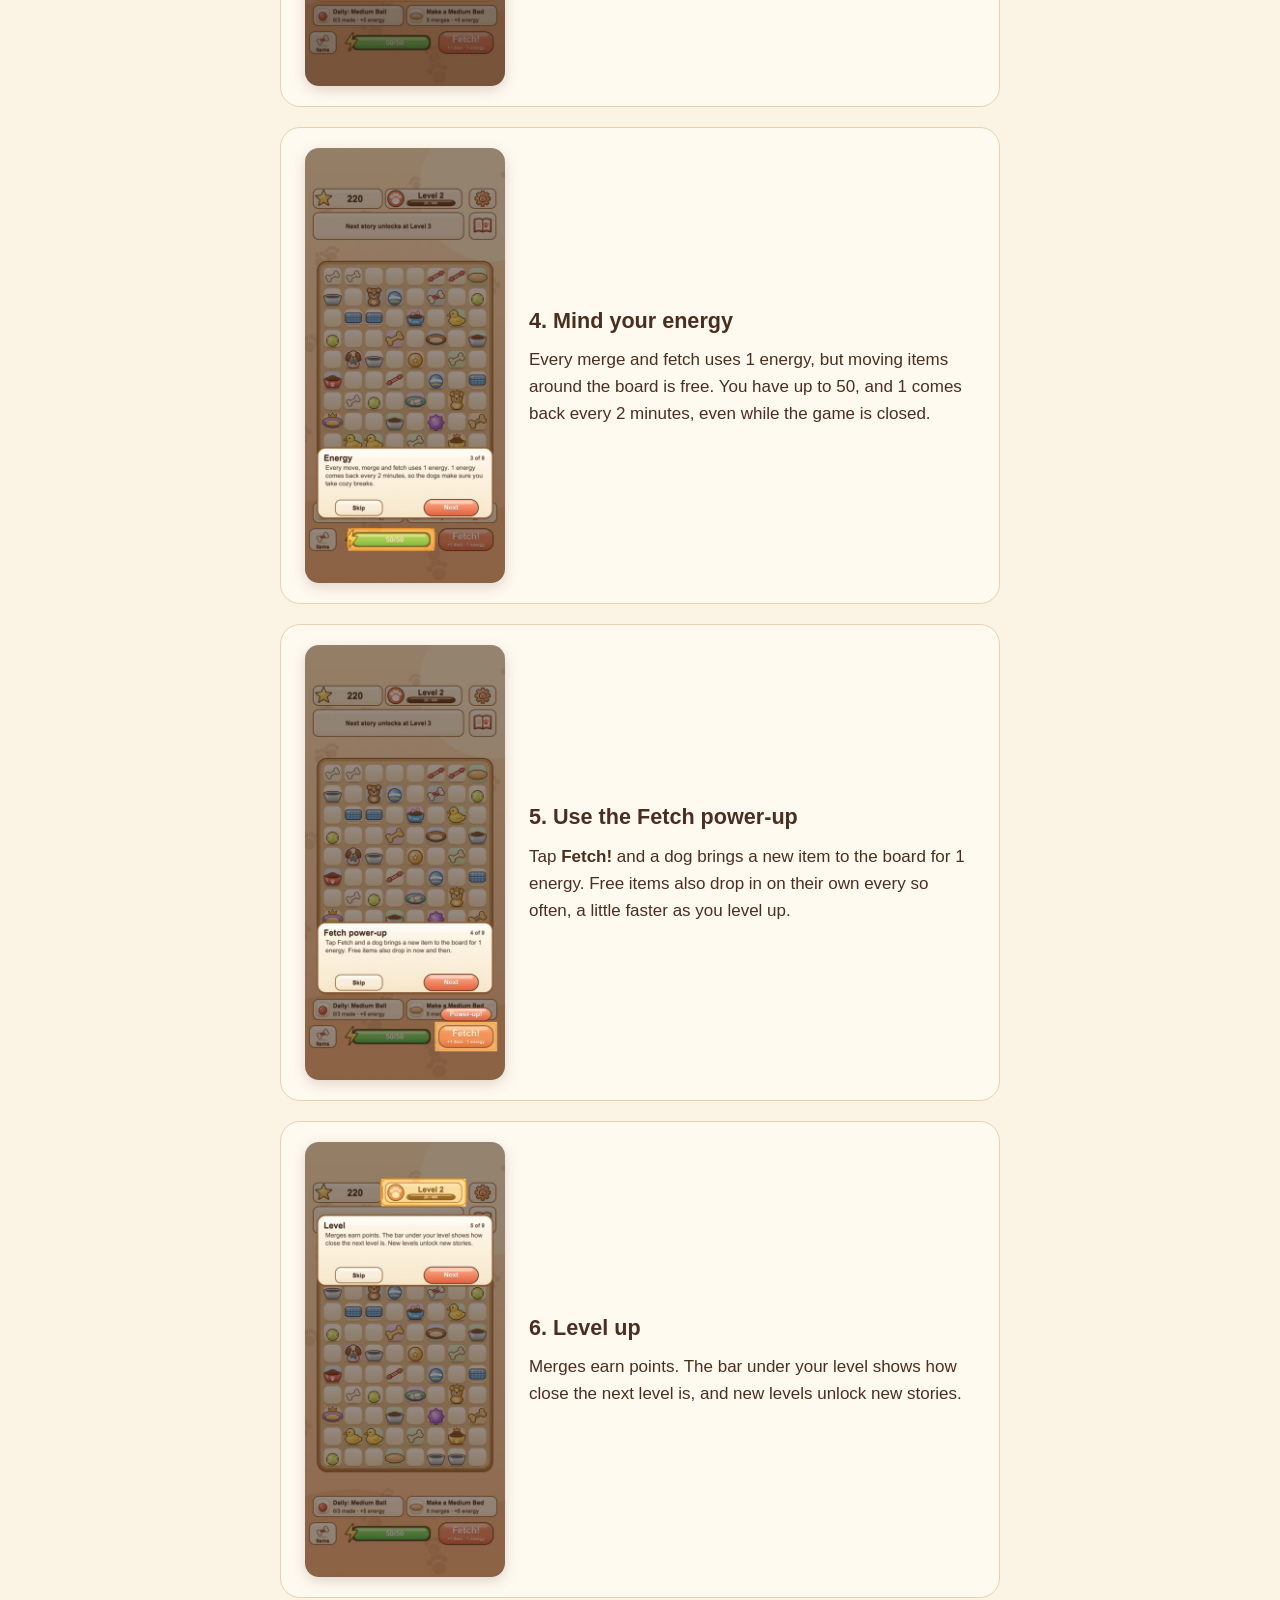
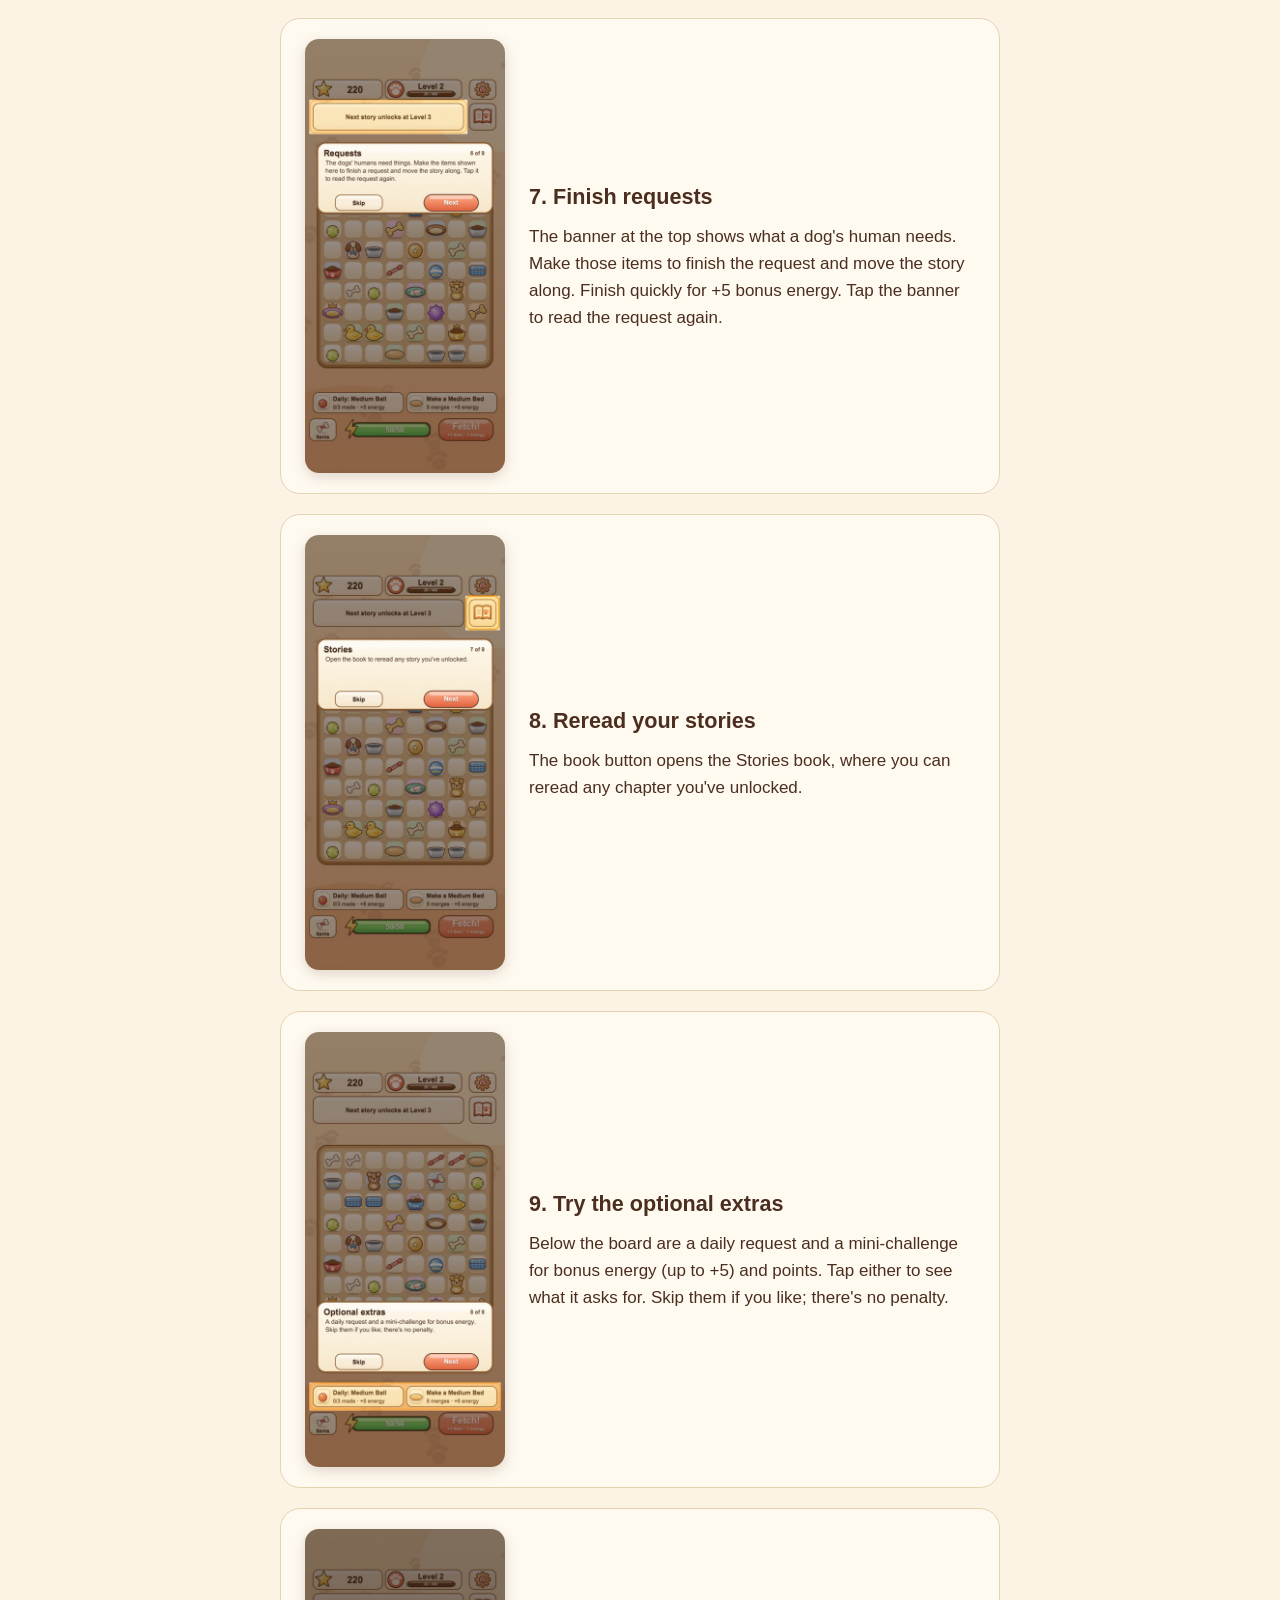
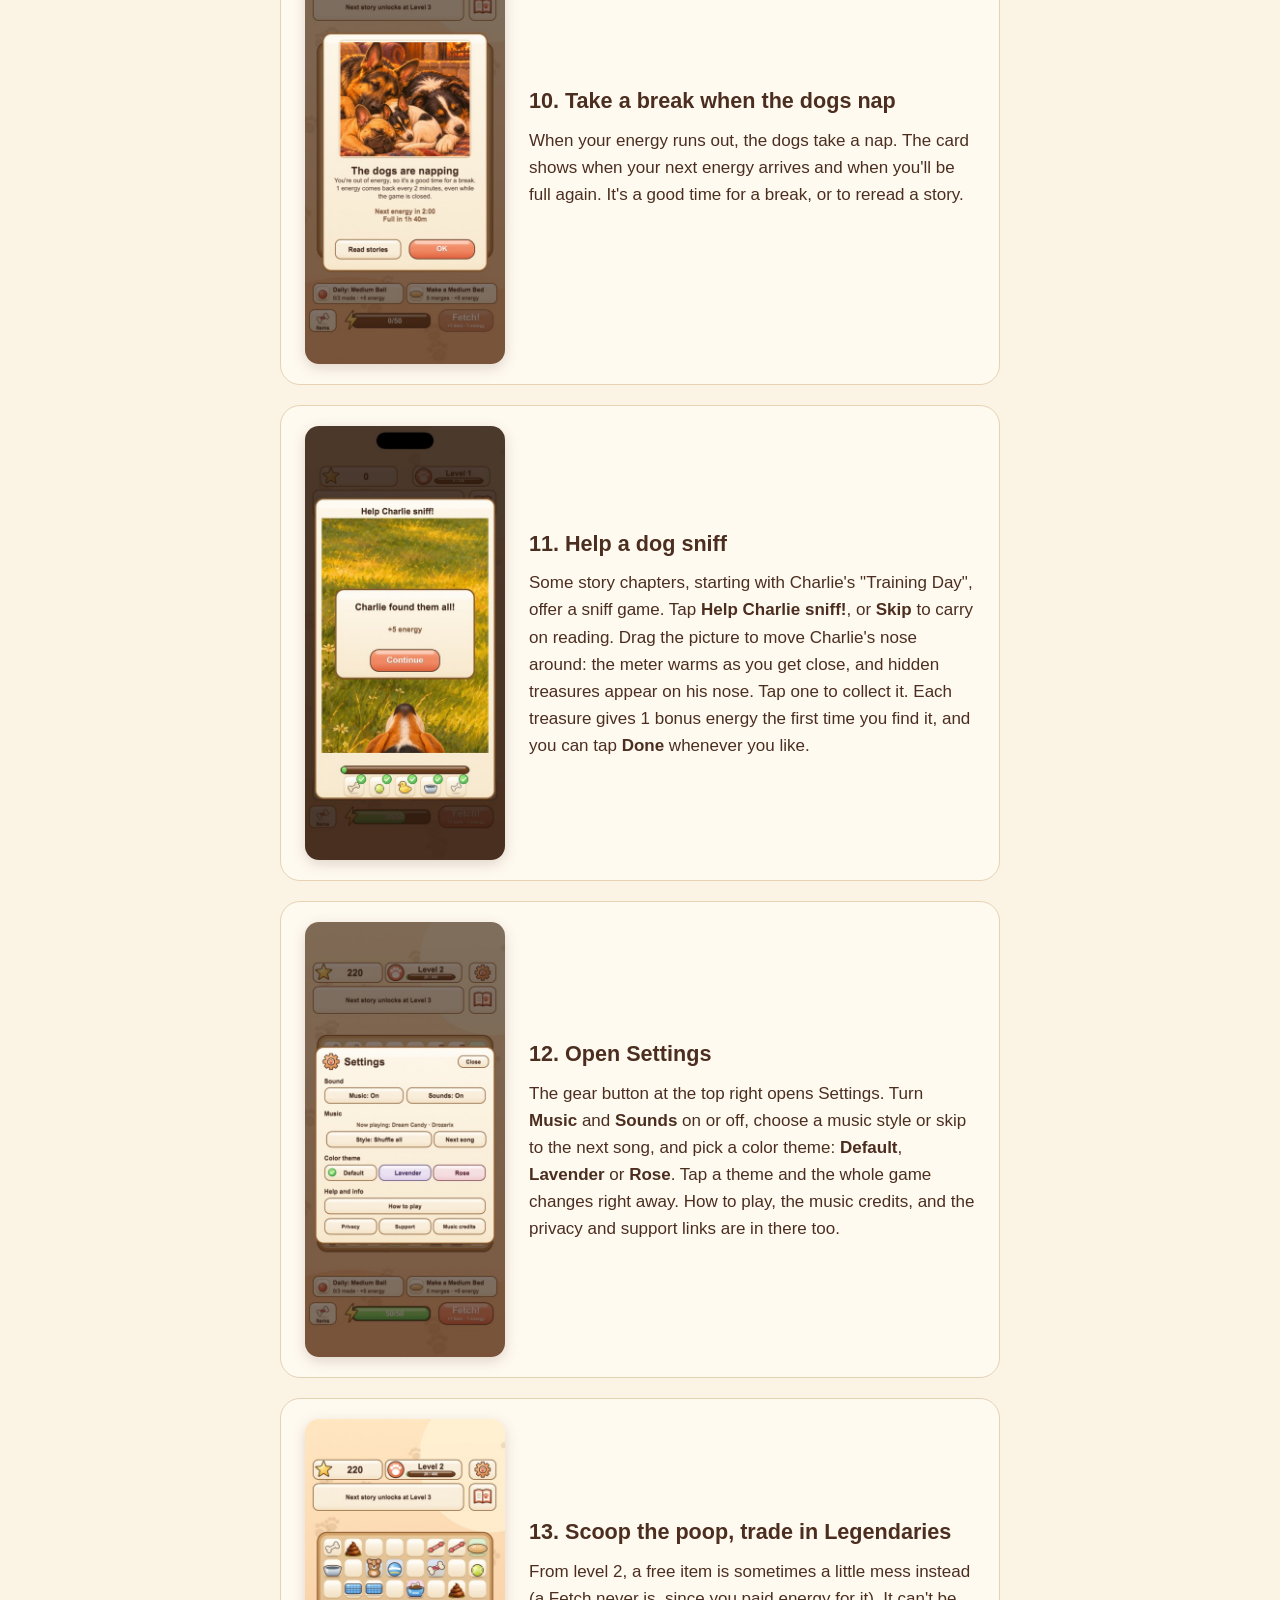
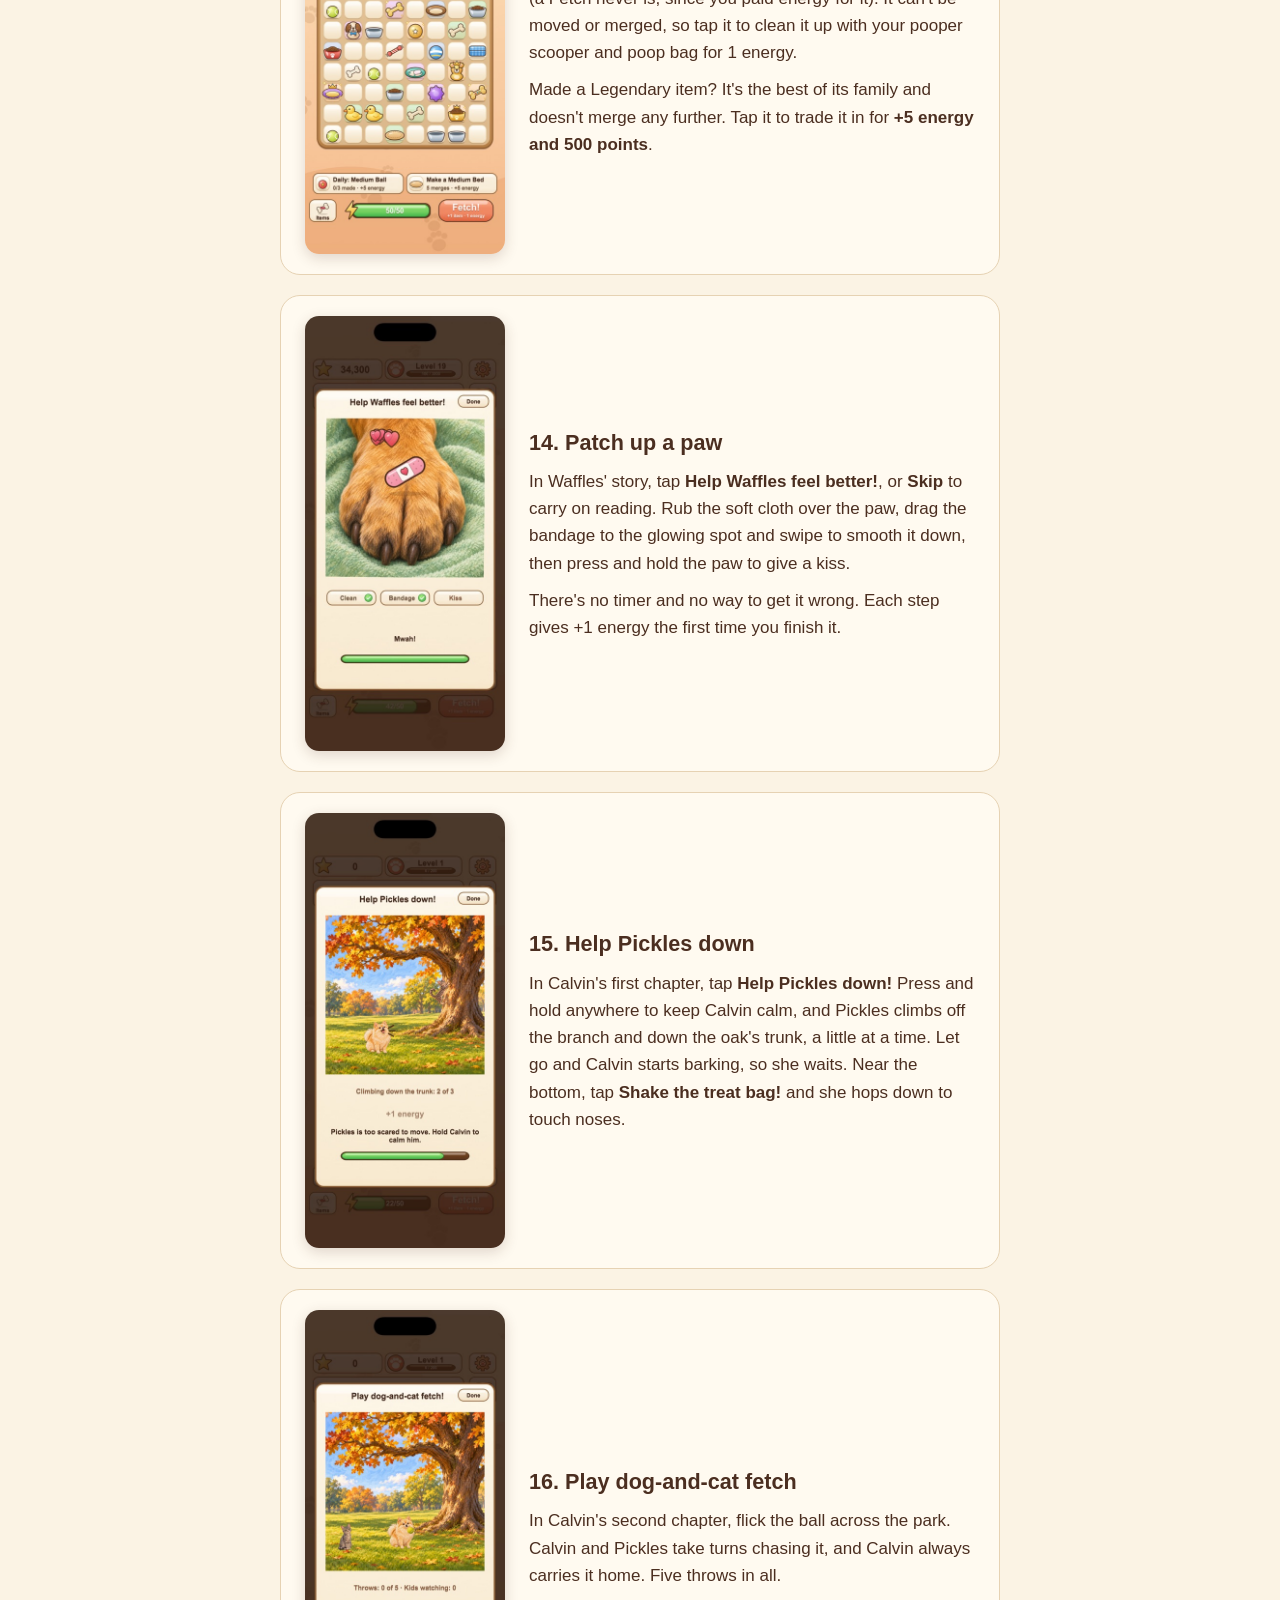
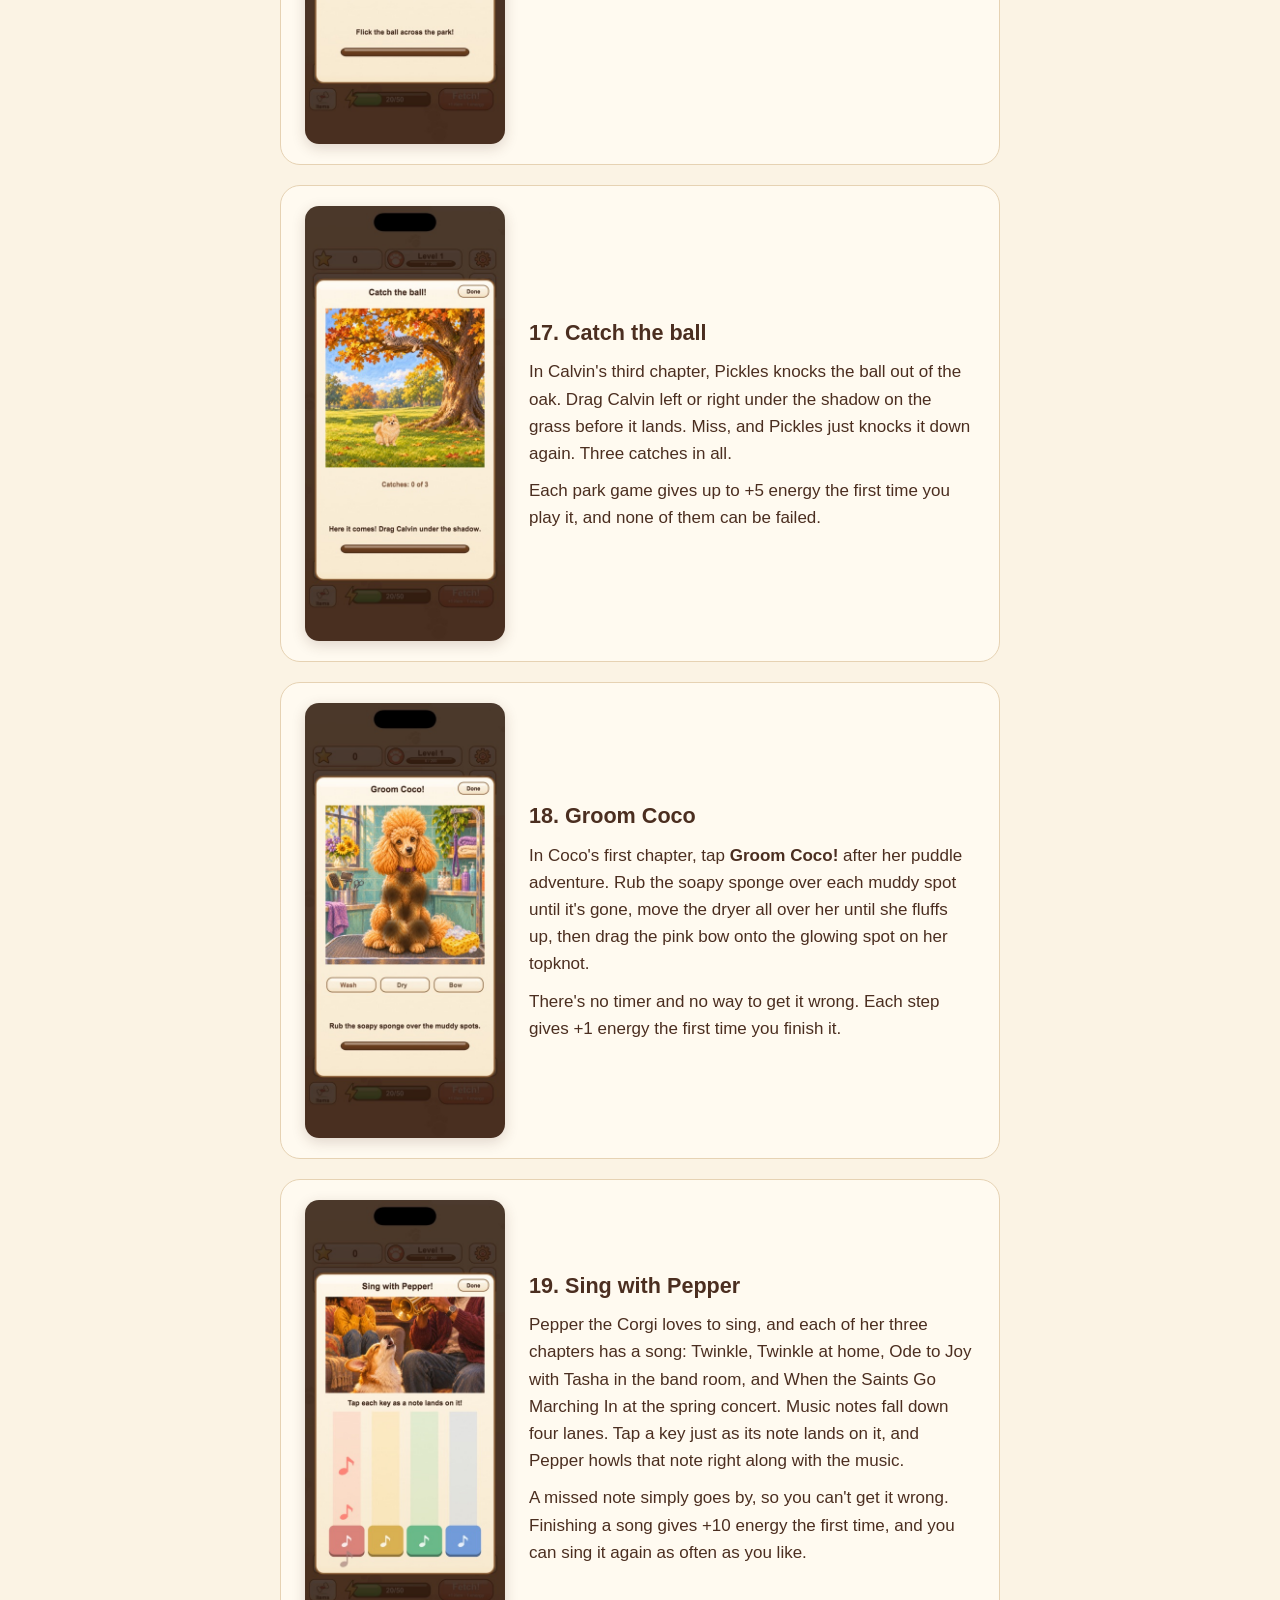
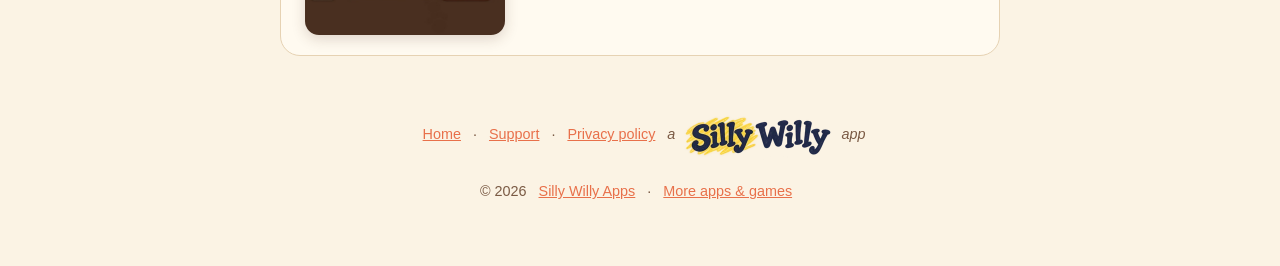
==== commit 6bc4a1d0: "Footer: 'a Silly Willy app' wordmark and links to sillywillyapps.com Co-Authored-By: Claude Opus 5.5" ====
--- a/how-to-play/index.html
+++ b/how-to-play/index.html
@@ -174,7 +174,8 @@
 
     <footer>
       <a href="../">Home</a> · <a href="../support/">Support</a> · <a href="../privacy/">Privacy policy</a>
-      <p>© 2026 Silly Willy Apps</p>
+      <a class="sw-stamp" href="https://sillywillyapps.com/" aria-label="Dog Stories is a Silly Willy app. Visit sillywillyapps.com"><span>a</span><img src="../images/silly-willy-wordmark.webp" alt="Silly Willy" width="150" height="50"><span>app</span></a>
+      <p>© 2026 <a href="https://sillywillyapps.com/">Silly Willy Apps</a> · <a href="https://sillywillyapps.com/apps/">More apps &amp; games</a></p>
     </footer>
   </div>
 </body>
--- a/styles.css
+++ b/styles.css
@@ -118,3 +118,12 @@
   section.callout { grid-template-columns: 1fr; gap: 14px; padding: 18px; }
   section.callout img { max-width: 260px; margin: 0 auto; }
 }
+
+/* "a Silly Willy app" stamp, linking to sillywillyapps.com */
+footer .sw-stamp {
+  display: inline-flex; align-items: center; gap: 8px;
+  margin: 14px 0 6px; text-decoration: none; color: var(--brown-soft);
+  font-style: italic;
+}
+footer .sw-stamp img { display: block; transition: transform .15s; }
+footer .sw-stamp:hover img { transform: rotate(-2deg) scale(1.05); }
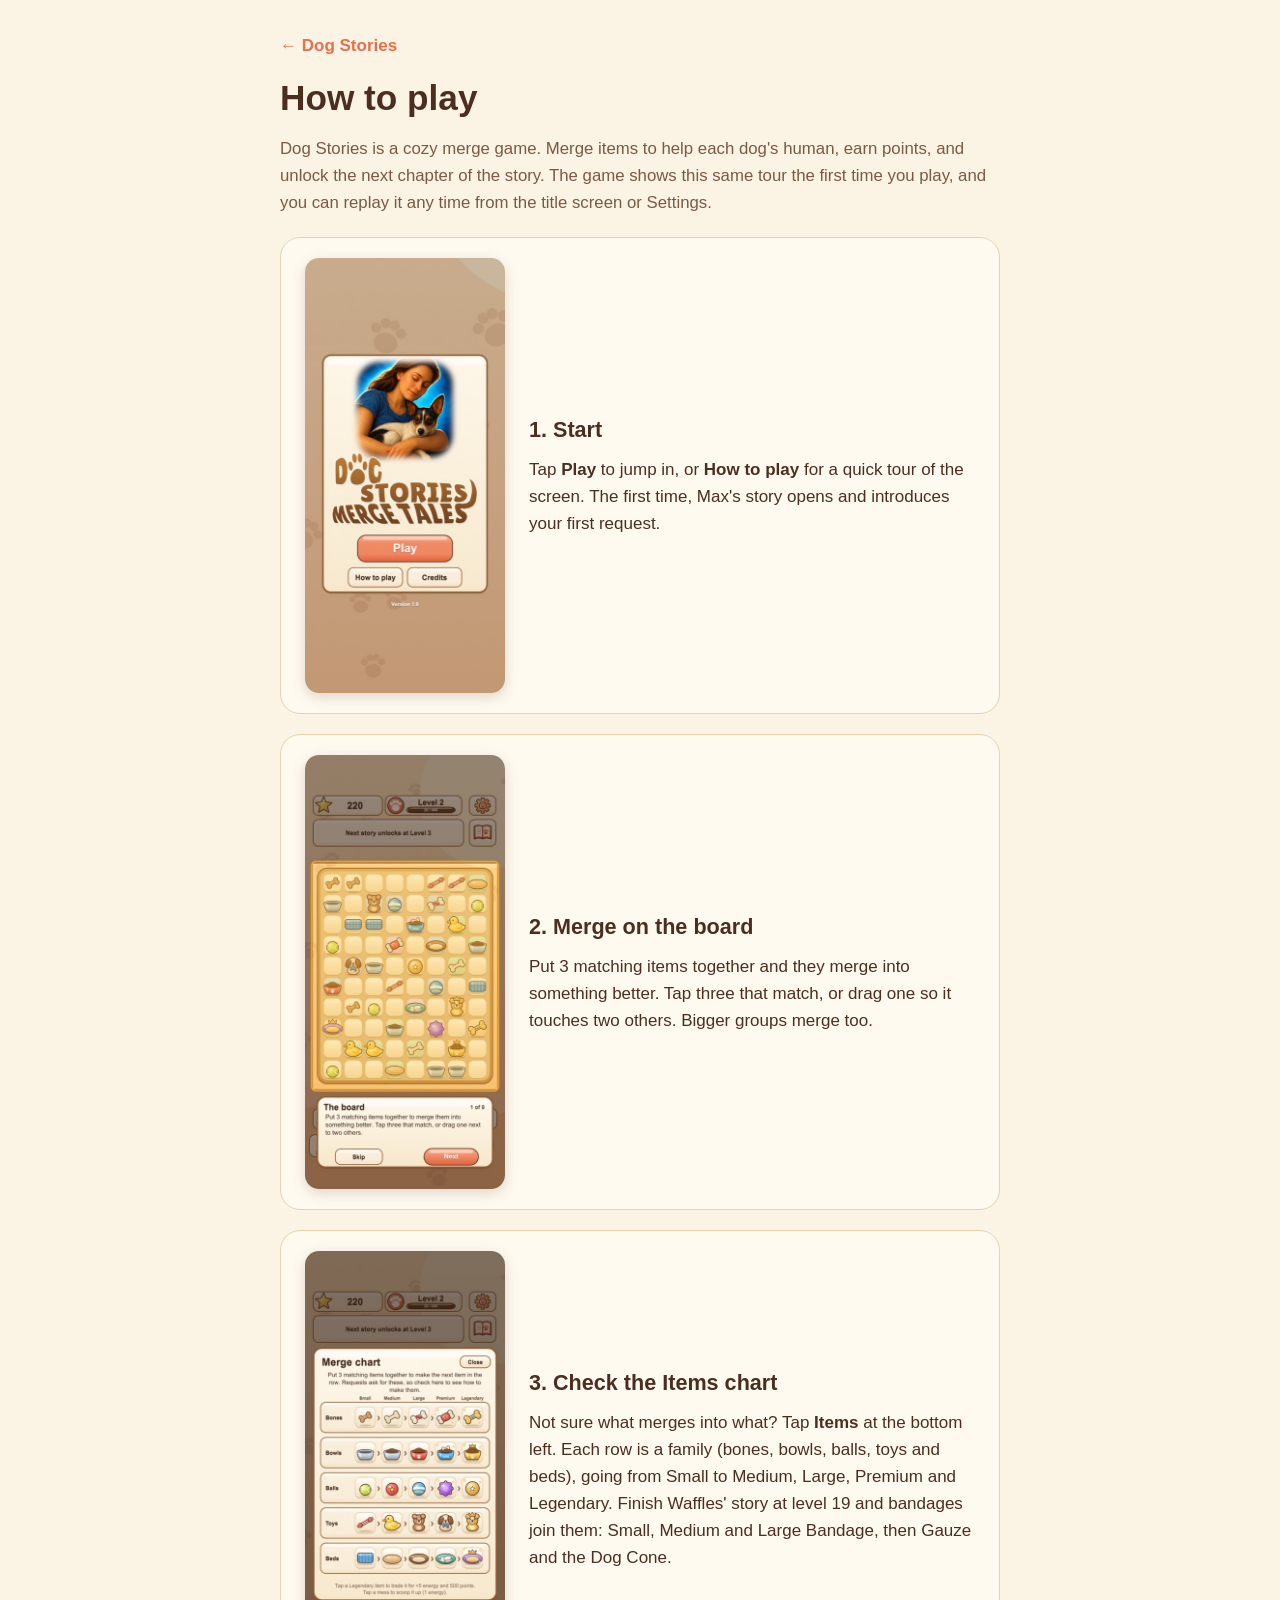
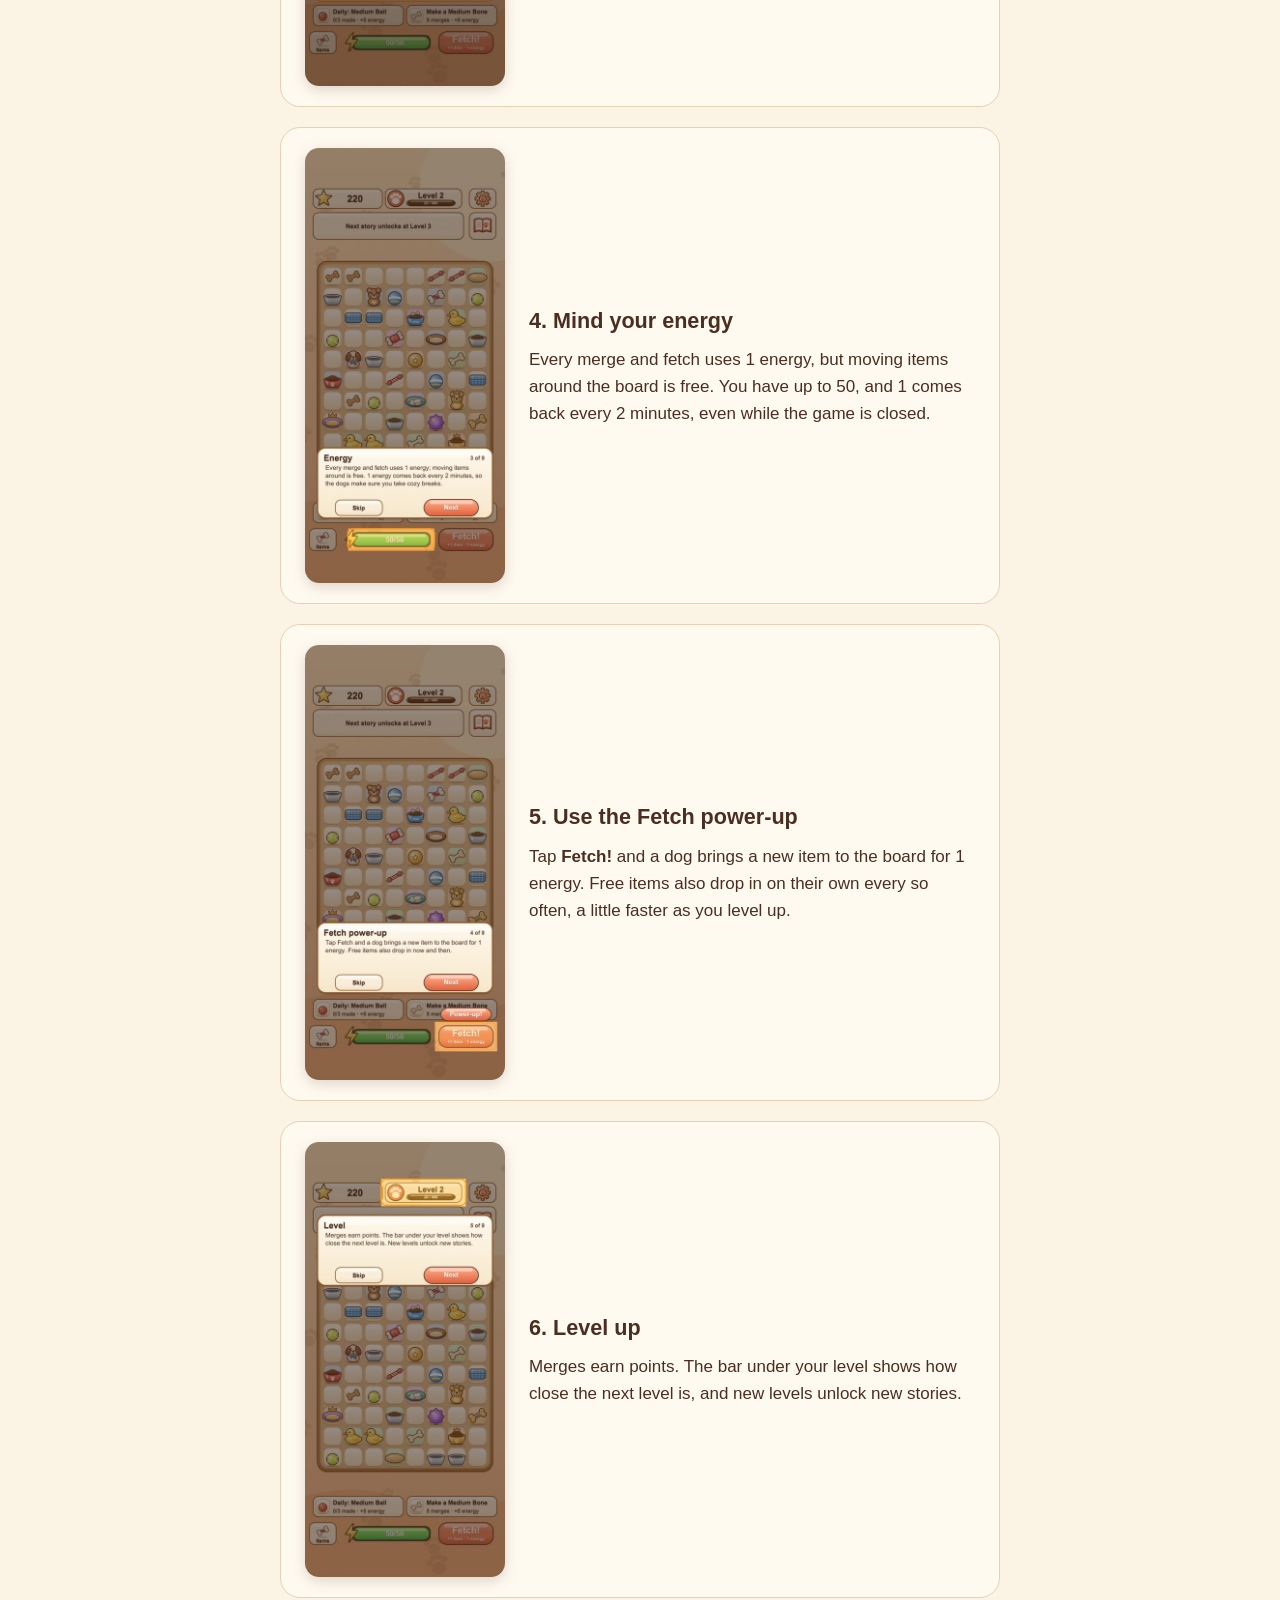
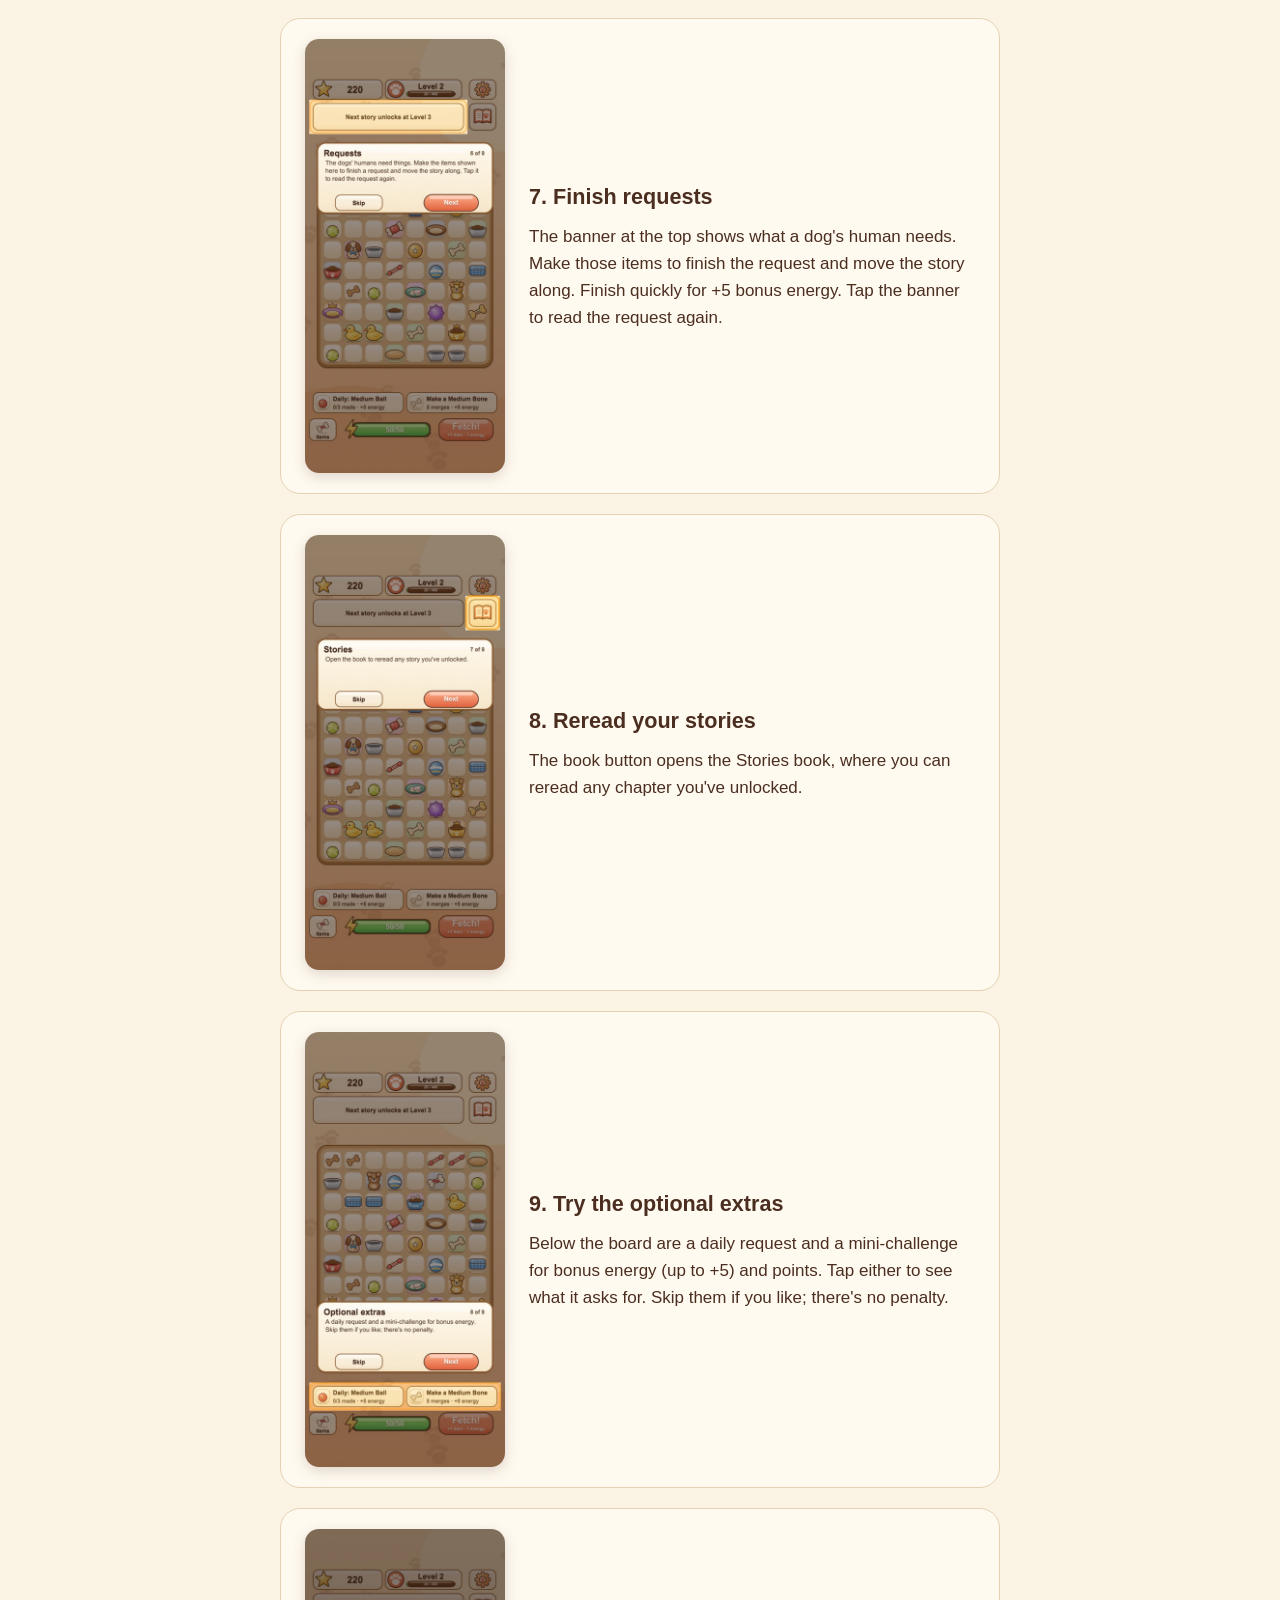
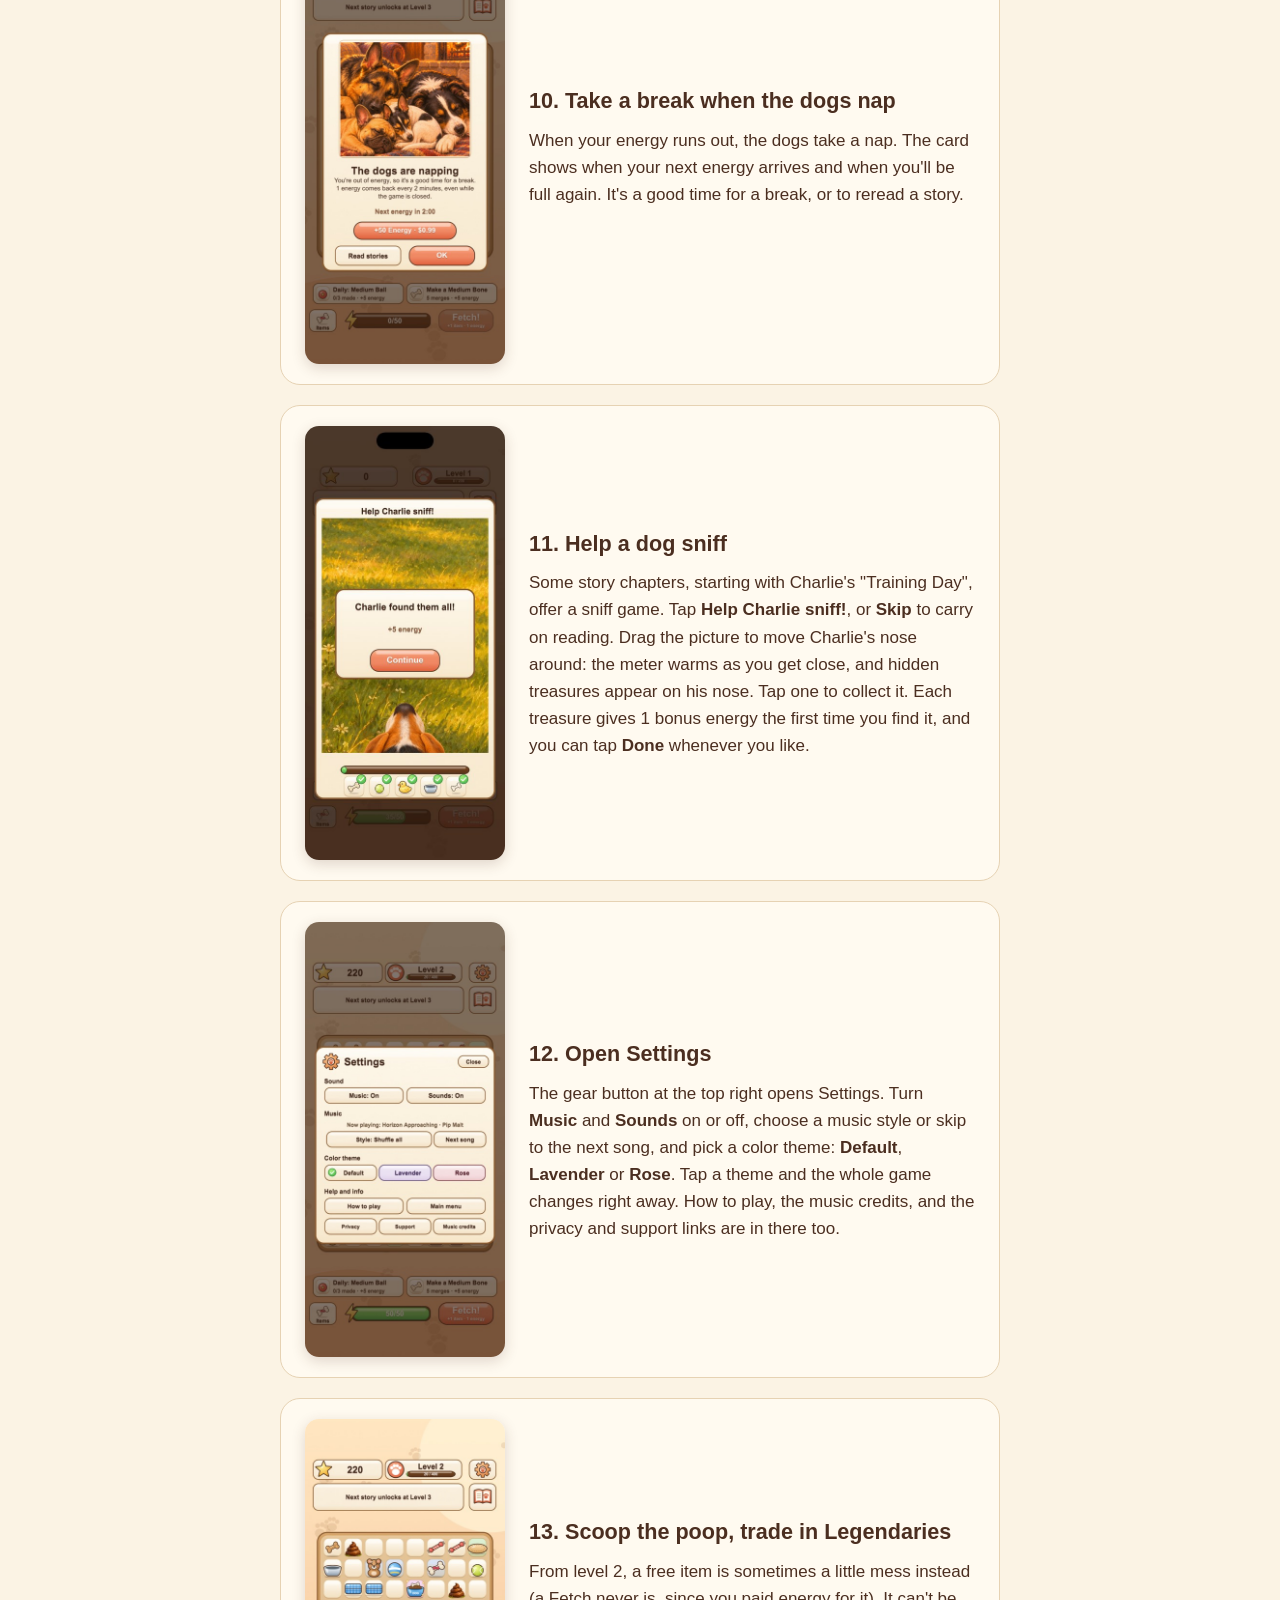
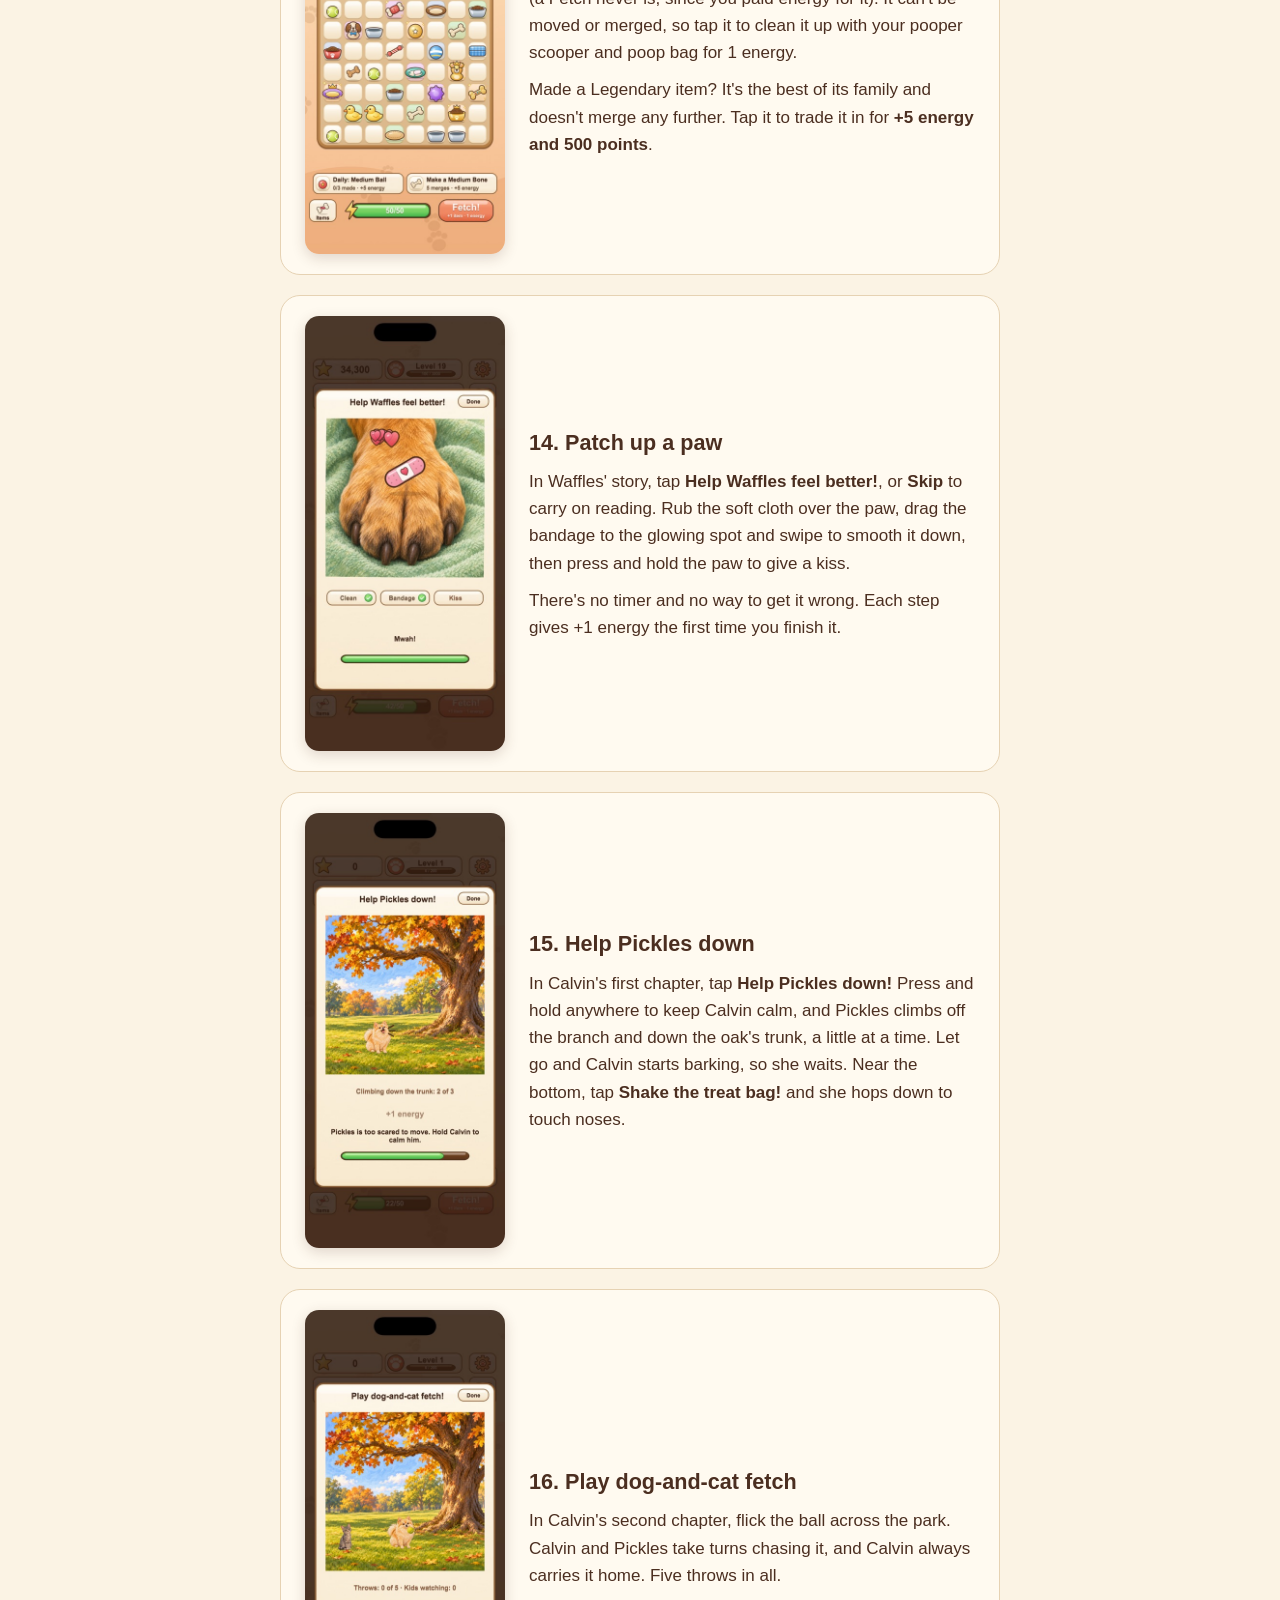
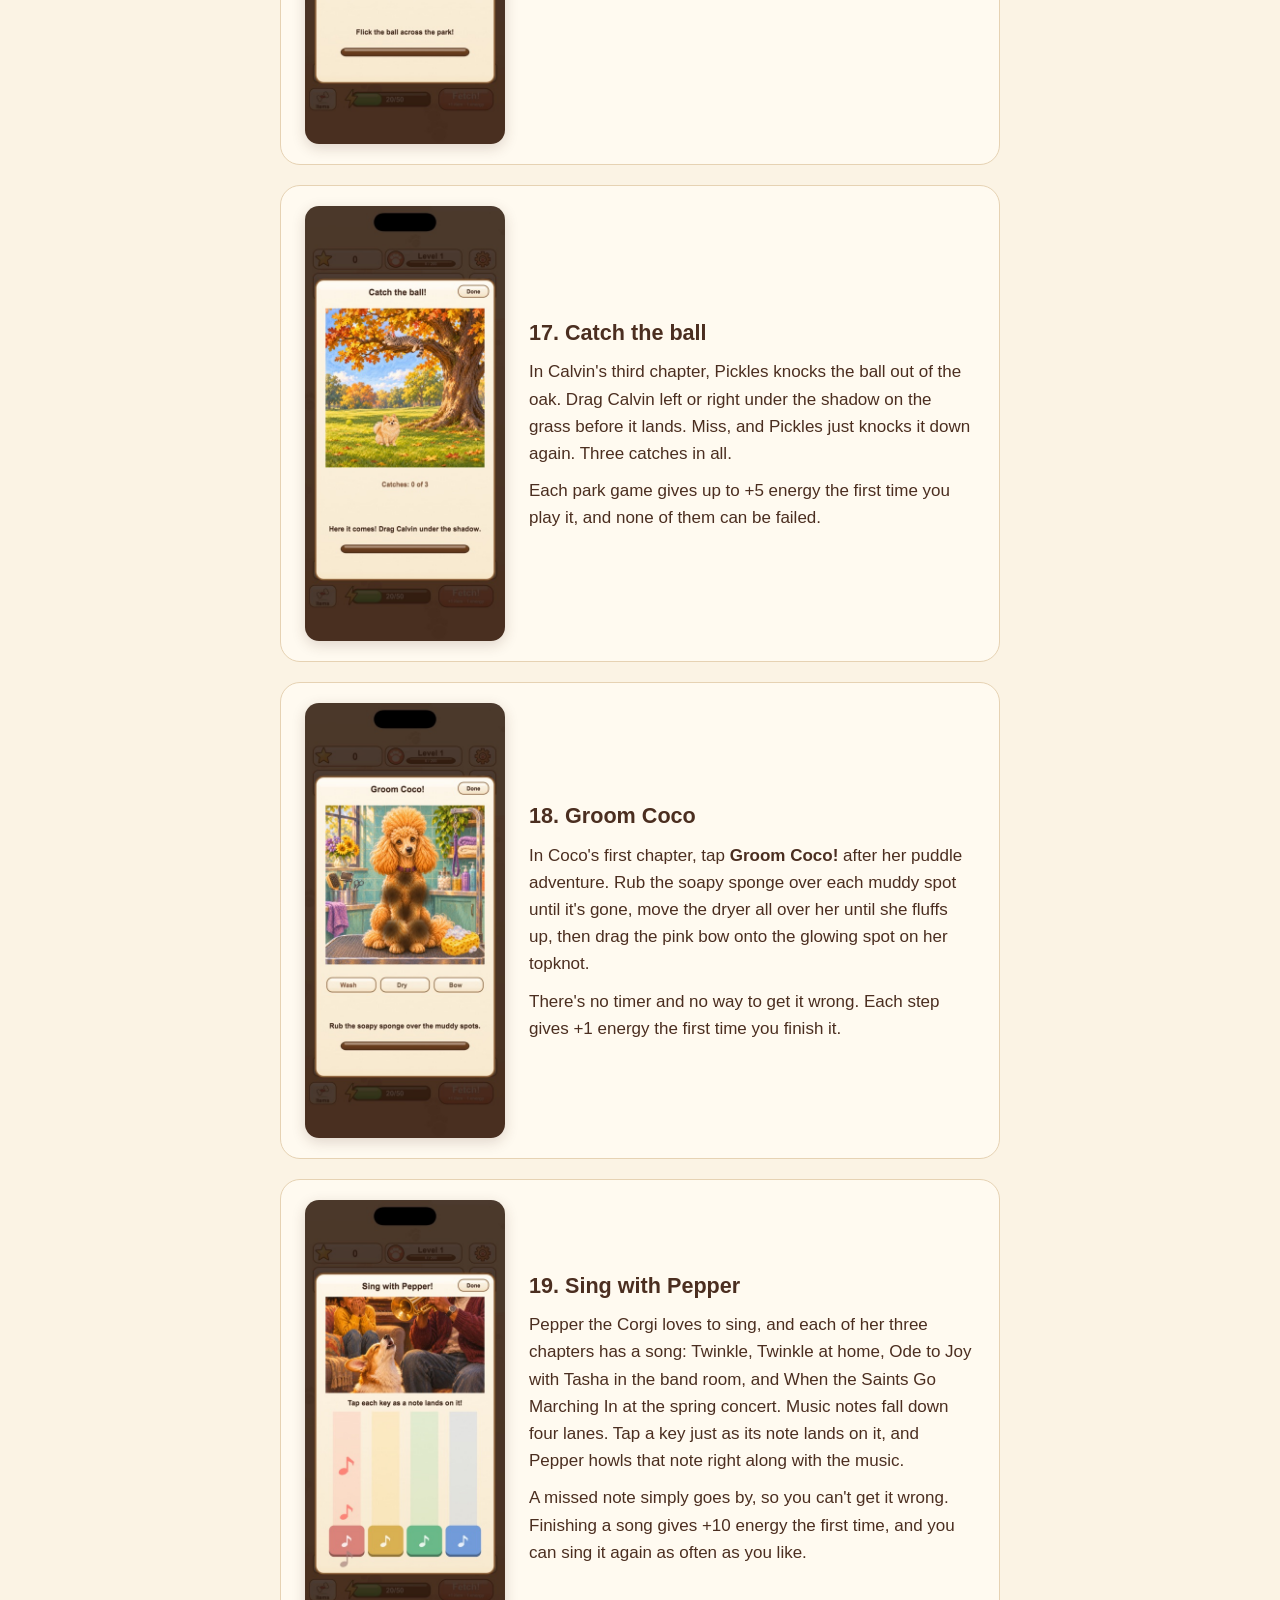
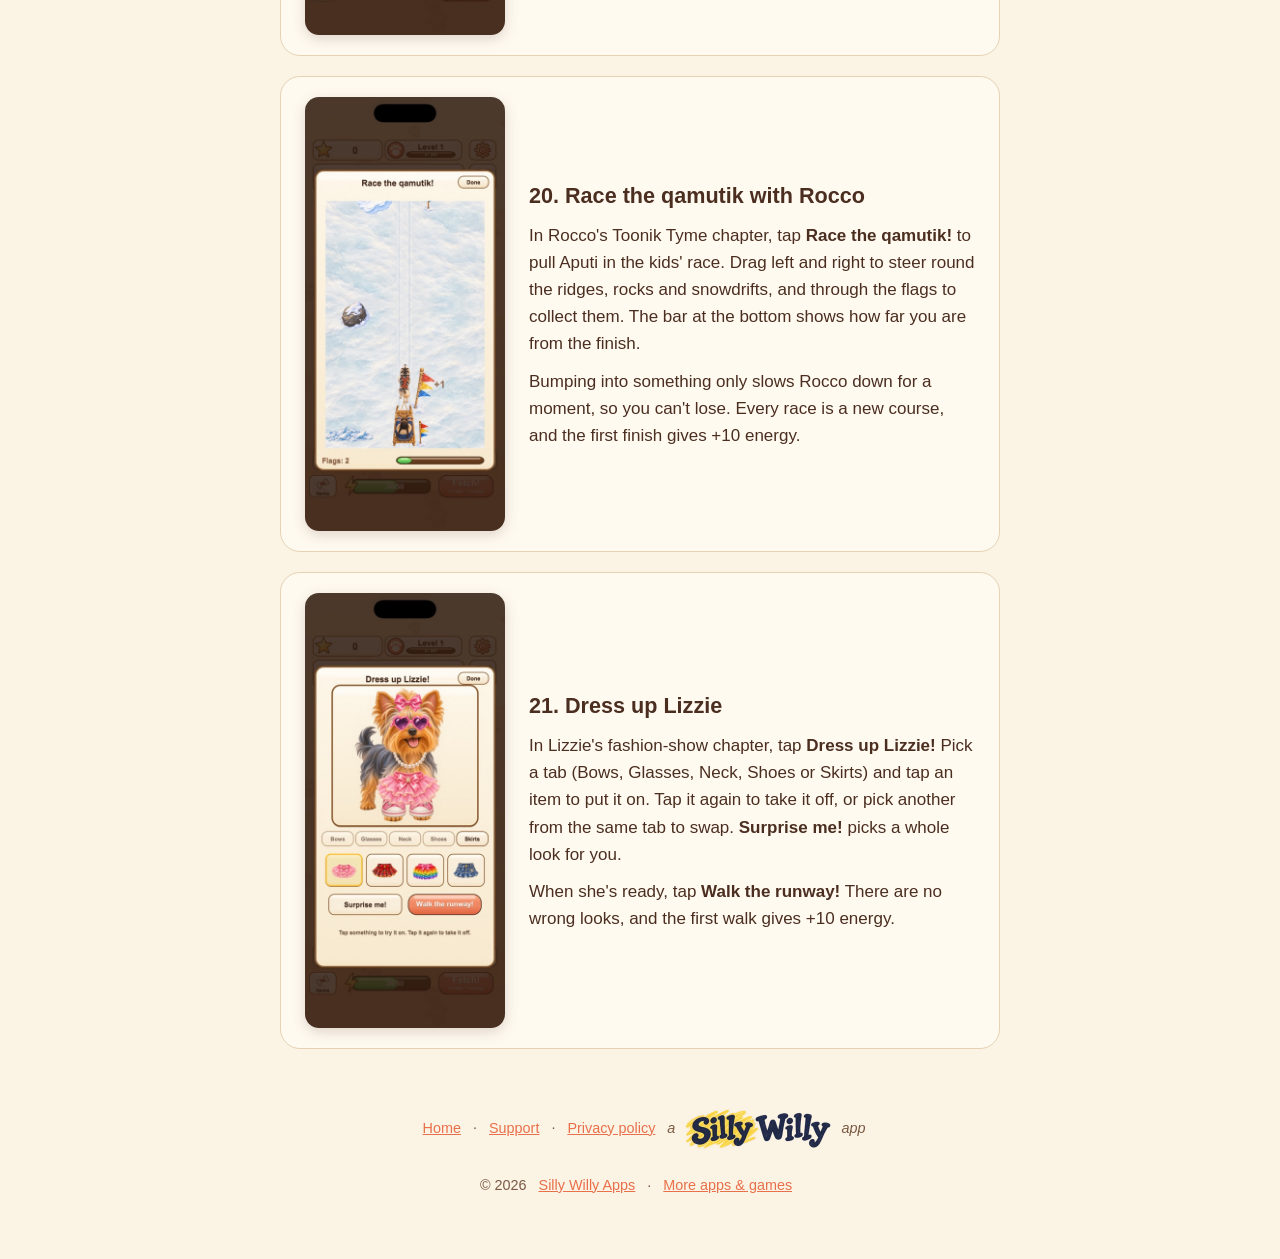
==== commit fc5f9ced: "Introduce Rocco's sled race and Lizzie's dress-up game Home page sections and How to play steps 20 a" ====
--- a/how-to-play/index.html
+++ b/how-to-play/index.html
@@ -4,7 +4,7 @@
   <meta charset="utf-8">
   <meta name="viewport" content="width=device-width, initial-scale=1">
   <title>How to play · Dog Stories</title>
-  <meta name="description" content="How to play Dog Stories: merging, the Items chart, energy, the Fetch power-up, levels, requests, stories, cleaning up messes, trading in Legendary items and singing with Pepper.">
+  <meta name="description" content="How to play Dog Stories: merging, the Items chart, energy, the Fetch power-up, levels, requests, stories, cleaning up messes, trading in Legendary items, singing with Pepper, racing with Rocco and dressing up Lizzie.">
   <link rel="icon" href="../images/favicon.png">
   <link rel="apple-touch-icon" href="../images/apple-touch-icon.png">
   <link rel="stylesheet" href="../styles.css">
@@ -172,6 +172,24 @@
       </div>
     </section>
 
+    <section class="step">
+      <img src="../images/10-sled.jpg" alt="The sled race: Rocco pulling Aputi on the qamutik across the snow, a flag popping with +1 beside them" loading="lazy">
+      <div>
+        <h2>20. Race the qamutik with Rocco</h2>
+        <p>In Rocco's Toonik Tyme chapter, tap <strong>Race the qamutik!</strong> to pull Aputi in the kids' race. Drag left and right to steer round the ridges, rocks and snowdrifts, and through the flags to collect them. The bar at the bottom shows how far you are from the finish.</p>
+        <p>Bumping into something only slows Rocco down for a moment, so you can't lose. Every race is a new course, and the first finish gives +10 energy.</p>
+      </div>
+    </section>
+
+    <section class="step">
+      <img src="../images/11-dress.jpg" alt="The dress-up game: Lizzie in a pink bow, heart sunglasses, pearls, a pink tutu and pink sneakers, with the five tabs below" loading="lazy">
+      <div>
+        <h2>21. Dress up Lizzie</h2>
+        <p>In Lizzie's fashion-show chapter, tap <strong>Dress up Lizzie!</strong> Pick a tab (Bows, Glasses, Neck, Shoes or Skirts) and tap an item to put it on. Tap it again to take it off, or pick another from the same tab to swap. <strong>Surprise me!</strong> picks a whole look for you.</p>
+        <p>When she's ready, tap <strong>Walk the runway!</strong> There are no wrong looks, and the first walk gives +10 energy.</p>
+      </div>
+    </section>
+
     <footer>
       <a href="../">Home</a> · <a href="../support/">Support</a> · <a href="../privacy/">Privacy policy</a>
       <a class="sw-stamp" href="https://sillywillyapps.com/" aria-label="Dog Stories is a Silly Willy app. Visit sillywillyapps.com"><span>a</span><img src="../images/silly-willy-wordmark.webp" alt="Silly Willy" width="150" height="50"><span>app</span></a>
